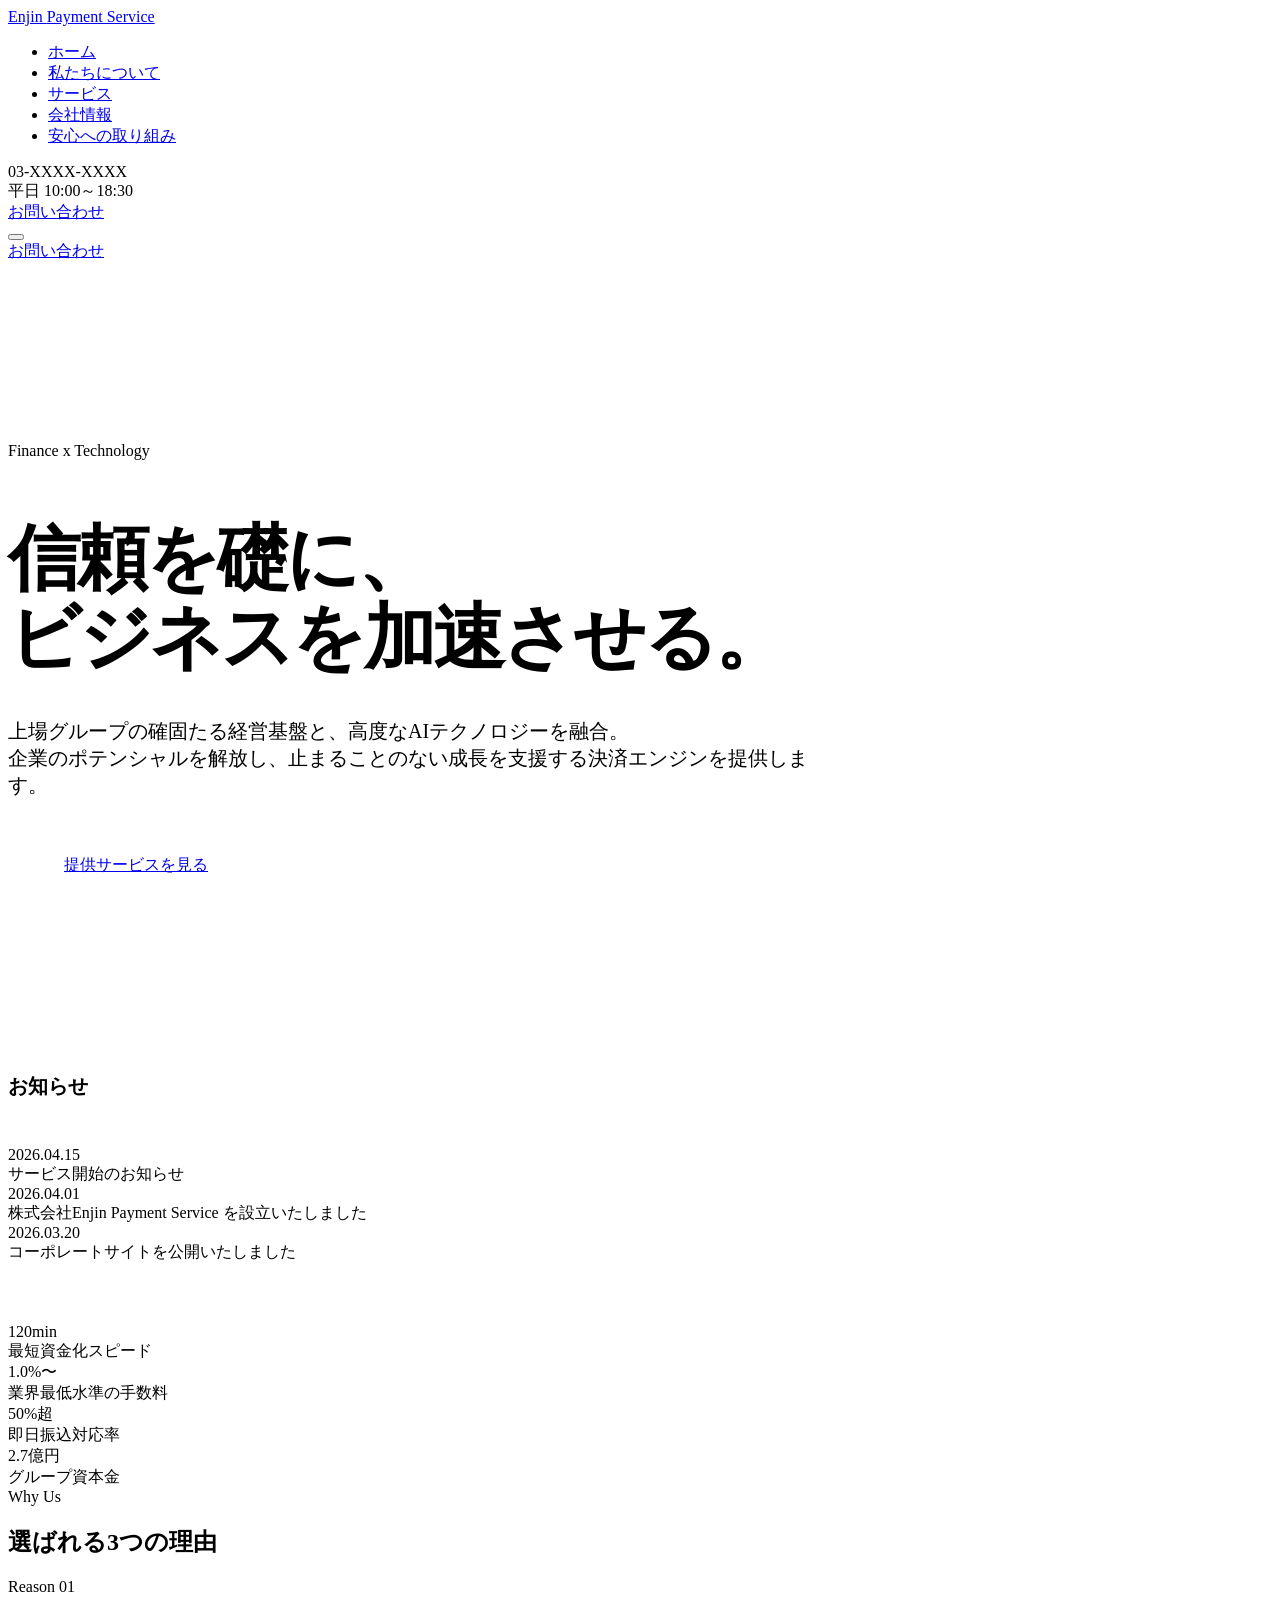
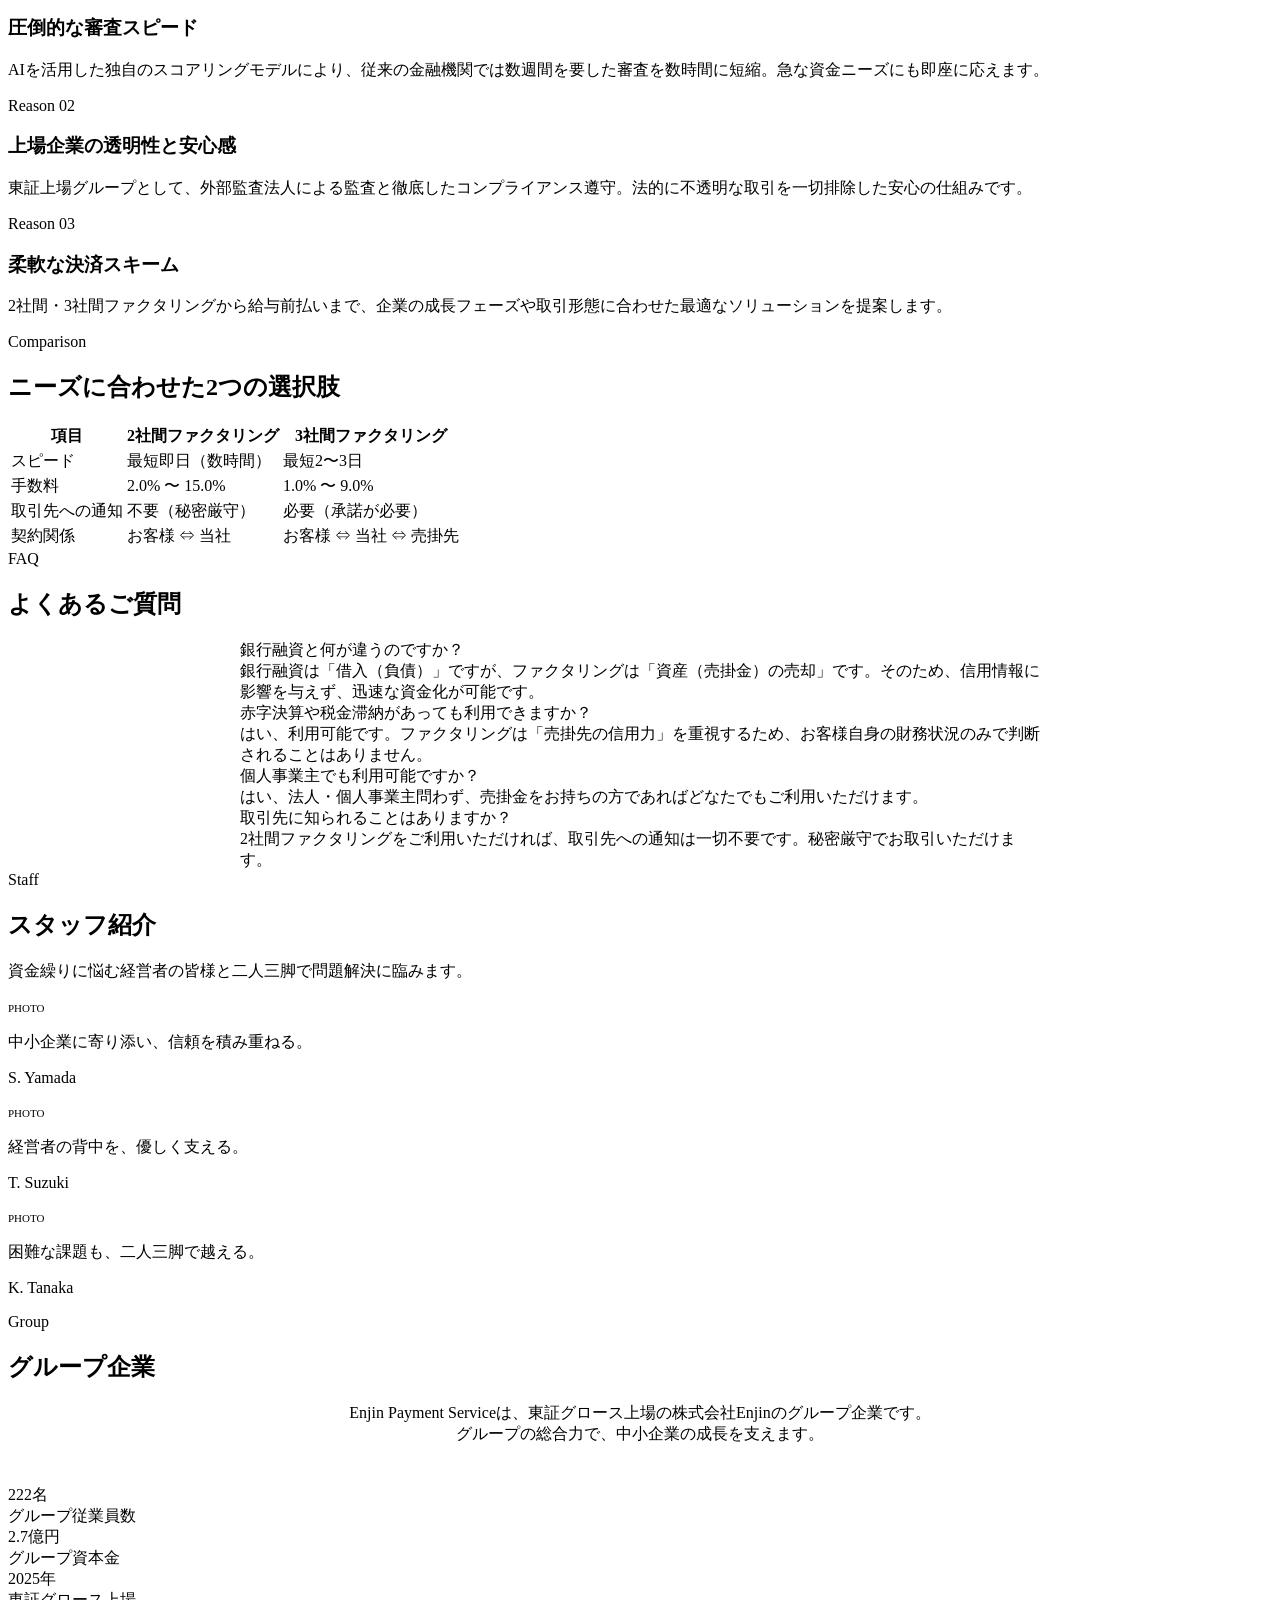
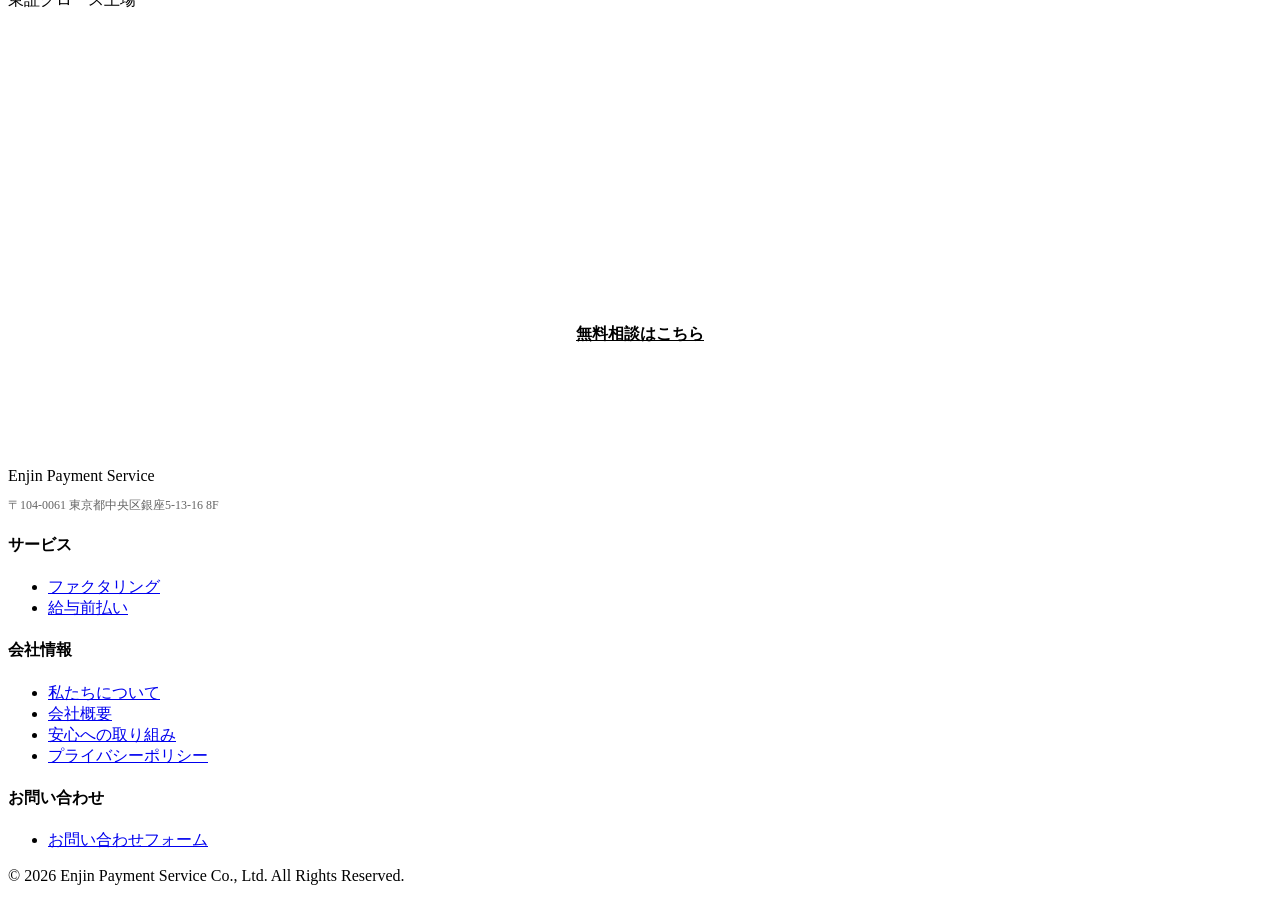
==== index.html @ 00fc1e5e "Initial commit: EPS corporate site (7 pages + CSS)" ====
<!DOCTYPE html>
<html lang="ja">
<head>
    <meta charset="UTF-8">
    <meta name="viewport" content="width=device-width, initial-scale=1.0">
    <title>株式会社Enjin Payment Service | 信頼を礎に、ビジネスを加速させる。</title>
    <meta name="description" content="上場グループの信頼と最先端テクノロジーで、企業の資金調達を支援。ファクタリング・給与前払いサービスを提供する株式会社Enjin Payment Service。">
    <link rel="stylesheet" href="style.css">
    <link rel="preconnect" href="https://fonts.googleapis.com">
    <link rel="preconnect" href="https://fonts.gstatic.com" crossorigin>
    <link href="https://fonts.googleapis.com/css2?family=Inter:wght@400;600;700;800&family=Noto+Sans+JP:wght@400;700&display=swap" rel="stylesheet">
</head>
<body>
    <header>
        <div class="container">
            <a href="index.html" class="logo">Enjin <span>Payment Service</span></a>
            <nav>
                <ul>
                    <li><a href="index.html">ホーム</a></li>
                    <li><a href="about.html">私たちについて</a></li>
                    <li><a href="services.html">サービス</a></li>
                    <li><a href="company.html">会社情報</a></li>
                    <li><a href="security.html">安心への取り組み</a></li>
                </ul>
            </nav>
            <div class="header-right">
                <div class="header-phone">
                    <div><div class="phone-num">03-XXXX-XXXX</div><div class="phone-hours">平日 10:00～18:30</div></div>
                </div>
                <a href="contact.html" class="cta-btn-nav">お問い合わせ</a>
            </div>
            <button class="hamburger" aria-label="メニュー"><span></span><span></span><span></span></button>
        </div>
    </header>
    <div class="nav-overlay"></div>

    <a href="contact.html" class="fab">
        <span>お問い合わせ</span>
    </a>

    <main>
        <!-- Hero -->
        <section class="hero-simple" style="padding: 180px 0 120px; background: #fff;">
            <div class="container reveal active">
                <span class="label">Finance x Technology</span>
                <h1 style="font-size: 72px; line-height: 1.1; margin-bottom: 40px; letter-spacing: -0.04em;">信頼を礎に、<br><span style="color:var(--primary);">ビジネスを加速させる。</span></h1>
                <p style="font-size: 20px; color: var(--text-muted); max-width: 800px; margin-bottom: 56px;">
                    上場グループの確固たる経営基盤と、高度なAIテクノロジーを融合。<br>
                    企業のポテンシャルを解放し、止まることのない成長を支援する決済エンジンを提供します。
                </p>
                <div class="hero-actions">
                    <a href="services.html" class="cta-btn-nav" style="padding: 22px 56px; font-size: 16px;">提供サービスを見る</a>
                </div>
            </div>
        </section>

        <!-- News -->
        <section style="padding: 60px 0; border-bottom: 1px solid var(--border);">
            <div class="container reveal">
                <div style="display: flex; justify-content: space-between; align-items: center; margin-bottom: 30px;">
                    <h2 style="font-size: 20px; font-weight: 700;">お知らせ</h2>
                </div>
                <div class="news-list">
                    <div class="news-item"><div class="news-date">2026.04.15</div><div class="news-title">サービス開始のお知らせ</div></div>
                    <div class="news-item"><div class="news-date">2026.04.01</div><div class="news-title">株式会社Enjin Payment Service を設立いたしました</div></div>
                    <div class="news-item"><div class="news-date">2026.03.20</div><div class="news-title">コーポレートサイトを公開いたしました</div></div>
                </div>
            </div>
        </section>

        <!-- Evidence Bar -->
        <section class="evidence-bar">
            <div class="container reveal">
                <div class="evidence-grid">
                    <div class="evidence-item">
                        <div class="num">120<span class="unit">min</span></div>
                        <div class="txt">最短資金化スピード</div>
                    </div>
                    <div class="evidence-item">
                        <div class="num">1.0<span class="unit">%〜</span></div>
                        <div class="txt">業界最低水準の手数料</div>
                    </div>
                    <div class="evidence-item">
                        <div class="num">50<span class="unit">%超</span></div>
                        <div class="txt">即日振込対応率</div>
                    </div>
                    <div class="evidence-item">
                        <div class="num">2.7<span class="unit">億円</span></div>
                        <div class="txt">グループ資本金</div>
                    </div>
                </div>
            </div>
        </section>

        <!-- 3 Reasons -->
        <section class="reasons">
            <div class="container reveal">
                <div class="section-header">
                    <span class="label">Why Us</span>
                    <h2 class="title-large">選ばれる3つの理由</h2>
                </div>
                <div class="grid-3">
                    <div class="card">
                        <span class="label">Reason 01</span>
                        <h3>圧倒的な審査スピード</h3>
                        <p>AIを活用した独自のスコアリングモデルにより、従来の金融機関では数週間を要した審査を数時間に短縮。急な資金ニーズにも即座に応えます。</p>
                    </div>
                    <div class="card">
                        <span class="label">Reason 02</span>
                        <h3>上場企業の透明性と安心感</h3>
                        <p>東証上場グループとして、外部監査法人による監査と徹底したコンプライアンス遵守。法的に不透明な取引を一切排除した安心の仕組みです。</p>
                    </div>
                    <div class="card">
                        <span class="label">Reason 03</span>
                        <h3>柔軟な決済スキーム</h3>
                        <p>2社間・3社間ファクタリングから給与前払いまで、企業の成長フェーズや取引形態に合わせた最適なソリューションを提案します。</p>
                    </div>
                </div>
            </div>
        </section>

        <!-- Comparison Table -->
        <section class="comparison" style="background: var(--bg-alt);">
            <div class="container reveal">
                <div class="section-header">
                    <span class="label">Comparison</span>
                    <h2 class="title-large">ニーズに合わせた2つの選択肢</h2>
                </div>
                <table class="comp-table">
                    <thead>
                        <tr>
                            <th>項目</th>
                            <th>2社間ファクタリング</th>
                            <th>3社間ファクタリング</th>
                        </tr>
                    </thead>
                    <tbody>
                        <tr>
                            <td>スピード</td>
                            <td class="highlight">最短即日（数時間）</td>
                            <td>最短2〜3日</td>
                        </tr>
                        <tr>
                            <td>手数料</td>
                            <td>2.0% 〜 15.0%</td>
                            <td class="highlight">1.0% 〜 9.0%</td>
                        </tr>
                        <tr>
                            <td>取引先への通知</td>
                            <td class="highlight">不要（秘密厳守）</td>
                            <td>必要（承諾が必要）</td>
                        </tr>
                        <tr>
                            <td>契約関係</td>
                            <td>お客様 ⇔ 当社</td>
                            <td>お客様 ⇔ 当社 ⇔ 売掛先</td>
                        </tr>
                    </tbody>
                </table>
            </div>
        </section>

        <!-- FAQ -->
        <section class="faq">
            <div class="container reveal">
                <div class="section-header">
                    <span class="label">FAQ</span>
                    <h2 class="title-large">よくあるご質問</h2>
                </div>
                <div class="faq-list" style="max-width: 800px; margin: 0 auto;">
                    <div class="faq-item">
                        <div class="faq-q">銀行融資と何が違うのですか？</div>
                        <div class="faq-a">銀行融資は「借入（負債）」ですが、ファクタリングは「資産（売掛金）の売却」です。そのため、信用情報に影響を与えず、迅速な資金化が可能です。</div>
                    </div>
                    <div class="faq-item">
                        <div class="faq-q">赤字決算や税金滞納があっても利用できますか？</div>
                        <div class="faq-a">はい、利用可能です。ファクタリングは「売掛先の信用力」を重視するため、お客様自身の財務状況のみで判断されることはありません。</div>
                    </div>
                    <div class="faq-item">
                        <div class="faq-q">個人事業主でも利用可能ですか？</div>
                        <div class="faq-a">はい、法人・個人事業主問わず、売掛金をお持ちの方であればどなたでもご利用いただけます。</div>
                    </div>
                    <div class="faq-item">
                        <div class="faq-q">取引先に知られることはありますか？</div>
                        <div class="faq-a">2社間ファクタリングをご利用いただければ、取引先への通知は一切不要です。秘密厳守でお取引いただけます。</div>
                    </div>
                </div>
            </div>
        </section>

        <!-- Staff -->
        <section>
            <div class="container reveal">
                <div class="section-header">
                    <span class="label">Staff</span>
                    <h2 class="title-large">スタッフ紹介</h2>
                    <p style="margin-top: 20px; color: var(--text-muted);">資金繰りに悩む経営者の皆様と二人三脚で問題解決に臨みます。</p>
                </div>
                <div class="staff-grid">
                    <div class="staff-card"><div class="staff-photo"><span style="color:var(--text-muted);font-size:11px;">PHOTO</span></div><p class="staff-quote">中小企業に寄り添い、信頼を積み重ねる。</p><p class="staff-name">S. Yamada</p></div>
                    <div class="staff-card"><div class="staff-photo"><span style="color:var(--text-muted);font-size:11px;">PHOTO</span></div><p class="staff-quote">経営者の背中を、優しく支える。</p><p class="staff-name">T. Suzuki</p></div>
                    <div class="staff-card"><div class="staff-photo"><span style="color:var(--text-muted);font-size:11px;">PHOTO</span></div><p class="staff-quote">困難な課題も、二人三脚で越える。</p><p class="staff-name">K. Tanaka</p></div>
                </div>
            </div>
        </section>

        <!-- Group Enterprise -->
        <section style="background: var(--bg-alt);">
            <div class="container reveal">
                <div class="section-header">
                    <span class="label">Group</span>
                    <h2 class="title-large">グループ企業</h2>
                </div>
                <p style="text-align: center; margin-bottom: 40px; color: var(--text-muted);">Enjin Payment Serviceは、東証グロース上場の株式会社Enjinのグループ企業です。<br>グループの総合力で、中小企業の成長を支えます。</p>
                <div class="group-bar">
                    <div class="group-stat"><div class="num">222<span style="font-size:16px;">名</span></div><div class="txt">グループ従業員数</div></div>
                    <div class="group-stat"><div class="num">2.7<span style="font-size:16px;">億円</span></div><div class="txt">グループ資本金</div></div>
                    <div class="group-stat"><div class="num">2025<span style="font-size:16px;">年</span></div><div class="txt">東証グロース上場</div></div>
                </div>
            </div>
        </section>

        <!-- CTA -->
        <section style="background: var(--primary); padding: 100px 0; text-align: center;">
            <div class="container reveal">
                <h2 style="font-size: 36px; font-weight: 700; color: #fff; margin-bottom: 20px; letter-spacing: -0.02em;">まずはお気軽にご相談ください</h2>
                <p style="color: rgba(255,255,255,0.7); font-size: 16px; margin-bottom: 50px;">お電話でのご相談、Webフォームからのお問い合わせ、<br>どちらも専任の担当者が丁寧に対応いたします。</p>
                <a href="contact.html" style="display: inline-block; background: #fff; color: var(--primary); padding: 22px 64px; border-radius: 4px; font-weight: 700; font-size: 16px; transition: 0.3s;">無料相談はこちら</a>
            </div>
        </section>
    </main>

    <footer>
        <div class="container">
            <div class="footer-grid">
                <div>
                    <div class="footer-logo">Enjin <span>Payment Service</span></div>
                    <p style="font-size: 12px; opacity: 0.6;">〒104-0061 東京都中央区銀座5-13-16 8F</p>
                </div>
                <div class="footer-links">
                    <h4>サービス</h4>
                    <ul>
                        <li><a href="services.html">ファクタリング</a></li>
                        <li><a href="services.html#salary">給与前払い</a></li>
                    </ul>
                </div>
                <div class="footer-links">
                    <h4>会社情報</h4>
                    <ul>
                        <li><a href="about.html">私たちについて</a></li>
                        <li><a href="company.html">会社概要</a></li>
                        <li><a href="security.html">安心への取り組み</a></li>
                        <li><a href="privacy.html">プライバシーポリシー</a></li>
                    </ul>
                </div>
                <div class="footer-links">
                    <h4>お問い合わせ</h4>
                    <ul>
                        <li><a href="contact.html">お問い合わせフォーム</a></li>
                    </ul>
                </div>
            </div>
            <div class="footer-bottom">
                <p>&copy; 2026 Enjin Payment Service Co., Ltd. All Rights Reserved.</p>
            </div>
        </div>
    </footer>

    <script>
        const observer = new IntersectionObserver((entries) => {
            entries.forEach(entry => {
                if (entry.isIntersecting) {
                    entry.target.classList.add('active');
                    observer.unobserve(entry.target);
                }
            });
        }, { threshold: 0.1 });
        document.querySelectorAll('.reveal').forEach(el => observer.observe(el));

        document.querySelectorAll('.faq-q').forEach(q => {
            q.addEventListener('click', () => {
                q.parentElement.classList.toggle('active');
            });
        });

        // Hamburger Menu
        const hamburger = document.querySelector('.hamburger');
        const nav = document.querySelector('nav');
        const overlay = document.querySelector('.nav-overlay');
        if (hamburger) {
            hamburger.addEventListener('click', () => {
                hamburger.classList.toggle('active');
                nav.classList.toggle('open');
                overlay.classList.toggle('active');
                document.body.style.overflow = nav.classList.contains('open') ? 'hidden' : '';
            });
            overlay.addEventListener('click', () => {
                hamburger.classList.remove('active');
                nav.classList.remove('open');
                overlay.classList.remove('active');
                document.body.style.overflow = '';
            });
        }
    </script>
</body>
</html>
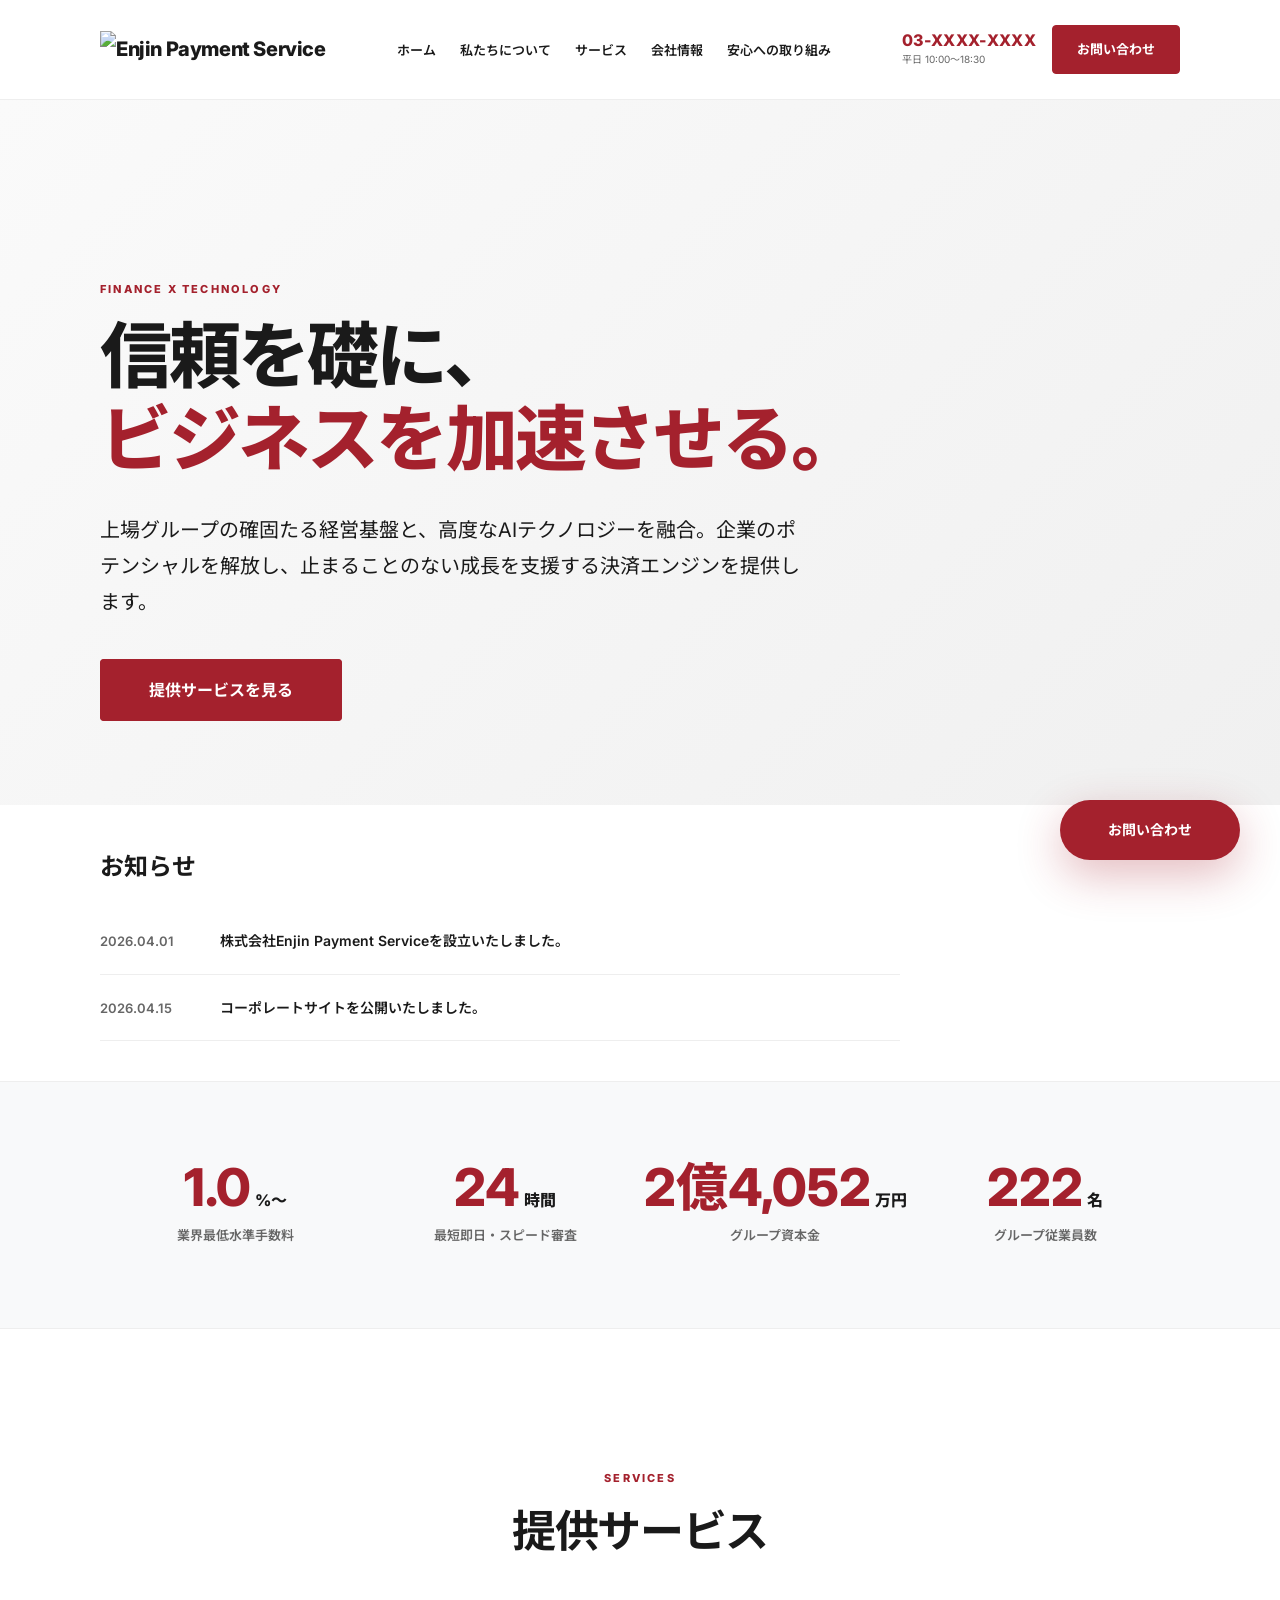
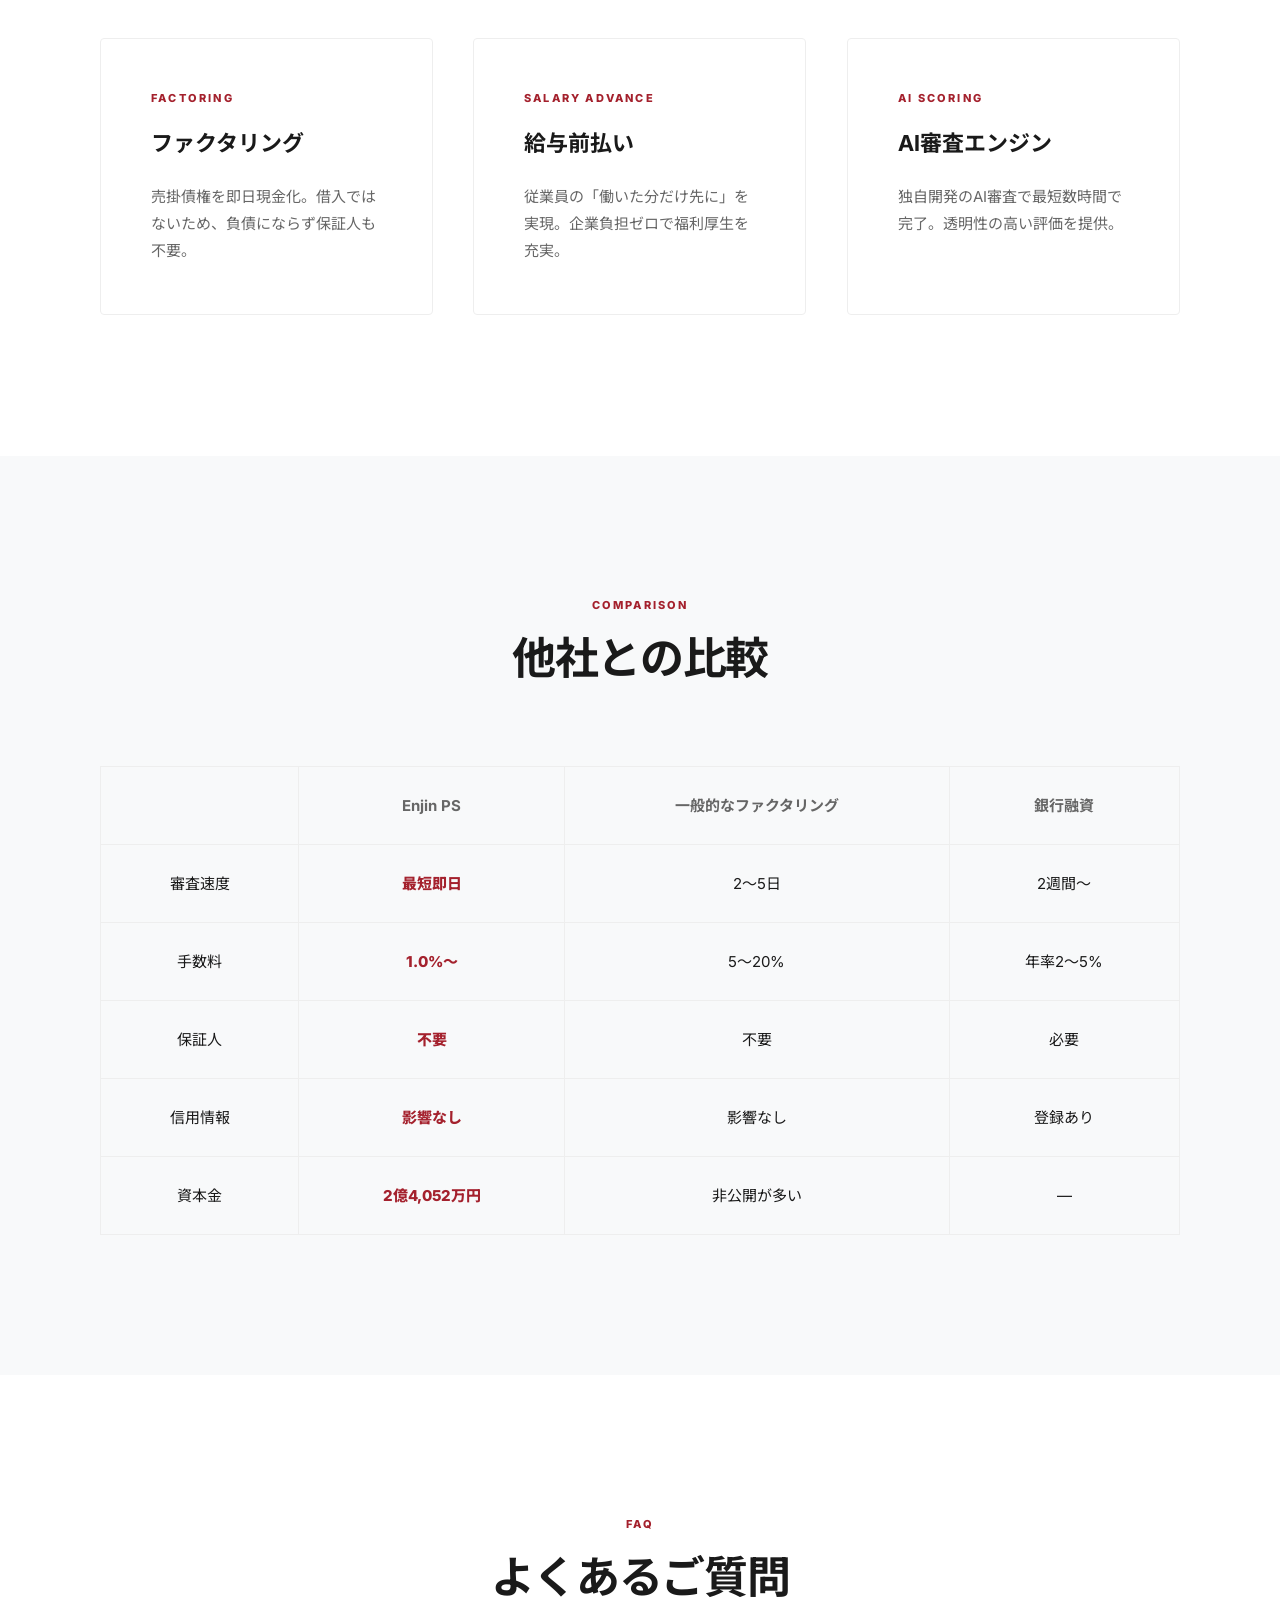
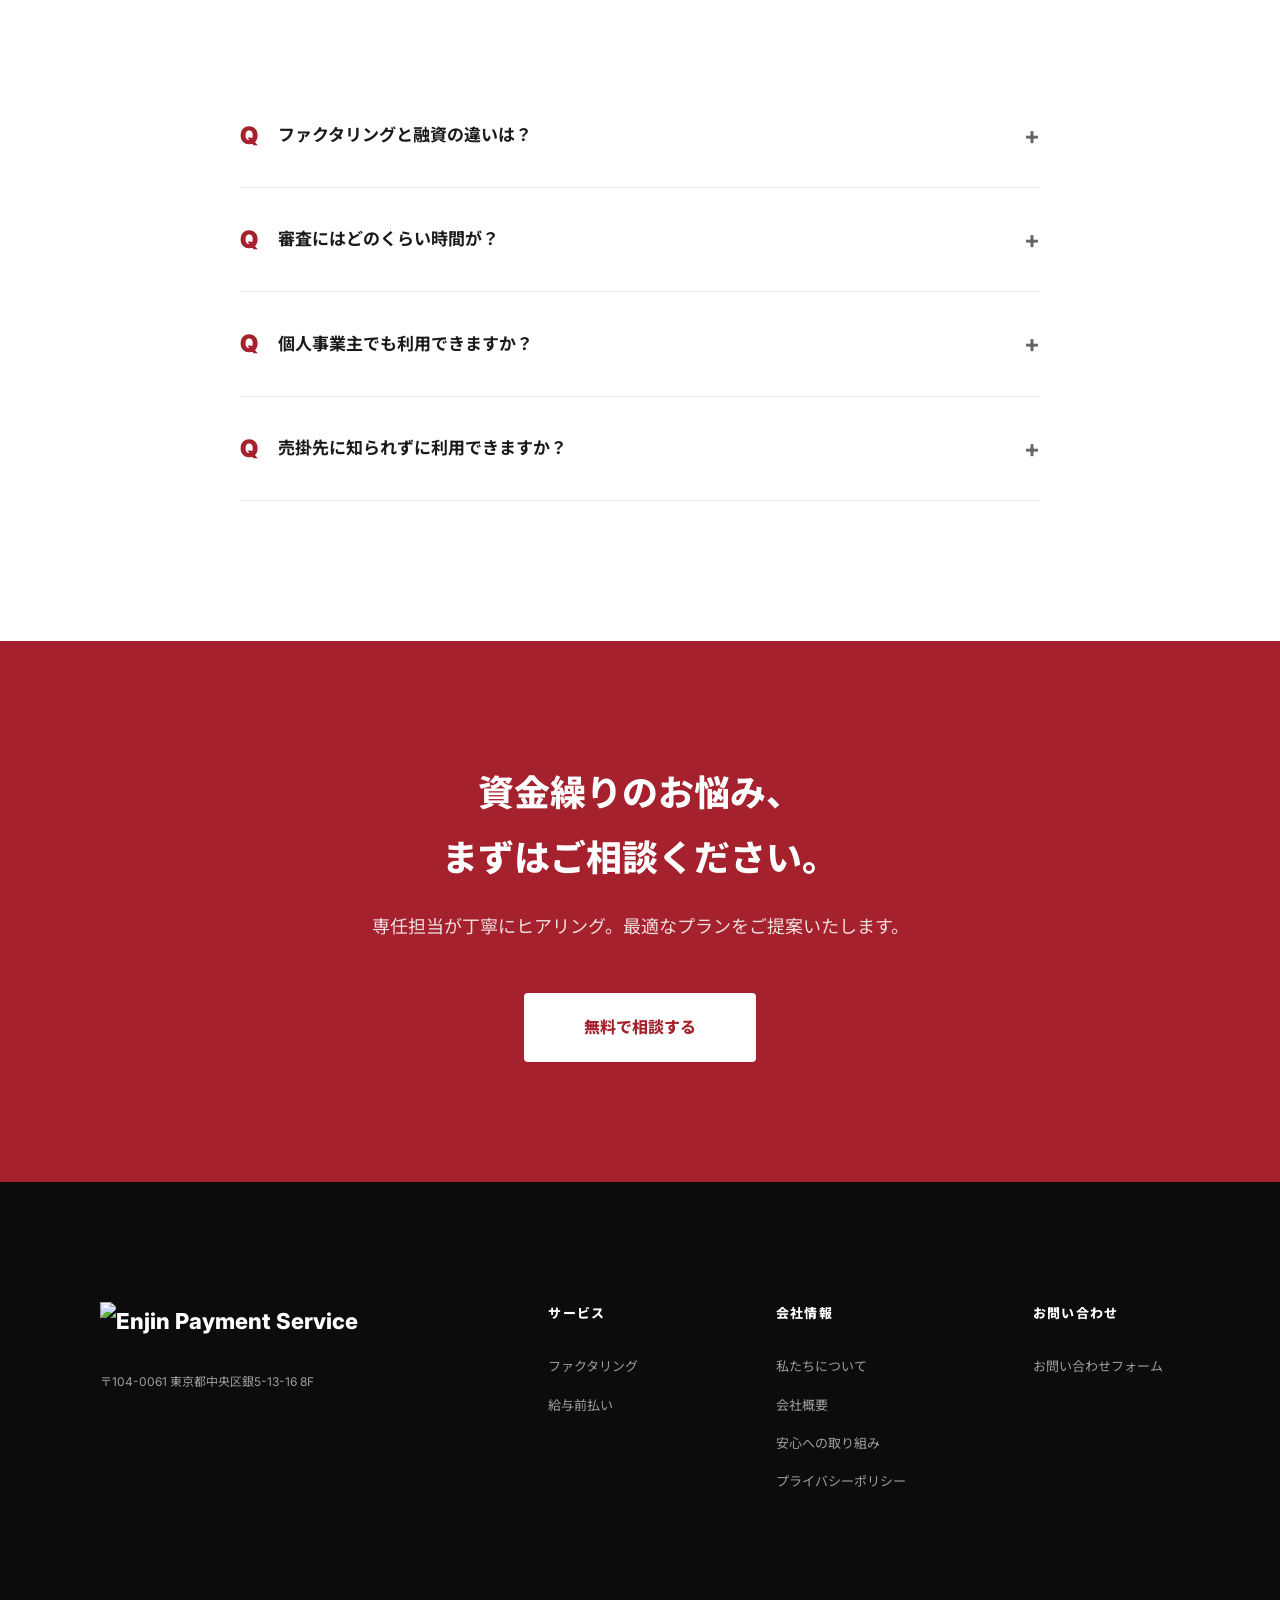
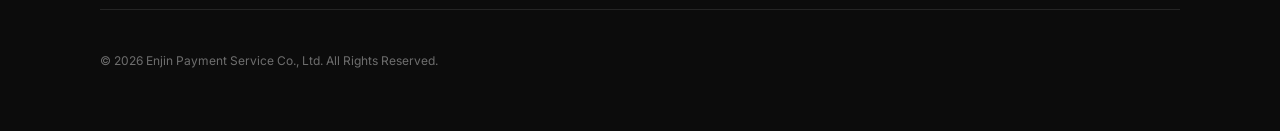
==== commit d99e68c7: "Push refactored index, contact, security HTML" ====
--- a/index.html
+++ b/index.html
@@ -1,306 +1 @@
-<!DOCTYPE html>
-<html lang="ja">
-<head>
-    <meta charset="UTF-8">
-    <meta name="viewport" content="width=device-width, initial-scale=1.0">
-    <title>株式会社Enjin Payment Service | 信頼を礎に、ビジネスを加速させる。</title>
-    <meta name="description" content="上場グループの信頼と最先端テクノロジーで、企業の資金調達を支援。ファクタリング・給与前払いサービスを提供する株式会社Enjin Payment Service。">
-    <link rel="stylesheet" href="style.css">
-    <link rel="preconnect" href="https://fonts.googleapis.com">
-    <link rel="preconnect" href="https://fonts.gstatic.com" crossorigin>
-    <link href="https://fonts.googleapis.com/css2?family=Inter:wght@400;600;700;800&family=Noto+Sans+JP:wght@400;700&display=swap" rel="stylesheet">
-</head>
-<body>
-    <header>
-        <div class="container">
-            <a href="index.html" class="logo">Enjin <span>Payment Service</span></a>
-            <nav>
-                <ul>
-                    <li><a href="index.html">ホーム</a></li>
-                    <li><a href="about.html">私たちについて</a></li>
-                    <li><a href="services.html">サービス</a></li>
-                    <li><a href="company.html">会社情報</a></li>
-                    <li><a href="security.html">安心への取り組み</a></li>
-                </ul>
-            </nav>
-            <div class="header-right">
-                <div class="header-phone">
-                    <div><div class="phone-num">03-XXXX-XXXX</div><div class="phone-hours">平日 10:00～18:30</div></div>
-                </div>
-                <a href="contact.html" class="cta-btn-nav">お問い合わせ</a>
-            </div>
-            <button class="hamburger" aria-label="メニュー"><span></span><span></span><span></span></button>
-        </div>
-    </header>
-    <div class="nav-overlay"></div>
-
-    <a href="contact.html" class="fab">
-        <span>お問い合わせ</span>
-    </a>
-
-    <main>
-        <!-- Hero -->
-        <section class="hero-simple" style="padding: 180px 0 120px; background: #fff;">
-            <div class="container reveal active">
-                <span class="label">Finance x Technology</span>
-                <h1 style="font-size: 72px; line-height: 1.1; margin-bottom: 40px; letter-spacing: -0.04em;">信頼を礎に、<br><span style="color:var(--primary);">ビジネスを加速させる。</span></h1>
-                <p style="font-size: 20px; color: var(--text-muted); max-width: 800px; margin-bottom: 56px;">
-                    上場グループの確固たる経営基盤と、高度なAIテクノロジーを融合。<br>
-                    企業のポテンシャルを解放し、止まることのない成長を支援する決済エンジンを提供します。
-                </p>
-                <div class="hero-actions">
-                    <a href="services.html" class="cta-btn-nav" style="padding: 22px 56px; font-size: 16px;">提供サービスを見る</a>
-                </div>
-            </div>
-        </section>
-
-        <!-- News -->
-        <section style="padding: 60px 0; border-bottom: 1px solid var(--border);">
-            <div class="container reveal">
-                <div style="display: flex; justify-content: space-between; align-items: center; margin-bottom: 30px;">
-                    <h2 style="font-size: 20px; font-weight: 700;">お知らせ</h2>
-                </div>
-                <div class="news-list">
-                    <div class="news-item"><div class="news-date">2026.04.15</div><div class="news-title">サービス開始のお知らせ</div></div>
-                    <div class="news-item"><div class="news-date">2026.04.01</div><div class="news-title">株式会社Enjin Payment Service を設立いたしました</div></div>
-                    <div class="news-item"><div class="news-date">2026.03.20</div><div class="news-title">コーポレートサイトを公開いたしました</div></div>
-                </div>
-            </div>
-        </section>
-
-        <!-- Evidence Bar -->
-        <section class="evidence-bar">
-            <div class="container reveal">
-                <div class="evidence-grid">
-                    <div class="evidence-item">
-                        <div class="num">120<span class="unit">min</span></div>
-                        <div class="txt">最短資金化スピード</div>
-                    </div>
-                    <div class="evidence-item">
-                        <div class="num">1.0<span class="unit">%〜</span></div>
-                        <div class="txt">業界最低水準の手数料</div>
-                    </div>
-                    <div class="evidence-item">
-                        <div class="num">50<span class="unit">%超</span></div>
-                        <div class="txt">即日振込対応率</div>
-                    </div>
-                    <div class="evidence-item">
-                        <div class="num">2.7<span class="unit">億円</span></div>
-                        <div class="txt">グループ資本金</div>
-                    </div>
-                </div>
-            </div>
-        </section>
-
-        <!-- 3 Reasons -->
-        <section class="reasons">
-            <div class="container reveal">
-                <div class="section-header">
-                    <span class="label">Why Us</span>
-                    <h2 class="title-large">選ばれる3つの理由</h2>
-                </div>
-                <div class="grid-3">
-                    <div class="card">
-                        <span class="label">Reason 01</span>
-                        <h3>圧倒的な審査スピード</h3>
-                        <p>AIを活用した独自のスコアリングモデルにより、従来の金融機関では数週間を要した審査を数時間に短縮。急な資金ニーズにも即座に応えます。</p>
-                    </div>
-                    <div class="card">
-                        <span class="label">Reason 02</span>
-                        <h3>上場企業の透明性と安心感</h3>
-                        <p>東証上場グループとして、外部監査法人による監査と徹底したコンプライアンス遵守。法的に不透明な取引を一切排除した安心の仕組みです。</p>
-                    </div>
-                    <div class="card">
-                        <span class="label">Reason 03</span>
-                        <h3>柔軟な決済スキーム</h3>
-                        <p>2社間・3社間ファクタリングから給与前払いまで、企業の成長フェーズや取引形態に合わせた最適なソリューションを提案します。</p>
-                    </div>
-                </div>
-            </div>
-        </section>
-
-        <!-- Comparison Table -->
-        <section class="comparison" style="background: var(--bg-alt);">
-            <div class="container reveal">
-                <div class="section-header">
-                    <span class="label">Comparison</span>
-                    <h2 class="title-large">ニーズに合わせた2つの選択肢</h2>
-                </div>
-                <table class="comp-table">
-                    <thead>
-                        <tr>
-                            <th>項目</th>
-                            <th>2社間ファクタリング</th>
-                            <th>3社間ファクタリング</th>
-                        </tr>
-                    </thead>
-                    <tbody>
-                        <tr>
-                            <td>スピード</td>
-                            <td class="highlight">最短即日（数時間）</td>
-                            <td>最短2〜3日</td>
-                        </tr>
-                        <tr>
-                            <td>手数料</td>
-                            <td>2.0% 〜 15.0%</td>
-                            <td class="highlight">1.0% 〜 9.0%</td>
-                        </tr>
-                        <tr>
-                            <td>取引先への通知</td>
-                            <td class="highlight">不要（秘密厳守）</td>
-                            <td>必要（承諾が必要）</td>
-                        </tr>
-                        <tr>
-                            <td>契約関係</td>
-                            <td>お客様 ⇔ 当社</td>
-                            <td>お客様 ⇔ 当社 ⇔ 売掛先</td>
-                        </tr>
-                    </tbody>
-                </table>
-            </div>
-        </section>
-
-        <!-- FAQ -->
-        <section class="faq">
-            <div class="container reveal">
-                <div class="section-header">
-                    <span class="label">FAQ</span>
-                    <h2 class="title-large">よくあるご質問</h2>
-                </div>
-                <div class="faq-list" style="max-width: 800px; margin: 0 auto;">
-                    <div class="faq-item">
-                        <div class="faq-q">銀行融資と何が違うのですか？</div>
-                        <div class="faq-a">銀行融資は「借入（負債）」ですが、ファクタリングは「資産（売掛金）の売却」です。そのため、信用情報に影響を与えず、迅速な資金化が可能です。</div>
-                    </div>
-                    <div class="faq-item">
-                        <div class="faq-q">赤字決算や税金滞納があっても利用できますか？</div>
-                        <div class="faq-a">はい、利用可能です。ファクタリングは「売掛先の信用力」を重視するため、お客様自身の財務状況のみで判断されることはありません。</div>
-                    </div>
-                    <div class="faq-item">
-                        <div class="faq-q">個人事業主でも利用可能ですか？</div>
-                        <div class="faq-a">はい、法人・個人事業主問わず、売掛金をお持ちの方であればどなたでもご利用いただけます。</div>
-                    </div>
-                    <div class="faq-item">
-                        <div class="faq-q">取引先に知られることはありますか？</div>
-                        <div class="faq-a">2社間ファクタリングをご利用いただければ、取引先への通知は一切不要です。秘密厳守でお取引いただけます。</div>
-                    </div>
-                </div>
-            </div>
-        </section>
-
-        <!-- Staff -->
-        <section>
-            <div class="container reveal">
-                <div class="section-header">
-                    <span class="label">Staff</span>
-                    <h2 class="title-large">スタッフ紹介</h2>
-                    <p style="margin-top: 20px; color: var(--text-muted);">資金繰りに悩む経営者の皆様と二人三脚で問題解決に臨みます。</p>
-                </div>
-                <div class="staff-grid">
-                    <div class="staff-card"><div class="staff-photo"><span style="color:var(--text-muted);font-size:11px;">PHOTO</span></div><p class="staff-quote">中小企業に寄り添い、信頼を積み重ねる。</p><p class="staff-name">S. Yamada</p></div>
-                    <div class="staff-card"><div class="staff-photo"><span style="color:var(--text-muted);font-size:11px;">PHOTO</span></div><p class="staff-quote">経営者の背中を、優しく支える。</p><p class="staff-name">T. Suzuki</p></div>
-                    <div class="staff-card"><div class="staff-photo"><span style="color:var(--text-muted);font-size:11px;">PHOTO</span></div><p class="staff-quote">困難な課題も、二人三脚で越える。</p><p class="staff-name">K. Tanaka</p></div>
-                </div>
-            </div>
-        </section>
-
-        <!-- Group Enterprise -->
-        <section style="background: var(--bg-alt);">
-            <div class="container reveal">
-                <div class="section-header">
-                    <span class="label">Group</span>
-                    <h2 class="title-large">グループ企業</h2>
-                </div>
-                <p style="text-align: center; margin-bottom: 40px; color: var(--text-muted);">Enjin Payment Serviceは、東証グロース上場の株式会社Enjinのグループ企業です。<br>グループの総合力で、中小企業の成長を支えます。</p>
-                <div class="group-bar">
-                    <div class="group-stat"><div class="num">222<span style="font-size:16px;">名</span></div><div class="txt">グループ従業員数</div></div>
-                    <div class="group-stat"><div class="num">2.7<span style="font-size:16px;">億円</span></div><div class="txt">グループ資本金</div></div>
-                    <div class="group-stat"><div class="num">2025<span style="font-size:16px;">年</span></div><div class="txt">東証グロース上場</div></div>
-                </div>
-            </div>
-        </section>
-
-        <!-- CTA -->
-        <section style="background: var(--primary); padding: 100px 0; text-align: center;">
-            <div class="container reveal">
-                <h2 style="font-size: 36px; font-weight: 700; color: #fff; margin-bottom: 20px; letter-spacing: -0.02em;">まずはお気軽にご相談ください</h2>
-                <p style="color: rgba(255,255,255,0.7); font-size: 16px; margin-bottom: 50px;">お電話でのご相談、Webフォームからのお問い合わせ、<br>どちらも専任の担当者が丁寧に対応いたします。</p>
-                <a href="contact.html" style="display: inline-block; background: #fff; color: var(--primary); padding: 22px 64px; border-radius: 4px; font-weight: 700; font-size: 16px; transition: 0.3s;">無料相談はこちら</a>
-            </div>
-        </section>
-    </main>
-
-    <footer>
-        <div class="container">
-            <div class="footer-grid">
-                <div>
-                    <div class="footer-logo">Enjin <span>Payment Service</span></div>
-                    <p style="font-size: 12px; opacity: 0.6;">〒104-0061 東京都中央区銀座5-13-16 8F</p>
-                </div>
-                <div class="footer-links">
-                    <h4>サービス</h4>
-                    <ul>
-                        <li><a href="services.html">ファクタリング</a></li>
-                        <li><a href="services.html#salary">給与前払い</a></li>
-                    </ul>
-                </div>
-                <div class="footer-links">
-                    <h4>会社情報</h4>
-                    <ul>
-                        <li><a href="about.html">私たちについて</a></li>
-                        <li><a href="company.html">会社概要</a></li>
-                        <li><a href="security.html">安心への取り組み</a></li>
-                        <li><a href="privacy.html">プライバシーポリシー</a></li>
-                    </ul>
-                </div>
-                <div class="footer-links">
-                    <h4>お問い合わせ</h4>
-                    <ul>
-                        <li><a href="contact.html">お問い合わせフォーム</a></li>
-                    </ul>
-                </div>
-            </div>
-            <div class="footer-bottom">
-                <p>&copy; 2026 Enjin Payment Service Co., Ltd. All Rights Reserved.</p>
-            </div>
-        </div>
-    </footer>
-
-    <script>
-        const observer = new IntersectionObserver((entries) => {
-            entries.forEach(entry => {
-                if (entry.isIntersecting) {
-                    entry.target.classList.add('active');
-                    observer.unobserve(entry.target);
-                }
-            });
-        }, { threshold: 0.1 });
-        document.querySelectorAll('.reveal').forEach(el => observer.observe(el));
-
-        document.querySelectorAll('.faq-q').forEach(q => {
-            q.addEventListener('click', () => {
-                q.parentElement.classList.toggle('active');
-            });
-        });
-
-        // Hamburger Menu
-        const hamburger = document.querySelector('.hamburger');
-        const nav = document.querySelector('nav');
-        const overlay = document.querySelector('.nav-overlay');
-        if (hamburger) {
-            hamburger.addEventListener('click', () => {
-                hamburger.classList.toggle('active');
-                nav.classList.toggle('open');
-                overlay.classList.toggle('active');
-                document.body.style.overflow = nav.classList.contains('open') ? 'hidden' : '';
-            });
-            overlay.addEventListener('click', () => {
-                hamburger.classList.remove('active');
-                nav.classList.remove('open');
-                overlay.classList.remove('active');
-                document.body.style.overflow = '';
-            });
-        }
-    </script>
-</body>
-</html>+<!DOCTYPE html><html lang="ja"><head><meta charset="UTF-8"><meta name="viewport" content="width=device-width,initial-scale=1.0"><title>株式会社Enjin Payment Service | 信頼を礎に、ビジネスを加速させる。</title><meta name="description" content="東証グロース上場グループのEnjin Payment Serviceが提供するファクタリング・給与前払いサービス。"><link rel="stylesheet" href="style.css"><link rel="preconnect" href="https://fonts.googleapis.com"><link rel="preconnect" href="https://fonts.gstatic.com" crossorigin><link href="https://fonts.googleapis.com/css2?family=Inter:wght@400;600;700;800&family=Noto+Sans+JP:wght@400;700&display=swap" rel="stylesheet"></head><body><div id="site-header"></div><div id="site-fab"></div><main><section class="hero-simple" style="padding:180px 0 100px;background:linear-gradient(135deg,#fafafa 0%,#f0f0f0 100%);"><div class="container reveal active"><span class="label">Finance x Technology</span><h1 style="font-size:72px;font-weight:800;letter-spacing:-0.04em;line-height:1.15;margin-bottom:32px;">信頼を礎に、<br><span style="color:var(--primary);">ビジネスを加速させる。</span></h1><p style="font-size:20px;margin-bottom:56px;max-width:700px;">上場グループの確固たる経営基盤と、高度なAIテクノロジーを融合。企業のポテンシャルを解放し、止まることのない成長を支援する決済エンジンを提供します。</p><div class="hero-actions"><a href="services.html" class="cta-btn-nav" style="padding:20px 48px;font-size:16px;">提供サービスを見る</a></div></div></section><section style="padding:40px 0;"><div class="container"><h2 style="font-size:24px;font-weight:700;margin-bottom:20px;">お知らせ</h2><div class="news-list"><div class="news-item"><span class="news-date">2026.04.01</span><div class="news-title"><a href="#">株式会社Enjin Payment Serviceを設立いたしました。</a></div></div><div class="news-item"><span class="news-date">2026.04.15</span><div class="news-title"><a href="#">コーポレートサイトを公開いたしました。</a></div></div></div></div></section><div class="evidence-bar"><div class="container"><div class="evidence-grid"><div class="evidence-item reveal"><div class="num">1.0<span class="unit">%～</span></div><div class="txt">業界最低水準手数料</div></div><div class="evidence-item reveal"><div class="num">24<span class="unit">時間</span></div><div class="txt">最短即日・スピード審査</div></div><div class="evidence-item reveal"><div class="num">2億4,052<span class="unit">万円</span></div><div class="txt">グループ資本金</div></div><div class="evidence-item reveal"><div class="num">222<span class="unit">名</span></div><div class="txt">グループ従業員数</div></div></div></div></div><section><div class="container"><div class="section-header reveal"><span class="label">Services</span><h2 class="title-large">提供サービス</h2></div><div class="grid-3"><div class="card reveal"><span class="label">Factoring</span><h3>ファクタリング</h3><p>売掛債権を即日現金化。借入ではないため、負債にならず保証人も不要。</p></div><div class="card reveal"><span class="label">Salary Advance</span><h3>給与前払い</h3><p>従業員の「働いた分だけ先に」を実現。企業負担ゼロで福利厚生を充実。</p></div><div class="card reveal"><span class="label">AI Scoring</span><h3>AI審査エンジン</h3><p>独自開発のAI審査で最短数時間で完了。透明性の高い評価を提供。</p></div></div></div></section><section style="background:var(--bg-alt);"><div class="container"><div class="section-header reveal"><span class="label">Comparison</span><h2 class="title-large">他社との比較</h2></div><table class="comp-table reveal"><tr><th></th><th class="highlight">Enjin PS</th><th>一般的なファクタリング</th><th>銀行融資</th></tr><tr><td>審査速度</td><td class="highlight">最短即日</td><td>2～5日</td><td>2週間～</td></tr><tr><td>手数料</td><td class="highlight">1.0%～</td><td>5～20%</td><td>年率2～5%</td></tr><tr><td>保証人</td><td class="highlight">不要</td><td>不要</td><td>必要</td></tr><tr><td>信用情報</td><td class="highlight">影響なし</td><td>影響なし</td><td>登録あり</td></tr><tr><td>資本金</td><td class="highlight">2億4,052万円</td><td>非公開が多い</td><td>—</td></tr></table></div></section><section><div class="container"><div class="section-header reveal"><span class="label">FAQ</span><h2 class="title-large">よくあるご質問</h2></div><div class="faq-list reveal" style="max-width:800px;margin:0 auto;"><div class="faq-item"><div class="faq-q">ファクタリングと融資の違いは？</div><div class="faq-a">売掛債権の「売却」であり借入ではありません。負債にならず保証人も不要です。</div></div><div class="faq-item"><div class="faq-q">審査にはどのくらい時間が？</div><div class="faq-a">AI審査で最短即日。通常数時間以内に結果をお伝えします。</div></div><div class="faq-item"><div class="faq-q">個人事業主でも利用できますか？</div><div class="faq-a">はい。売掛債権をお持ちであれば対応いたします。</div></div><div class="faq-item"><div class="faq-q">売掛先に知られずに利用できますか？</div><div class="faq-a">2社間ファクタリングなら売掛先への通知なくご利用いただけます。</div></div></div></div></section><section style="background:var(--primary);color:#fff;padding:120px 0;text-align:center;"><div class="container reveal"><h2 style="font-size:36px;font-weight:800;margin-bottom:20px;">資金繰りのお悩み、<br>まずはご相談ください。</h2><p style="font-size:18px;opacity:0.85;margin-bottom:50px;">専任担当が丁寧にヒアリング。最適なプランをご提案いたします。</p><a href="contact.html" style="display:inline-block;background:#fff;color:var(--primary);padding:20px 60px;font-weight:800;font-size:16px;border-radius:4px;">無料で相談する</a></div></section></main><div id="site-footer"></div><script src="components.js"></script></body></html>
--- a/style.css
+++ b/style.css
@@ -0,0 +1,370 @@
+:root {
+    --primary: #a4212d;
+    --primary-dark: #801a23;
+    --bg: #ffffff;
+    --bg-alt: #f8f9fa;
+    --text: #1a1a1a;
+    --text-muted: #666666;
+    --border: #eeeeee;
+    --container: 1140px;
+    --font-main: 'Inter', 'Noto Sans JP', sans-serif;
+    --shadow: 0 10px 40px rgba(0,0,0,0.06);
+}
+
+* { margin: 0; padding: 0; box-sizing: border-box; }
+html { scroll-behavior: smooth; }
+body { font-family: var(--font-main); color: var(--text); line-height: 1.8; background: var(--bg); -webkit-font-smoothing: antialiased; overflow-x: hidden; }
+a { color: inherit; text-decoration: none; transition: 0.3s; }
+ul { list-style: none; }
+
+.container { max-width: var(--container); margin: 0 auto; padding: 0 30px; }
+
+/* ================================================
+   Header & Nav (Consistent across ALL pages)
+   ================================================ */
+header { height: 100px; display: flex; align-items: center; border-bottom: 1px solid var(--border); position: sticky; top: 0; background: rgba(255,255,255,0.98); z-index: 2600; }
+header .container { display: flex; justify-content: space-between; align-items: center; width: 100%; }
+.logo { font-size: 20px; font-weight: 800; letter-spacing: -0.02em; display: flex; align-items: center; transition: opacity 0.3s; }
+.logo:hover { opacity: 0.7; }
+.logo span { color: var(--primary); margin-left: 4px; }
+
+
+nav ul { display: flex; gap: 24px; align-items: center; }
+nav a { font-size: 13px; font-weight: 600; color: var(--text); position: relative; white-space: nowrap; }
+nav a::after { content: ''; position: absolute; bottom: -5px; left: 0; width: 0; height: 2px; background: var(--primary); transition: 0.3s; }
+nav a:hover::after { width: 100%; }
+.header-right { display: flex; align-items: center; gap: 16px; flex-shrink: 0; }
+.cta-btn-nav { background: var(--primary); color: #fff !important; padding: 12px 24px; border-radius: 4px; font-size: 13px; font-weight: 700; border: 1px solid var(--primary); transition: 0.3s; white-space: nowrap; }
+.cta-btn-nav:hover { background: #fff; color: var(--primary) !important; }
+.cta-btn-nav::after { display: none; }
+
+
+/* ================================================
+   Floating Contact Button (FAB)
+   ================================================ */
+.fab { position: fixed; bottom: 40px; right: 40px; width: 180px; height: 60px; background: var(--primary); color: #fff; display: flex; align-items: center; justify-content: center; border-radius: 30px; font-weight: 700; font-size: 14px; box-shadow: 0 15px 45px rgba(164, 33, 45, 0.3); z-index: 3000; transition: 0.4s cubic-bezier(0.165, 0.84, 0.44, 1); will-change: transform; }
+.fab:hover { transform: translateY(-5px) scale(1.05); background: var(--primary-dark); }
+
+/* ================================================
+   Scroll Reveal Animation
+   ================================================ */
+.reveal { opacity: 0; transform: translateY(20px); transition: opacity 0.8s ease, transform 0.8s cubic-bezier(0.215, 0.61, 0.355, 1); will-change: opacity, transform; }
+.reveal.active { opacity: 1; transform: translateY(0); }
+
+/* ================================================
+   Common Section Styles
+   ================================================ */
+section { padding: 140px 0; }
+.section-header { margin-bottom: 80px; text-align: center; }
+.label { font-size: 11px; font-weight: 800; color: var(--primary); letter-spacing: 0.2em; text-transform: uppercase; margin-bottom: 15px; display: block; }
+.title-large { font-size: 44px; font-weight: 700; letter-spacing: -0.03em; line-height: 1.25; }
+
+/* ================================================
+   Evidence Bar
+   ================================================ */
+.evidence-bar { background: var(--bg-alt); padding: 80px 0; border-top: 1px solid var(--border); border-bottom: 1px solid var(--border); }
+.evidence-grid { display: grid; grid-template-columns: repeat(4, 1fr); text-align: center; }
+.evidence-item .num { font-size: 52px; font-weight: 800; color: var(--primary); line-height: 1; margin-bottom: 10px; }
+.evidence-item .unit { font-size: 16px; margin-left: 4px; color: var(--text); }
+.evidence-item .txt { font-size: 13px; color: var(--text-muted); font-weight: 600; }
+
+/* ================================================
+   Grid & Cards
+   ================================================ */
+.grid-2 { display: grid; grid-template-columns: 1fr 1fr; gap: 60px; }
+.grid-3 { display: grid; grid-template-columns: repeat(3, 1fr); gap: 40px; }
+.card { padding: 50px; border: 1px solid var(--border); background: #fff; transition: 0.4s; height: 100%; border-radius: 4px; will-change: transform, box-shadow; }
+.card:hover { border-color: #ddd; transform: translateY(-5px); box-shadow: var(--shadow); }
+.card h3 { font-size: 22px; margin-bottom: 20px; font-weight: 700; }
+.card p { font-size: 15px; color: var(--text-muted); line-height: 1.8; }
+
+/* ================================================
+   Comparison Table
+   ================================================ */
+.comp-table { width: 100%; border-collapse: collapse; margin-top: 60px; border: 1px solid var(--border); }
+.comp-table th, .comp-table td { padding: 25px; text-align: center; font-size: 15px; border: 1px solid var(--border); }
+.comp-table th { background: var(--bg-alt); font-weight: 700; color: var(--text-muted); }
+.highlight { color: var(--primary); font-weight: 800; }
+
+/* ================================================
+   FAQ Accordion
+   ================================================ */
+.faq-item { border-bottom: 1px solid var(--border); overflow: hidden; }
+.faq-q { padding: 30px 0; font-weight: 700; font-size: 17px; display: flex; gap: 20px; align-items: center; cursor: pointer; transition: color 0.3s; user-select: none; }
+.faq-q:hover { color: var(--primary); }
+.faq-q::before { content: 'Q'; color: var(--primary); font-size: 24px; font-weight: 900; flex-shrink: 0; }
+.faq-q::after { content: '+'; margin-left: auto; font-size: 24px; color: var(--text-muted); transition: transform 0.3s; flex-shrink: 0; }
+.faq-item.active .faq-q::after { transform: rotate(45deg); }
+.faq-a { max-height: 0; padding: 0 0 0 44px; transition: max-height 0.4s cubic-bezier(0.4, 0, 0.2, 1), opacity 0.4s, padding 0.4s; opacity: 0; font-size: 15px; color: var(--text-muted); line-height: 1.8; }
+.faq-item.active .faq-a { max-height: 500px; padding: 10px 0 40px 44px; opacity: 1; }
+
+/* ================================================
+   Contact Form
+   ================================================ */
+.form-group { margin-bottom: 30px; }
+.form-group label { display: block; font-size: 13px; font-weight: 700; margin-bottom: 10px; color: var(--text); }
+.form-control { width: 100%; padding: 16px; border: 1px solid #ddd; border-radius: 4px; font-size: 15px; font-family: inherit; transition: 0.3s; background: #fff; }
+.form-control:focus { outline: none; border-color: var(--primary); box-shadow: 0 0 0 4px rgba(164, 33, 45, 0.05); }
+textarea.form-control { resize: vertical; }
+
+/* ================================================
+   Step Flow (Services)
+   ================================================ */
+.step-flow { counter-reset: step; }
+.step-item { display: flex; gap: 30px; padding: 40px 0; border-bottom: 1px solid var(--border); align-items: flex-start; }
+.step-num { width: 48px; height: 48px; background: var(--primary); color: #fff; border-radius: 50%; display: flex; align-items: center; justify-content: center; font-weight: 800; font-size: 18px; flex-shrink: 0; }
+.step-content h4 { font-size: 18px; font-weight: 700; margin-bottom: 8px; }
+.step-content p { font-size: 14px; color: var(--text-muted); }
+
+/* ================================================
+   Company Info Table
+   ================================================ */
+.info-row { display: flex; padding: 40px 0; border-bottom: 1px solid var(--border); }
+.info-label { width: 280px; font-weight: 700; color: var(--text-muted); font-size: 14px; letter-spacing: 0.1em; flex-shrink: 0; }
+.info-value { flex: 1; font-weight: 700; font-size: 17px; }
+
+/* ================================================
+   Footer
+   ================================================ */
+footer { background: #0c0c0c; color: #fff; padding: 120px 0 60px; }
+.footer-grid { display: grid; grid-template-columns: 2.5fr 1fr 1.2fr 1fr; gap: 80px; margin-bottom: 100px; }
+.footer-logo { font-size: 22px; font-weight: 800; margin-bottom: 30px; }
+.footer-links h4 { font-size: 13px; margin-bottom: 30px; color: #fff; font-weight: 800; letter-spacing: 0.1em; }
+.footer-links li { margin-bottom: 15px; font-size: 13px; }
+.footer-links a { opacity: 0.6; }
+.footer-links a:hover { opacity: 1; color: var(--primary); }
+.footer-bottom { padding-top: 40px; border-top: 1px solid rgba(255,255,255,0.1); }
+.footer-bottom p { font-size: 12px; opacity: 0.4; }
+
+/* ================================================
+   Header Phone
+   ================================================ */
+.header-phone { display: flex; align-items: center; gap: 8px; flex-shrink: 0; }
+.header-phone .phone-num { font-size: 16px; font-weight: 800; color: var(--primary); letter-spacing: 0.02em; white-space: nowrap; line-height: 1.2; }
+.header-phone .phone-hours { font-size: 10px; color: var(--text-muted); white-space: nowrap; }
+
+/* ================================================
+   Breadcrumb
+   ================================================ */
+.breadcrumb { padding: 16px 0; font-size: 12px; color: var(--text-muted); border-bottom: 1px solid var(--border); }
+.breadcrumb a { color: var(--text-muted); }
+.breadcrumb a:hover { color: var(--primary); }
+.breadcrumb span { margin: 0 8px; }
+
+/* ================================================
+   News Section
+   ================================================ */
+.news-list { max-width: 800px; }
+.news-item { display: flex; gap: 20px; padding: 20px 0; border-bottom: 1px solid var(--border); align-items: baseline; }
+.news-date { font-size: 13px; color: var(--text-muted); flex-shrink: 0; width: 100px; font-weight: 600; }
+.news-title { font-size: 14px; font-weight: 600; }
+.news-title a:hover { color: var(--primary); }
+
+/* ================================================
+   Staff Cards
+   ================================================ */
+.staff-grid { display: grid; grid-template-columns: repeat(3, 1fr); gap: 30px; }
+.staff-card { text-align: center; padding: 40px 20px; border: 1px solid var(--border); border-radius: 4px; }
+.staff-photo { width: 100px; height: 100px; border-radius: 50%; background: var(--bg-alt); margin: 0 auto 20px; display: flex; align-items: center; justify-content: center; border: 2px dashed var(--border); }
+.staff-card .staff-quote { font-size: 14px; color: var(--text-muted); margin-bottom: 12px; font-style: italic; }
+.staff-card .staff-name { font-size: 16px; font-weight: 700; }
+
+/* ================================================
+   Group Enterprise
+   ================================================ */
+.group-bar { display: flex; gap: 60px; align-items: center; justify-content: center; padding: 30px 0; }
+.group-stat { text-align: center; }
+.group-stat .num { font-size: 36px; font-weight: 800; color: var(--primary); }
+.group-stat .txt { font-size: 13px; color: var(--text-muted); margin-top: 4px; }
+
+/* ================================================
+   Sub Navigation
+   ================================================ */
+.sub-nav { display: flex; gap: 20px; justify-content: center; padding: 20px 0; }
+.sub-nav a { font-size: 14px; font-weight: 600; color: var(--primary); padding: 12px 24px; border: 1px solid var(--primary); border-radius: 4px; transition: 0.3s; }
+.sub-nav a:hover { background: var(--primary); color: #fff; }
+
+/* ================================================
+   Hamburger Menu
+   ================================================ */
+.hamburger { display: none; background: none; border: none; cursor: pointer; padding: 8px; z-index: 3000; }
+.hamburger span { display: block; width: 24px; height: 2px; background: var(--text); margin: 6px 0; transition: 0.3s; }
+.hamburger.active span:nth-child(1) { transform: rotate(45deg) translate(5px, 6px); }
+.hamburger.active span:nth-child(2) { opacity: 0; }
+.hamburger.active span:nth-child(3) { transform: rotate(-45deg) translate(5px, -6px); }
+
+/* ================================================
+   Responsive — Tablet (max-width: 1024px)
+   ================================================ */
+@media (max-width: 1024px) {
+    nav ul { gap: 16px; }
+    nav a { font-size: 12px; }
+    .header-phone .phone-num { font-size: 14px; }
+    section { padding: 80px 0; }
+    .section-header { margin-bottom: 50px; }
+    .title-large { font-size: 36px; }
+    .grid-2 { gap: 40px; }
+    .card { padding: 35px; }
+    .card h3 { font-size: 20px; }
+    .evidence-item .num { font-size: 40px; }
+}
+
+/* ================================================
+   Responsive — Mobile (max-width: 768px)
+   ================================================ */
+@media (max-width: 768px) {
+    .container { padding: 0 16px; }
+
+    /* Header */
+    header { height: 60px; }
+    .logo { font-size: 15px; }
+    .logo span { font-size: 15px; }
+    .hamburger { display: block; }
+    nav { position: fixed; top: 0; right: -100%; width: 280px; height: 100vh; background: #fff; z-index: 2500; padding: 80px 24px 40px; transition: right 0.3s ease; box-shadow: -10px 0 30px rgba(0,0,0,0.1); overflow-y: auto; }
+    nav.open { right: 0; }
+    nav ul { flex-direction: column; gap: 0; align-items: stretch; }
+    nav ul li { border-bottom: 1px solid var(--border); }
+    nav a { display: block; padding: 16px 0; font-size: 15px; }
+    nav a::after { display: none; }
+    .header-right { display: none; }
+    .nav-overlay { display: none; position: fixed; inset: 0; background: rgba(0,0,0,0.4); z-index: 2400; }
+    .nav-overlay.active { display: block; }
+
+    /* ===== CRITICAL: Override inline styles ===== */
+
+    /* Hero — index.html uses inline font-size:72px, padding:180px etc */
+    .hero-simple { padding: 100px 0 50px !important; }
+    .hero-simple h1 { font-size: 28px !important; line-height: 1.3 !important; margin-bottom: 20px !important; letter-spacing: -0.02em !important; }
+    .hero-simple p { font-size: 14px !important; margin-bottom: 28px !important; line-height: 1.8 !important; }
+    .hero-simple .cta-btn-nav { padding: 16px 32px !important; font-size: 14px !important; display: inline-block !important; }
+    .hero-actions { text-align: center; }
+
+    /* Page Headers — all sub-pages use inline padding:100px */
+    .page-header { padding: 70px 0 36px !important; }
+    .page-header .title-large { font-size: 24px !important; }
+
+    /* Sections — override inline padding on many sections */
+    section { padding: 50px 0 !important; }
+    .section-header { margin-bottom: 32px; }
+    .section-header h2 { font-size: 22px !important; }
+    .title-large { font-size: 22px !important; }
+    .label { font-size: 10px; margin-bottom: 8px; }
+
+    /* Grids — force single column */
+    .grid-2, .grid-3, .footer-grid, .staff-grid { grid-template-columns: 1fr !important; }
+    .grid-2 { gap: 24px !important; }
+    .grid-3 { gap: 20px !important; }
+
+    /* Evidence Bar */
+    .evidence-bar { padding: 36px 0 !important; }
+    .evidence-grid { grid-template-columns: repeat(2, 1fr) !important; gap: 24px; }
+    .evidence-item .num { font-size: 32px; }
+    .evidence-item .txt { font-size: 12px; }
+
+    /* Cards */
+    .card { padding: 24px !important; }
+    .card h3 { font-size: 17px !important; margin-bottom: 12px; }
+    .card p { font-size: 13px; }
+    /* Dark cards (about.html group trust) */
+    .card div[style*="font-size: 36px"] { font-size: 24px !important; }
+
+    /* Comparison Table — prevent overflow */
+    .comp-table { font-size: 11px; }
+    .comp-table th, .comp-table td { padding: 10px 6px !important; font-size: 11px !important; word-break: break-all; }
+    .comp-table th:first-child, .comp-table td:first-child { min-width: 70px; background: var(--bg-alt); font-size: 11px !important; }
+    .comp-table { margin-top: 30px !important; }
+
+    /* FAQ */
+    .faq-q { font-size: 14px; padding: 18px 0; gap: 12px; }
+    .faq-q::before { font-size: 18px; }
+    .faq-q::after { font-size: 20px; }
+    .faq-a { font-size: 13px; }
+    .faq-item.active .faq-a { padding: 8px 0 24px 36px; }
+    .faq-list { margin: 0 !important; }
+
+    /* Company Info */
+    .info-row { flex-direction: column; gap: 4px; padding: 14px 0; }
+    .info-label { width: auto; font-size: 11px; letter-spacing: 0.05em; }
+    .info-value { font-size: 14px; }
+
+    /* Contact Form */
+    .form-control { padding: 14px; font-size: 14px; }
+    .contact-form div[style*="padding: 60px"] { padding: 24px !important; }
+    .contact-form .cta-btn-nav { width: 100% !important; }
+
+    /* Steps */
+    .step-item { flex-direction: column; gap: 12px; padding: 20px 0; }
+    .step-content h4 { font-size: 16px !important; }
+    .step-content p { font-size: 13px !important; }
+
+    /* News */
+    .news-item { flex-direction: column; gap: 4px; padding: 14px 0; }
+    .news-date { width: auto; font-size: 12px; }
+    .news-title { font-size: 13px; }
+
+    /* Staff */
+    .staff-grid { grid-template-columns: 1fr !important; gap: 16px; }
+    .staff-card { padding: 24px 16px !important; }
+    .staff-photo { width: 80px; height: 80px; }
+
+    /* Group Bar */
+    .group-bar { flex-direction: column; gap: 20px; padding: 20px 16px !important; }
+    .group-stat .num { font-size: 28px !important; }
+    .group-stat .txt { font-size: 12px; }
+
+    /* CTA Section — index.html uses inline styles */
+    section[style*="background: var(--primary)"] { padding: 60px 0 !important; }
+    section[style*="background: var(--primary)"] h2 { font-size: 22px !important; margin-bottom: 16px !important; }
+    section[style*="background: var(--primary)"] p { font-size: 13px !important; margin-bottom: 30px !important; }
+    section[style*="background: var(--primary)"] a[style] { padding: 16px 40px !important; font-size: 14px !important; }
+
+    /* Dark Sections (about group-trust, services salary) */
+    .group-trust, section[style*="background:#0c0c0c"], section[style*="background: #0c0c0c"] { padding: 60px 0 !important; }
+
+    /* About page mission image placeholder */
+    div[style*="height: 400px"] { height: 200px !important; }
+    /* CEO photo placeholder */
+    div[style*="height:350px"], div[style*="height: 350px"] { height: 200px !important; }
+
+    /* Sub Nav */
+    .sub-nav { flex-direction: column; align-items: stretch; gap: 10px; }
+    .sub-nav a { text-align: center; font-size: 13px; padding: 14px 20px; }
+
+    /* Footer */
+    footer { padding: 60px 0 30px !important; }
+    .footer-grid { gap: 24px !important; margin-bottom: 40px !important; }
+    .footer-logo { font-size: 18px; margin-bottom: 16px; }
+    .footer-links h4 { font-size: 13px; margin-bottom: 16px !important; }
+    .footer-links li { margin-bottom: 10px; }
+    .footer-links li a { font-size: 13px; }
+    .footer-bottom p { font-size: 11px; }
+
+    /* FAB — full-width bottom bar on mobile */
+    .fab { width: calc(100% - 32px); height: 52px; bottom: 16px; left: 16px; right: 16px; border-radius: 8px; font-size: 14px; font-weight: 700; z-index: 2300; }
+    .fab span { display: inline; }
+    /* Hide FAB when hamburger menu is open */
+    .nav-overlay.active ~ .fab { display: none; }
+    /* Hide FAB on contact page (redundant) */
+    .page-contact .fab { display: none !important; }
+
+    /* Phone (hidden on mobile) */
+    .header-phone { display: none; }
+
+    /* Breadcrumb */
+    .breadcrumb { font-size: 11px; padding: 10px 0; }
+
+    /* Privacy content */
+    .privacy-content h2 { font-size: 16px !important; margin: 28px 0 14px !important; }
+    .privacy-content p { font-size: 14px !important; }
+
+    /* Generic text size overrides for inline styles */
+    p[style*="font-size: 20px"], p[style*="font-size:20px"] { font-size: 14px !important; }
+    p[style*="font-size: 18px"], p[style*="font-size:18px"] { font-size: 14px !important; }
+    p[style*="font-size: 16px"], p[style*="font-size:16px"] { font-size: 14px !important; }
+    div[style*="font-size: 36px"], div[style*="font-size:36px"] { font-size: 24px !important; }
+    p[style*="font-size: 18px;"] { font-size: 14px !important; }
+    h2[style*="font-size: 36px"] { font-size: 22px !important; }
+    p[style*="margin-bottom: 50px"] { margin-bottom: 24px !important; }
+    p[style*="margin-bottom: 56px"] { margin-bottom: 24px !important; }
+    div[style*="margin-top:40px"] a.cta-btn-nav { padding: 16px 32px !important; font-size: 14px !important; }
+}
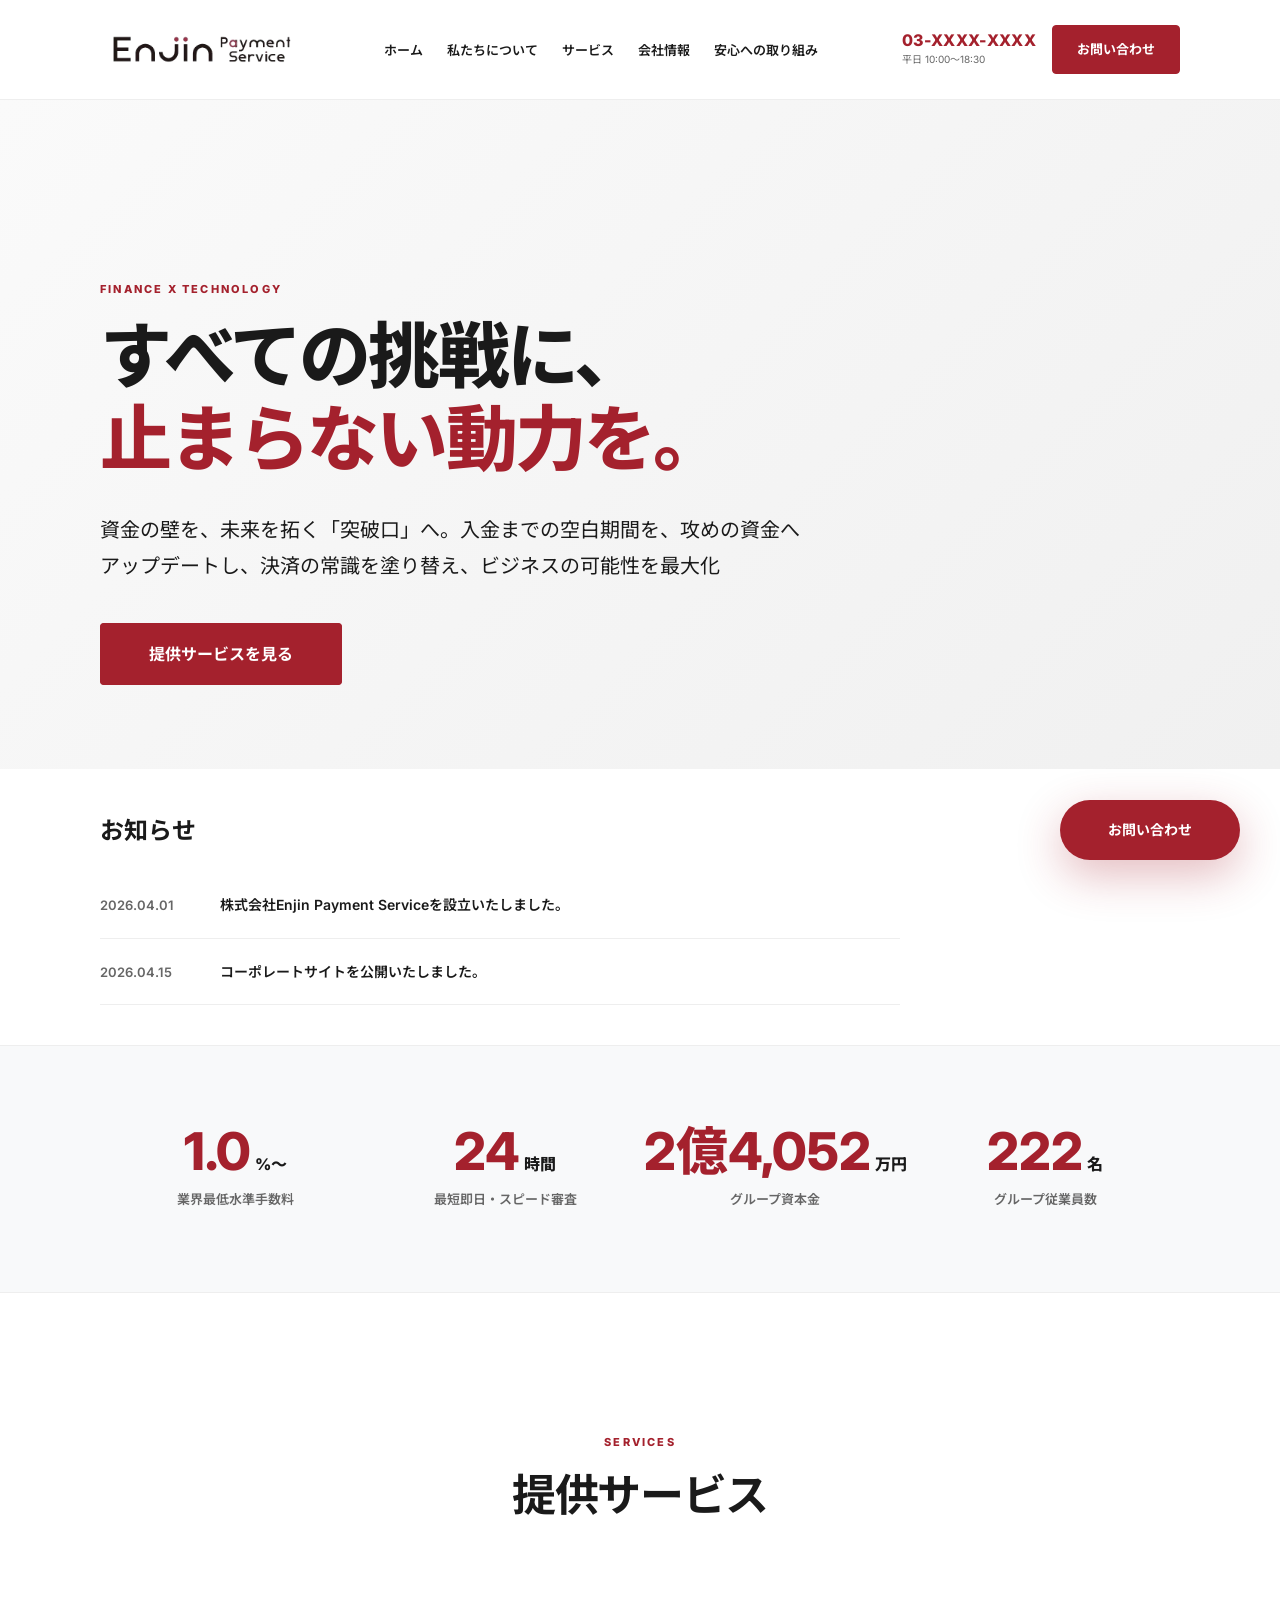
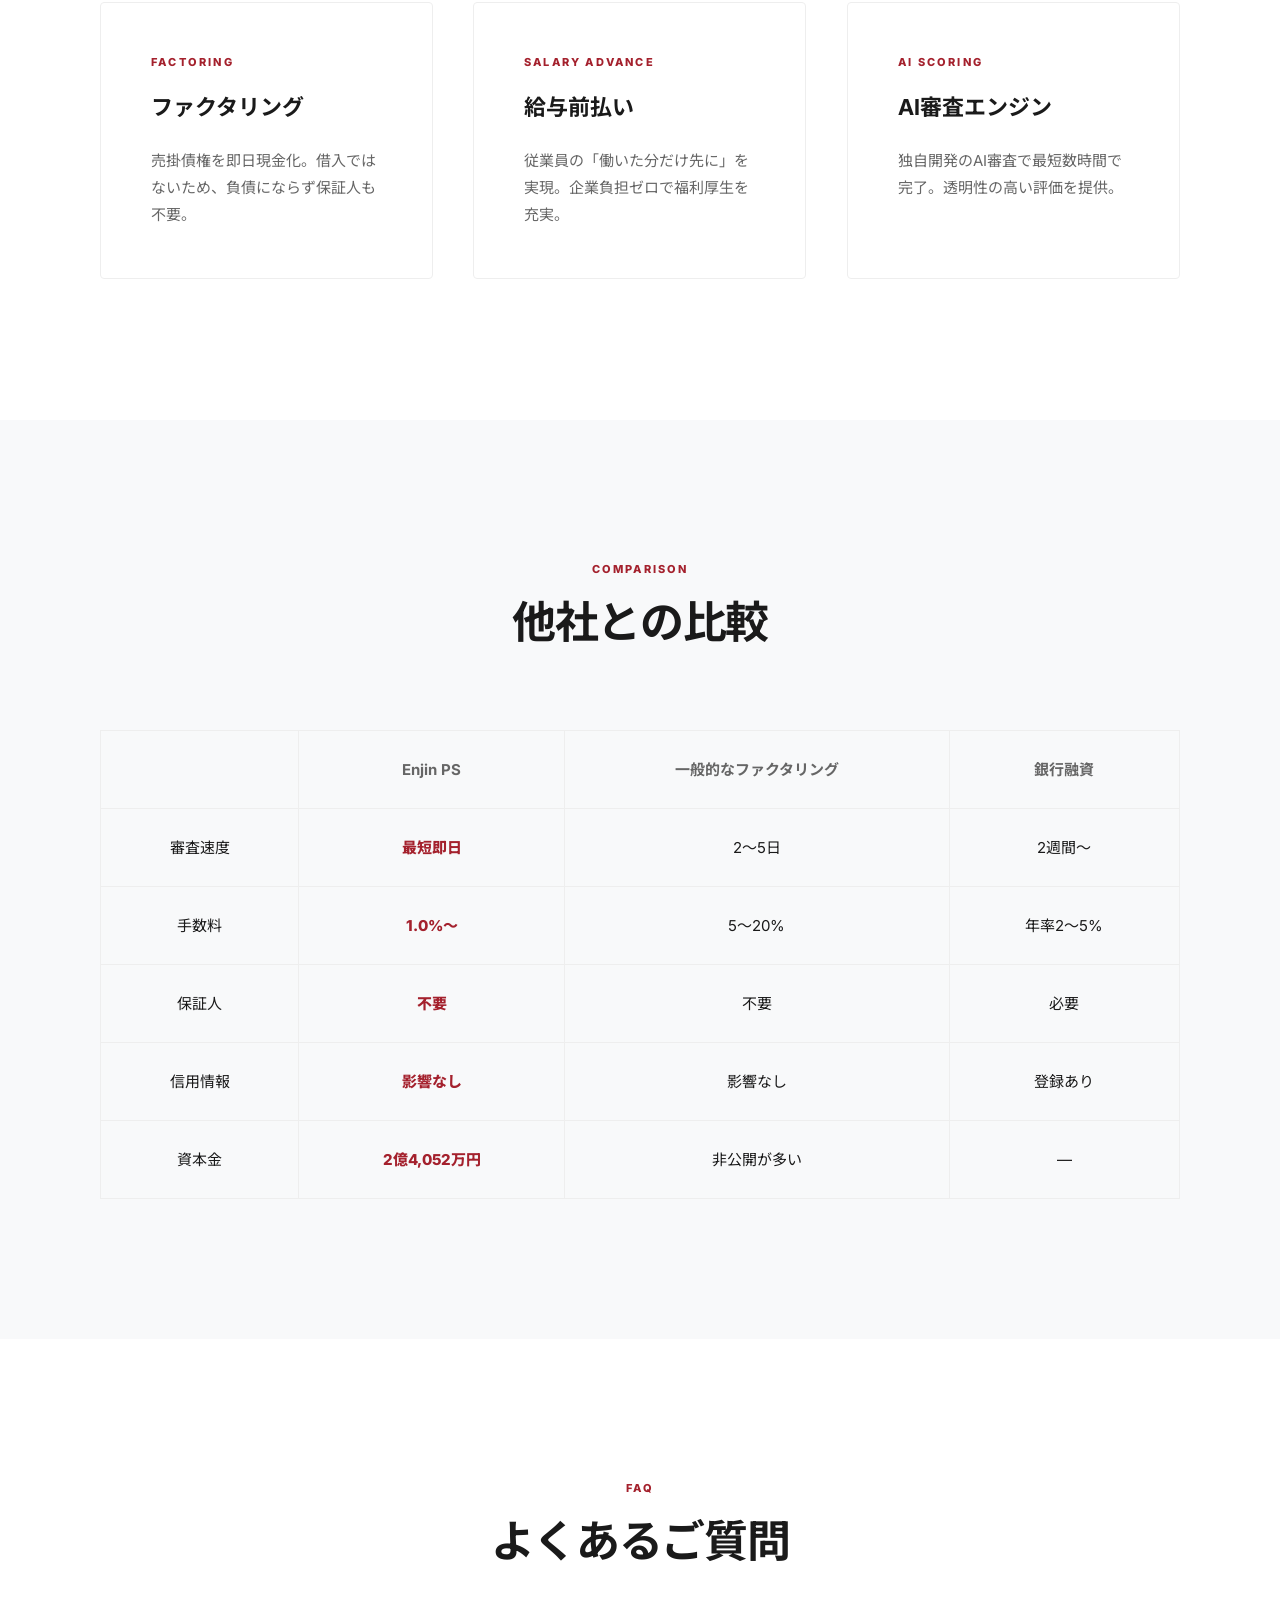
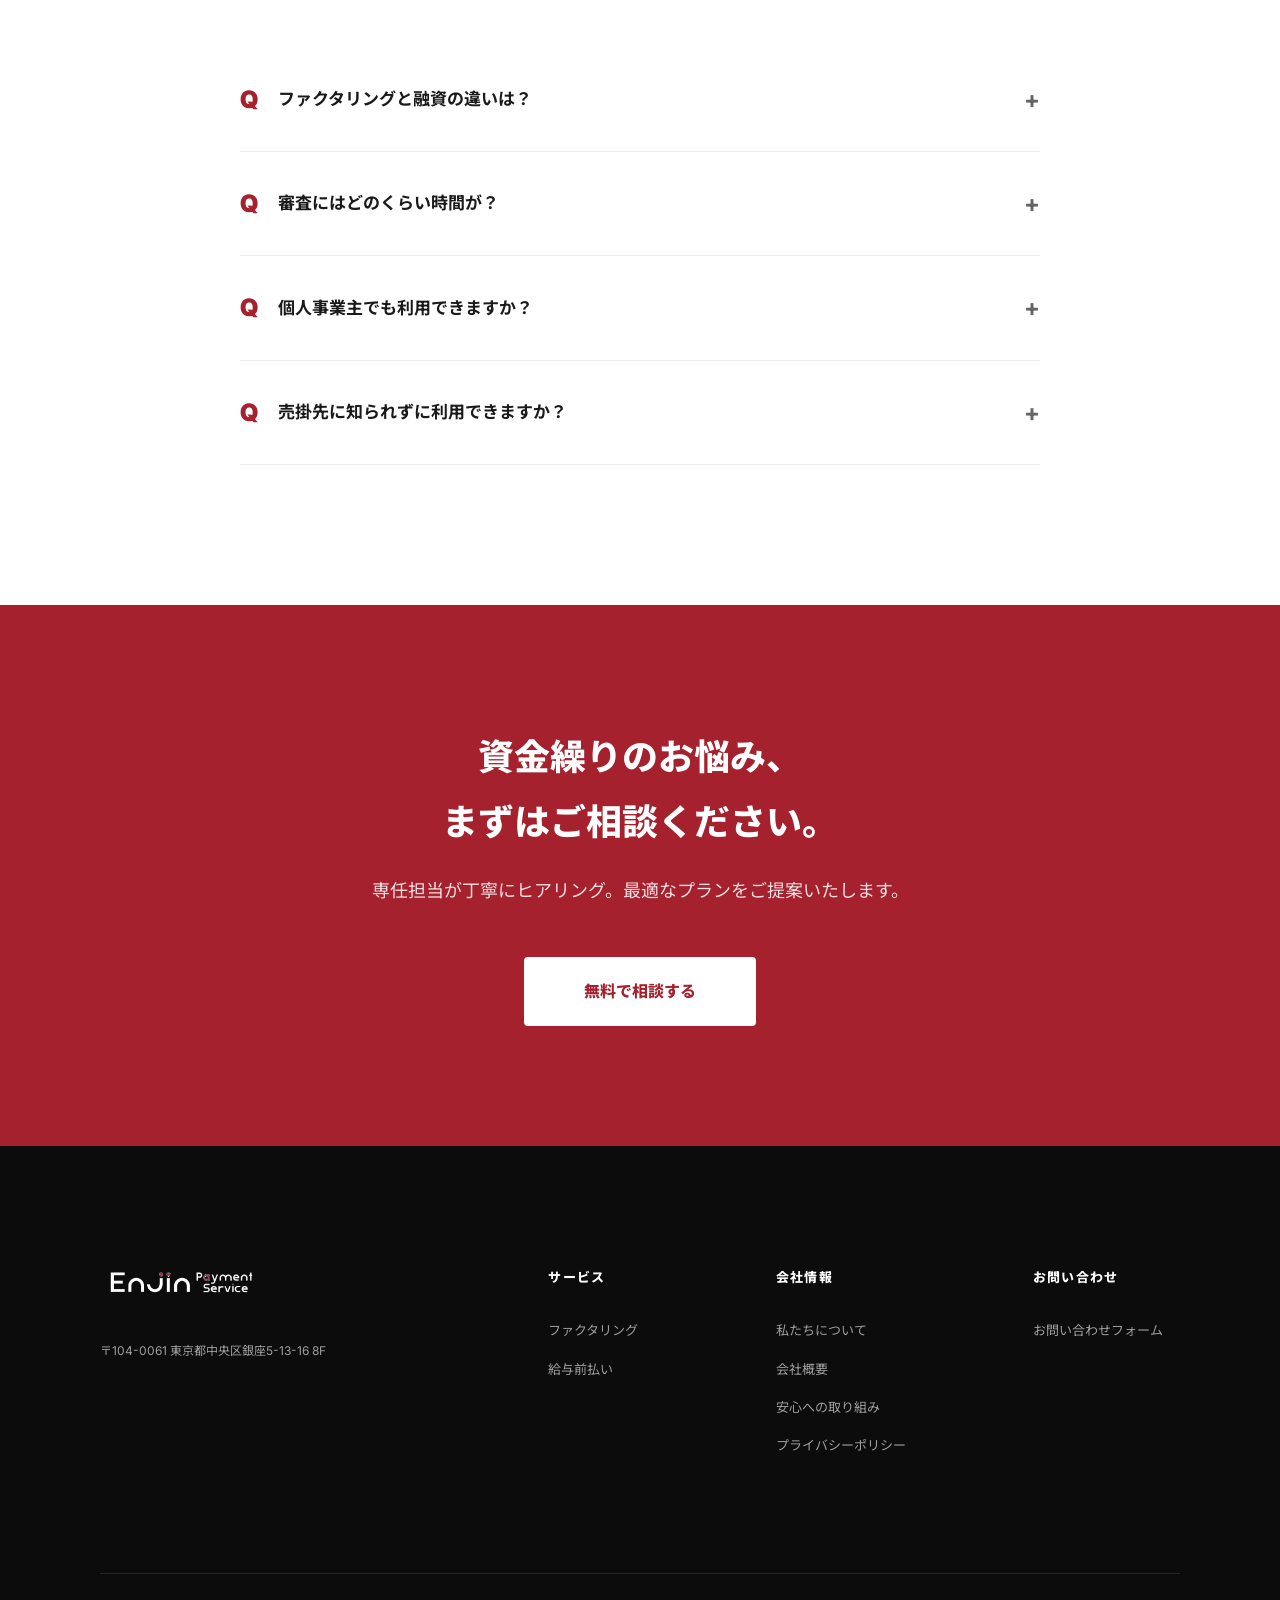
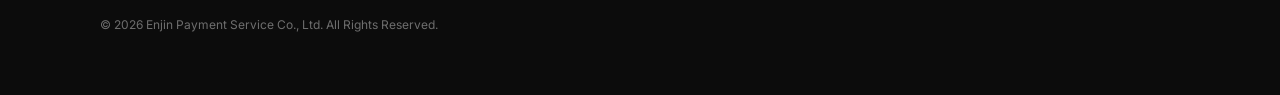
==== commit 6f502d51: "コピー変更: メイン・サブコピー・titleタグを五十嵐さん指定に更新" ====
--- a/index.html
+++ b/index.html
@@ -1 +1 @@
-<!DOCTYPE html><html lang="ja"><head><meta charset="UTF-8"><meta name="viewport" content="width=device-width,initial-scale=1.0"><title>株式会社Enjin Payment Service | 信頼を礎に、ビジネスを加速させる。</title><meta name="description" content="東証グロース上場グループのEnjin Payment Serviceが提供するファクタリング・給与前払いサービス。"><link rel="stylesheet" href="style.css"><link rel="preconnect" href="https://fonts.googleapis.com"><link rel="preconnect" href="https://fonts.gstatic.com" crossorigin><link href="https://fonts.googleapis.com/css2?family=Inter:wght@400;600;700;800&family=Noto+Sans+JP:wght@400;700&display=swap" rel="stylesheet"></head><body><div id="site-header"></div><div id="site-fab"></div><main><section class="hero-simple" style="padding:180px 0 100px;background:linear-gradient(135deg,#fafafa 0%,#f0f0f0 100%);"><div class="container reveal active"><span class="label">Finance x Technology</span><h1 style="font-size:72px;font-weight:800;letter-spacing:-0.04em;line-height:1.15;margin-bottom:32px;">信頼を礎に、<br><span style="color:var(--primary);">ビジネスを加速させる。</span></h1><p style="font-size:20px;margin-bottom:56px;max-width:700px;">上場グループの確固たる経営基盤と、高度なAIテクノロジーを融合。企業のポテンシャルを解放し、止まることのない成長を支援する決済エンジンを提供します。</p><div class="hero-actions"><a href="services.html" class="cta-btn-nav" style="padding:20px 48px;font-size:16px;">提供サービスを見る</a></div></div></section><section style="padding:40px 0;"><div class="container"><h2 style="font-size:24px;font-weight:700;margin-bottom:20px;">お知らせ</h2><div class="news-list"><div class="news-item"><span class="news-date">2026.04.01</span><div class="news-title"><a href="#">株式会社Enjin Payment Serviceを設立いたしました。</a></div></div><div class="news-item"><span class="news-date">2026.04.15</span><div class="news-title"><a href="#">コーポレートサイトを公開いたしました。</a></div></div></div></div></section><div class="evidence-bar"><div class="container"><div class="evidence-grid"><div class="evidence-item reveal"><div class="num">1.0<span class="unit">%～</span></div><div class="txt">業界最低水準手数料</div></div><div class="evidence-item reveal"><div class="num">24<span class="unit">時間</span></div><div class="txt">最短即日・スピード審査</div></div><div class="evidence-item reveal"><div class="num">2億4,052<span class="unit">万円</span></div><div class="txt">グループ資本金</div></div><div class="evidence-item reveal"><div class="num">222<span class="unit">名</span></div><div class="txt">グループ従業員数</div></div></div></div></div><section><div class="container"><div class="section-header reveal"><span class="label">Services</span><h2 class="title-large">提供サービス</h2></div><div class="grid-3"><div class="card reveal"><span class="label">Factoring</span><h3>ファクタリング</h3><p>売掛債権を即日現金化。借入ではないため、負債にならず保証人も不要。</p></div><div class="card reveal"><span class="label">Salary Advance</span><h3>給与前払い</h3><p>従業員の「働いた分だけ先に」を実現。企業負担ゼロで福利厚生を充実。</p></div><div class="card reveal"><span class="label">AI Scoring</span><h3>AI審査エンジン</h3><p>独自開発のAI審査で最短数時間で完了。透明性の高い評価を提供。</p></div></div></div></section><section style="background:var(--bg-alt);"><div class="container"><div class="section-header reveal"><span class="label">Comparison</span><h2 class="title-large">他社との比較</h2></div><table class="comp-table reveal"><tr><th></th><th class="highlight">Enjin PS</th><th>一般的なファクタリング</th><th>銀行融資</th></tr><tr><td>審査速度</td><td class="highlight">最短即日</td><td>2～5日</td><td>2週間～</td></tr><tr><td>手数料</td><td class="highlight">1.0%～</td><td>5～20%</td><td>年率2～5%</td></tr><tr><td>保証人</td><td class="highlight">不要</td><td>不要</td><td>必要</td></tr><tr><td>信用情報</td><td class="highlight">影響なし</td><td>影響なし</td><td>登録あり</td></tr><tr><td>資本金</td><td class="highlight">2億4,052万円</td><td>非公開が多い</td><td>—</td></tr></table></div></section><section><div class="container"><div class="section-header reveal"><span class="label">FAQ</span><h2 class="title-large">よくあるご質問</h2></div><div class="faq-list reveal" style="max-width:800px;margin:0 auto;"><div class="faq-item"><div class="faq-q">ファクタリングと融資の違いは？</div><div class="faq-a">売掛債権の「売却」であり借入ではありません。負債にならず保証人も不要です。</div></div><div class="faq-item"><div class="faq-q">審査にはどのくらい時間が？</div><div class="faq-a">AI審査で最短即日。通常数時間以内に結果をお伝えします。</div></div><div class="faq-item"><div class="faq-q">個人事業主でも利用できますか？</div><div class="faq-a">はい。売掛債権をお持ちであれば対応いたします。</div></div><div class="faq-item"><div class="faq-q">売掛先に知られずに利用できますか？</div><div class="faq-a">2社間ファクタリングなら売掛先への通知なくご利用いただけます。</div></div></div></div></section><section style="background:var(--primary);color:#fff;padding:120px 0;text-align:center;"><div class="container reveal"><h2 style="font-size:36px;font-weight:800;margin-bottom:20px;">資金繰りのお悩み、<br>まずはご相談ください。</h2><p style="font-size:18px;opacity:0.85;margin-bottom:50px;">専任担当が丁寧にヒアリング。最適なプランをご提案いたします。</p><a href="contact.html" style="display:inline-block;background:#fff;color:var(--primary);padding:20px 60px;font-weight:800;font-size:16px;border-radius:4px;">無料で相談する</a></div></section></main><div id="site-footer"></div><script src="components.js"></script></body></html>+<!DOCTYPE html><html lang="ja"><head><meta charset="UTF-8"><meta name="viewport" content="width=device-width,initial-scale=1.0"><title>株式会社Enjin Payment Service | すべての挑戦に、止まらない動力を。</title><meta name="description" content="東証グロース上場グループのEnjin Payment Serviceが提供するファクタリング・給与前払いサービス。"><link rel="stylesheet" href="style.css"><link rel="preconnect" href="https://fonts.googleapis.com"><link rel="preconnect" href="https://fonts.gstatic.com" crossorigin><link href="https://fonts.googleapis.com/css2?family=Inter:wght@400;600;700;800&family=Noto+Sans+JP:wght@400;700&display=swap" rel="stylesheet"></head><body><div id="site-header"></div><div id="site-fab"></div><main><section class="hero-simple" style="padding:180px 0 100px;background:linear-gradient(135deg,#fafafa 0%,#f0f0f0 100%);"><div class="container reveal active"><span class="label">Finance x Technology</span><h1 style="font-size:72px;font-weight:800;letter-spacing:-0.04em;line-height:1.15;margin-bottom:32px;">すべての挑戦に、<br><span style="color:var(--primary);">止まらない動力を。</span></h1><p style="font-size:20px;margin-bottom:56px;max-width:700px;">資金の壁を、未来を拓く「突破口」へ。入金までの空白期間を、攻めの資金へアップデートし、決済の常識を塗り替え、ビジネスの可能性を最大化</p><div class="hero-actions"><a href="services.html" class="cta-btn-nav" style="padding:20px 48px;font-size:16px;">提供サービスを見る</a></div></div></section><section style="padding:40px 0;"><div class="container"><h2 style="font-size:24px;font-weight:700;margin-bottom:20px;">お知らせ</h2><div class="news-list"><div class="news-item"><span class="news-date">2026.04.01</span><div class="news-title"><a href="#">株式会社Enjin Payment Serviceを設立いたしました。</a></div></div><div class="news-item"><span class="news-date">2026.04.15</span><div class="news-title"><a href="#">コーポレートサイトを公開いたしました。</a></div></div></div></div></section><div class="evidence-bar"><div class="container"><div class="evidence-grid"><div class="evidence-item reveal"><div class="num">1.0<span class="unit">%～</span></div><div class="txt">業界最低水準手数料</div></div><div class="evidence-item reveal"><div class="num">24<span class="unit">時間</span></div><div class="txt">最短即日・スピード審査</div></div><div class="evidence-item reveal"><div class="num">2億4,052<span class="unit">万円</span></div><div class="txt">グループ資本金</div></div><div class="evidence-item reveal"><div class="num">222<span class="unit">名</span></div><div class="txt">グループ従業員数</div></div></div></div></div><section><div class="container"><div class="section-header reveal"><span class="label">Services</span><h2 class="title-large">提供サービス</h2></div><div class="grid-3"><div class="card reveal"><span class="label">Factoring</span><h3>ファクタリング</h3><p>売掛債権を即日現金化。借入ではないため、負債にならず保証人も不要。</p></div><div class="card reveal"><span class="label">Salary Advance</span><h3>給与前払い</h3><p>従業員の「働いた分だけ先に」を実現。企業負担ゼロで福利厚生を充実。</p></div><div class="card reveal"><span class="label">AI Scoring</span><h3>AI審査エンジン</h3><p>独自開発のAI審査で最短数時間で完了。透明性の高い評価を提供。</p></div></div></div></section><section style="background:var(--bg-alt);"><div class="container"><div class="section-header reveal"><span class="label">Comparison</span><h2 class="title-large">他社との比較</h2></div><table class="comp-table reveal"><tr><th></th><th class="highlight">Enjin PS</th><th>一般的なファクタリング</th><th>銀行融資</th></tr><tr><td>審査速度</td><td class="highlight">最短即日</td><td>2～5日</td><td>2週間～</td></tr><tr><td>手数料</td><td class="highlight">1.0%～</td><td>5～20%</td><td>年率2～5%</td></tr><tr><td>保証人</td><td class="highlight">不要</td><td>不要</td><td>必要</td></tr><tr><td>信用情報</td><td class="highlight">影響なし</td><td>影響なし</td><td>登録あり</td></tr><tr><td>資本金</td><td class="highlight">2億4,052万円</td><td>非公開が多い</td><td>—</td></tr></table></div></section><section><div class="container"><div class="section-header reveal"><span class="label">FAQ</span><h2 class="title-large">よくあるご質問</h2></div><div class="faq-list reveal" style="max-width:800px;margin:0 auto;"><div class="faq-item"><div class="faq-q">ファクタリングと融資の違いは？</div><div class="faq-a">売掛債権の「売却」であり借入ではありません。負債にならず保証人も不要です。</div></div><div class="faq-item"><div class="faq-q">審査にはどのくらい時間が？</div><div class="faq-a">AI審査で最短即日。通常数時間以内に結果をお伝えします。</div></div><div class="faq-item"><div class="faq-q">個人事業主でも利用できますか？</div><div class="faq-a">はい。売掛債権をお持ちであれば対応いたします。</div></div><div class="faq-item"><div class="faq-q">売掛先に知られずに利用できますか？</div><div class="faq-a">2社間ファクタリングなら売掛先への通知なくご利用いただけます。</div></div></div></div></section><section style="background:var(--primary);color:#fff;padding:120px 0;text-align:center;"><div class="container reveal"><h2 style="font-size:36px;font-weight:800;margin-bottom:20px;">資金繰りのお悩み、<br>まずはご相談ください。</h2><p style="font-size:18px;opacity:0.85;margin-bottom:50px;">専任担当が丁寧にヒアリング。最適なプランをご提案いたします。</p><a href="contact.html" style="display:inline-block;background:#fff;color:var(--primary);padding:20px 60px;font-weight:800;font-size:16px;border-radius:4px;">無料で相談する</a></div></section></main><div id="site-footer"></div><script src="components.js"></script></body></html>
--- a/style.css
+++ b/style.css
@@ -1,34 +1,17 @@
-:root {
-    --primary: #a4212d;
-    --primary-dark: #801a23;
-    --bg: #ffffff;
-    --bg-alt: #f8f9fa;
-    --text: #1a1a1a;
-    --text-muted: #666666;
-    --border: #eeeeee;
-    --container: 1140px;
-    --font-main: 'Inter', 'Noto Sans JP', sans-serif;
-    --shadow: 0 10px 40px rgba(0,0,0,0.06);
-}
-
+:root { --primary: #a4212d; --primary-dark: #801a23; --bg: #ffffff; --bg-alt: #f8f9fa; --text: #1a1a1a; --text-muted: #666666; --border: #eeeeee; --container: 1140px; --font-main: 'Inter', 'Noto Sans JP', sans-serif; --shadow: 0 10px 40px rgba(0,0,0,0.06); }
 * { margin: 0; padding: 0; box-sizing: border-box; }
 html { scroll-behavior: smooth; }
 body { font-family: var(--font-main); color: var(--text); line-height: 1.8; background: var(--bg); -webkit-font-smoothing: antialiased; overflow-x: hidden; }
 a { color: inherit; text-decoration: none; transition: 0.3s; }
 ul { list-style: none; }
-
 .container { max-width: var(--container); margin: 0 auto; padding: 0 30px; }
 
-/* ================================================
-   Header & Nav (Consistent across ALL pages)
-   ================================================ */
+/* Header & Nav */
 header { height: 100px; display: flex; align-items: center; border-bottom: 1px solid var(--border); position: sticky; top: 0; background: rgba(255,255,255,0.98); z-index: 2600; }
 header .container { display: flex; justify-content: space-between; align-items: center; width: 100%; }
-.logo { font-size: 20px; font-weight: 800; letter-spacing: -0.02em; display: flex; align-items: center; transition: opacity 0.3s; }
+.logo { font-size: 20px; font-weight: 800; letter-spacing: -0.02em; display: flex; align-items: center; transition: opacity 0.3s; white-space: nowrap; }
 .logo:hover { opacity: 0.7; }
 .logo span { color: var(--primary); margin-left: 4px; }
-
-
 nav ul { display: flex; gap: 24px; align-items: center; }
 nav a { font-size: 13px; font-weight: 600; color: var(--text); position: relative; white-space: nowrap; }
 nav a::after { content: ''; position: absolute; bottom: -5px; left: 0; width: 0; height: 2px; background: var(--primary); transition: 0.3s; }
@@ -38,57 +21,47 @@
 .cta-btn-nav:hover { background: #fff; color: var(--primary) !important; }
 .cta-btn-nav::after { display: none; }
 
-
-/* ================================================
-   Floating Contact Button (FAB)
-   ================================================ */
+/* FAB */
 .fab { position: fixed; bottom: 40px; right: 40px; width: 180px; height: 60px; background: var(--primary); color: #fff; display: flex; align-items: center; justify-content: center; border-radius: 30px; font-weight: 700; font-size: 14px; box-shadow: 0 15px 45px rgba(164, 33, 45, 0.3); z-index: 3000; transition: 0.4s cubic-bezier(0.165, 0.84, 0.44, 1); will-change: transform; }
 .fab:hover { transform: translateY(-5px) scale(1.05); background: var(--primary-dark); }
 
-/* ================================================
-   Scroll Reveal Animation
-   ================================================ */
+/* Scroll Reveal */
 .reveal { opacity: 0; transform: translateY(20px); transition: opacity 0.8s ease, transform 0.8s cubic-bezier(0.215, 0.61, 0.355, 1); will-change: opacity, transform; }
 .reveal.active { opacity: 1; transform: translateY(0); }
 
-/* ================================================
-   Common Section Styles
-   ================================================ */
+/* Common Section */
 section { padding: 140px 0; }
 .section-header { margin-bottom: 80px; text-align: center; }
 .label { font-size: 11px; font-weight: 800; color: var(--primary); letter-spacing: 0.2em; text-transform: uppercase; margin-bottom: 15px; display: block; }
 .title-large { font-size: 44px; font-weight: 700; letter-spacing: -0.03em; line-height: 1.25; }
 
-/* ================================================
-   Evidence Bar
-   ================================================ */
+/* Evidence Bar */
 .evidence-bar { background: var(--bg-alt); padding: 80px 0; border-top: 1px solid var(--border); border-bottom: 1px solid var(--border); }
 .evidence-grid { display: grid; grid-template-columns: repeat(4, 1fr); text-align: center; }
-.evidence-item .num { font-size: 52px; font-weight: 800; color: var(--primary); line-height: 1; margin-bottom: 10px; }
+.evidence-item .num { font-size: 52px; font-weight: 800; color: var(--primary); line-height: 1; margin-bottom: 10px; white-space: nowrap; }
 .evidence-item .unit { font-size: 16px; margin-left: 4px; color: var(--text); }
 .evidence-item .txt { font-size: 13px; color: var(--text-muted); font-weight: 600; }
 
-/* ================================================
-   Grid & Cards
-   ================================================ */
+/* Grid & Cards */
 .grid-2 { display: grid; grid-template-columns: 1fr 1fr; gap: 60px; }
 .grid-3 { display: grid; grid-template-columns: repeat(3, 1fr); gap: 40px; }
 .card { padding: 50px; border: 1px solid var(--border); background: #fff; transition: 0.4s; height: 100%; border-radius: 4px; will-change: transform, box-shadow; }
 .card:hover { border-color: #ddd; transform: translateY(-5px); box-shadow: var(--shadow); }
-.card h3 { font-size: 22px; margin-bottom: 20px; font-weight: 700; }
+.card h3 { font-size: 22px; margin-bottom: 20px; font-weight: 700; white-space: nowrap; }
+.card div[style*="font-size: 36px"],
+.card div[style*="font-size:36px"],
+.card div[style*="font-size: 24px"],
+.card div[style*="font-size:24px"] { white-space: nowrap; }
 .card p { font-size: 15px; color: var(--text-muted); line-height: 1.8; }
 
-/* ================================================
-   Comparison Table
-   ================================================ */
+/* Comparison Table */
 .comp-table { width: 100%; border-collapse: collapse; margin-top: 60px; border: 1px solid var(--border); }
 .comp-table th, .comp-table td { padding: 25px; text-align: center; font-size: 15px; border: 1px solid var(--border); }
+.comp-table td.highlight { color: var(--primary); font-weight: 800; white-space: nowrap; }
 .comp-table th { background: var(--bg-alt); font-weight: 700; color: var(--text-muted); }
 .highlight { color: var(--primary); font-weight: 800; }
 
-/* ================================================
-   FAQ Accordion
-   ================================================ */
+/* FAQ */
 .faq-item { border-bottom: 1px solid var(--border); overflow: hidden; }
 .faq-q { padding: 30px 0; font-weight: 700; font-size: 17px; display: flex; gap: 20px; align-items: center; cursor: pointer; transition: color 0.3s; user-select: none; }
 .faq-q:hover { color: var(--primary); }
@@ -98,34 +71,26 @@
 .faq-a { max-height: 0; padding: 0 0 0 44px; transition: max-height 0.4s cubic-bezier(0.4, 0, 0.2, 1), opacity 0.4s, padding 0.4s; opacity: 0; font-size: 15px; color: var(--text-muted); line-height: 1.8; }
 .faq-item.active .faq-a { max-height: 500px; padding: 10px 0 40px 44px; opacity: 1; }
 
-/* ================================================
-   Contact Form
-   ================================================ */
+/* Contact Form */
 .form-group { margin-bottom: 30px; }
 .form-group label { display: block; font-size: 13px; font-weight: 700; margin-bottom: 10px; color: var(--text); }
 .form-control { width: 100%; padding: 16px; border: 1px solid #ddd; border-radius: 4px; font-size: 15px; font-family: inherit; transition: 0.3s; background: #fff; }
 .form-control:focus { outline: none; border-color: var(--primary); box-shadow: 0 0 0 4px rgba(164, 33, 45, 0.05); }
 textarea.form-control { resize: vertical; }
 
-/* ================================================
-   Step Flow (Services)
-   ================================================ */
+/* Step Flow */
 .step-flow { counter-reset: step; }
 .step-item { display: flex; gap: 30px; padding: 40px 0; border-bottom: 1px solid var(--border); align-items: flex-start; }
 .step-num { width: 48px; height: 48px; background: var(--primary); color: #fff; border-radius: 50%; display: flex; align-items: center; justify-content: center; font-weight: 800; font-size: 18px; flex-shrink: 0; }
 .step-content h4 { font-size: 18px; font-weight: 700; margin-bottom: 8px; }
 .step-content p { font-size: 14px; color: var(--text-muted); }
 
-/* ================================================
-   Company Info Table
-   ================================================ */
+/* Company Info */
 .info-row { display: flex; padding: 40px 0; border-bottom: 1px solid var(--border); }
 .info-label { width: 280px; font-weight: 700; color: var(--text-muted); font-size: 14px; letter-spacing: 0.1em; flex-shrink: 0; }
 .info-value { flex: 1; font-weight: 700; font-size: 17px; }
 
-/* ================================================
-   Footer
-   ================================================ */
+/* Footer */
 footer { background: #0c0c0c; color: #fff; padding: 120px 0 60px; }
 .footer-grid { display: grid; grid-template-columns: 2.5fr 1fr 1.2fr 1fr; gap: 80px; margin-bottom: 100px; }
 .footer-logo { font-size: 22px; font-weight: 800; margin-bottom: 30px; }
@@ -136,235 +101,160 @@
 .footer-bottom { padding-top: 40px; border-top: 1px solid rgba(255,255,255,0.1); }
 .footer-bottom p { font-size: 12px; opacity: 0.4; }
 
-/* ================================================
-   Header Phone
-   ================================================ */
+/* Header Phone */
 .header-phone { display: flex; align-items: center; gap: 8px; flex-shrink: 0; }
 .header-phone .phone-num { font-size: 16px; font-weight: 800; color: var(--primary); letter-spacing: 0.02em; white-space: nowrap; line-height: 1.2; }
 .header-phone .phone-hours { font-size: 10px; color: var(--text-muted); white-space: nowrap; }
 
-/* ================================================
-   Breadcrumb
-   ================================================ */
+/* Breadcrumb */
 .breadcrumb { padding: 16px 0; font-size: 12px; color: var(--text-muted); border-bottom: 1px solid var(--border); }
 .breadcrumb a { color: var(--text-muted); }
 .breadcrumb a:hover { color: var(--primary); }
 .breadcrumb span { margin: 0 8px; }
 
-/* ================================================
-   News Section
-   ================================================ */
+/* News */
 .news-list { max-width: 800px; }
 .news-item { display: flex; gap: 20px; padding: 20px 0; border-bottom: 1px solid var(--border); align-items: baseline; }
 .news-date { font-size: 13px; color: var(--text-muted); flex-shrink: 0; width: 100px; font-weight: 600; }
 .news-title { font-size: 14px; font-weight: 600; }
 .news-title a:hover { color: var(--primary); }
 
-/* ================================================
-   Staff Cards
-   ================================================ */
+/* Staff */
 .staff-grid { display: grid; grid-template-columns: repeat(3, 1fr); gap: 30px; }
 .staff-card { text-align: center; padding: 40px 20px; border: 1px solid var(--border); border-radius: 4px; }
 .staff-photo { width: 100px; height: 100px; border-radius: 50%; background: var(--bg-alt); margin: 0 auto 20px; display: flex; align-items: center; justify-content: center; border: 2px dashed var(--border); }
 .staff-card .staff-quote { font-size: 14px; color: var(--text-muted); margin-bottom: 12px; font-style: italic; }
 .staff-card .staff-name { font-size: 16px; font-weight: 700; }
 
-/* ================================================
-   Group Enterprise
-   ================================================ */
+/* Group Enterprise */
 .group-bar { display: flex; gap: 60px; align-items: center; justify-content: center; padding: 30px 0; }
 .group-stat { text-align: center; }
-.group-stat .num { font-size: 36px; font-weight: 800; color: var(--primary); }
+.group-stat .num { font-size: 36px; font-weight: 800; color: var(--primary); white-space: nowrap; }
 .group-stat .txt { font-size: 13px; color: var(--text-muted); margin-top: 4px; }
 
-/* ================================================
-   Sub Navigation
-   ================================================ */
+/* Sub Nav */
 .sub-nav { display: flex; gap: 20px; justify-content: center; padding: 20px 0; }
 .sub-nav a { font-size: 14px; font-weight: 600; color: var(--primary); padding: 12px 24px; border: 1px solid var(--primary); border-radius: 4px; transition: 0.3s; }
 .sub-nav a:hover { background: var(--primary); color: #fff; }
 
-/* ================================================
-   Hamburger Menu
-   ================================================ */
+/* Hamburger */
 .hamburger { display: none; background: none; border: none; cursor: pointer; padding: 8px; z-index: 3000; }
 .hamburger span { display: block; width: 24px; height: 2px; background: var(--text); margin: 6px 0; transition: 0.3s; }
 .hamburger.active span:nth-child(1) { transform: rotate(45deg) translate(5px, 6px); }
 .hamburger.active span:nth-child(2) { opacity: 0; }
 .hamburger.active span:nth-child(3) { transform: rotate(-45deg) translate(5px, -6px); }
 
-/* ================================================
-   Responsive — Tablet (max-width: 1024px)
-   ================================================ */
+/* Tablet */
 @media (max-width: 1024px) {
-    nav ul { gap: 16px; }
-    nav a { font-size: 12px; }
-    .header-phone .phone-num { font-size: 14px; }
-    section { padding: 80px 0; }
-    .section-header { margin-bottom: 50px; }
-    .title-large { font-size: 36px; }
-    .grid-2 { gap: 40px; }
-    .card { padding: 35px; }
-    .card h3 { font-size: 20px; }
-    .evidence-item .num { font-size: 40px; }
+  nav ul { gap: 16px; }
+  nav a { font-size: 12px; }
+  .header-phone .phone-num { font-size: 14px; }
+  section { padding: 80px 0; }
+  .section-header { margin-bottom: 50px; }
+  .title-large { font-size: 36px; }
+  .grid-2 { gap: 40px; }
+  .card { padding: 35px; }
+  .card h3 { font-size: 20px; }
+  .evidence-item .num { font-size: 40px; }
 }
 
-/* ================================================
-   Responsive — Mobile (max-width: 768px)
-   ================================================ */
+/* Mobile */
 @media (max-width: 768px) {
-    .container { padding: 0 16px; }
-
-    /* Header */
-    header { height: 60px; }
-    .logo { font-size: 15px; }
-    .logo span { font-size: 15px; }
-    .hamburger { display: block; }
-    nav { position: fixed; top: 0; right: -100%; width: 280px; height: 100vh; background: #fff; z-index: 2500; padding: 80px 24px 40px; transition: right 0.3s ease; box-shadow: -10px 0 30px rgba(0,0,0,0.1); overflow-y: auto; }
-    nav.open { right: 0; }
-    nav ul { flex-direction: column; gap: 0; align-items: stretch; }
-    nav ul li { border-bottom: 1px solid var(--border); }
-    nav a { display: block; padding: 16px 0; font-size: 15px; }
-    nav a::after { display: none; }
-    .header-right { display: none; }
-    .nav-overlay { display: none; position: fixed; inset: 0; background: rgba(0,0,0,0.4); z-index: 2400; }
-    .nav-overlay.active { display: block; }
-
-    /* ===== CRITICAL: Override inline styles ===== */
-
-    /* Hero — index.html uses inline font-size:72px, padding:180px etc */
-    .hero-simple { padding: 100px 0 50px !important; }
-    .hero-simple h1 { font-size: 28px !important; line-height: 1.3 !important; margin-bottom: 20px !important; letter-spacing: -0.02em !important; }
-    .hero-simple p { font-size: 14px !important; margin-bottom: 28px !important; line-height: 1.8 !important; }
-    .hero-simple .cta-btn-nav { padding: 16px 32px !important; font-size: 14px !important; display: inline-block !important; }
-    .hero-actions { text-align: center; }
-
-    /* Page Headers — all sub-pages use inline padding:100px */
-    .page-header { padding: 70px 0 36px !important; }
-    .page-header .title-large { font-size: 24px !important; }
-
-    /* Sections — override inline padding on many sections */
-    section { padding: 50px 0 !important; }
-    .section-header { margin-bottom: 32px; }
-    .section-header h2 { font-size: 22px !important; }
-    .title-large { font-size: 22px !important; }
-    .label { font-size: 10px; margin-bottom: 8px; }
-
-    /* Grids — force single column */
-    .grid-2, .grid-3, .footer-grid, .staff-grid { grid-template-columns: 1fr !important; }
-    .grid-2 { gap: 24px !important; }
-    .grid-3 { gap: 20px !important; }
-
-    /* Evidence Bar */
-    .evidence-bar { padding: 36px 0 !important; }
-    .evidence-grid { grid-template-columns: repeat(2, 1fr) !important; gap: 24px; }
-    .evidence-item .num { font-size: 32px; }
-    .evidence-item .txt { font-size: 12px; }
-
-    /* Cards */
-    .card { padding: 24px !important; }
-    .card h3 { font-size: 17px !important; margin-bottom: 12px; }
-    .card p { font-size: 13px; }
-    /* Dark cards (about.html group trust) */
-    .card div[style*="font-size: 36px"] { font-size: 24px !important; }
-
-    /* Comparison Table — prevent overflow */
-    .comp-table { font-size: 11px; }
-    .comp-table th, .comp-table td { padding: 10px 6px !important; font-size: 11px !important; word-break: break-all; }
-    .comp-table th:first-child, .comp-table td:first-child { min-width: 70px; background: var(--bg-alt); font-size: 11px !important; }
-    .comp-table { margin-top: 30px !important; }
-
-    /* FAQ */
-    .faq-q { font-size: 14px; padding: 18px 0; gap: 12px; }
-    .faq-q::before { font-size: 18px; }
-    .faq-q::after { font-size: 20px; }
-    .faq-a { font-size: 13px; }
-    .faq-item.active .faq-a { padding: 8px 0 24px 36px; }
-    .faq-list { margin: 0 !important; }
-
-    /* Company Info */
-    .info-row { flex-direction: column; gap: 4px; padding: 14px 0; }
-    .info-label { width: auto; font-size: 11px; letter-spacing: 0.05em; }
-    .info-value { font-size: 14px; }
-
-    /* Contact Form */
-    .form-control { padding: 14px; font-size: 14px; }
-    .contact-form div[style*="padding: 60px"] { padding: 24px !important; }
-    .contact-form .cta-btn-nav { width: 100% !important; }
-
-    /* Steps */
-    .step-item { flex-direction: column; gap: 12px; padding: 20px 0; }
-    .step-content h4 { font-size: 16px !important; }
-    .step-content p { font-size: 13px !important; }
-
-    /* News */
-    .news-item { flex-direction: column; gap: 4px; padding: 14px 0; }
-    .news-date { width: auto; font-size: 12px; }
-    .news-title { font-size: 13px; }
-
-    /* Staff */
-    .staff-grid { grid-template-columns: 1fr !important; gap: 16px; }
-    .staff-card { padding: 24px 16px !important; }
-    .staff-photo { width: 80px; height: 80px; }
-
-    /* Group Bar */
-    .group-bar { flex-direction: column; gap: 20px; padding: 20px 16px !important; }
-    .group-stat .num { font-size: 28px !important; }
-    .group-stat .txt { font-size: 12px; }
-
-    /* CTA Section — index.html uses inline styles */
-    section[style*="background: var(--primary)"] { padding: 60px 0 !important; }
-    section[style*="background: var(--primary)"] h2 { font-size: 22px !important; margin-bottom: 16px !important; }
-    section[style*="background: var(--primary)"] p { font-size: 13px !important; margin-bottom: 30px !important; }
-    section[style*="background: var(--primary)"] a[style] { padding: 16px 40px !important; font-size: 14px !important; }
-
-    /* Dark Sections (about group-trust, services salary) */
-    .group-trust, section[style*="background:#0c0c0c"], section[style*="background: #0c0c0c"] { padding: 60px 0 !important; }
-
-    /* About page mission image placeholder */
-    div[style*="height: 400px"] { height: 200px !important; }
-    /* CEO photo placeholder */
-    div[style*="height:350px"], div[style*="height: 350px"] { height: 200px !important; }
-
-    /* Sub Nav */
-    .sub-nav { flex-direction: column; align-items: stretch; gap: 10px; }
-    .sub-nav a { text-align: center; font-size: 13px; padding: 14px 20px; }
-
-    /* Footer */
-    footer { padding: 60px 0 30px !important; }
-    .footer-grid { gap: 24px !important; margin-bottom: 40px !important; }
-    .footer-logo { font-size: 18px; margin-bottom: 16px; }
-    .footer-links h4 { font-size: 13px; margin-bottom: 16px !important; }
-    .footer-links li { margin-bottom: 10px; }
-    .footer-links li a { font-size: 13px; }
-    .footer-bottom p { font-size: 11px; }
-
-    /* FAB — full-width bottom bar on mobile */
-    .fab { width: calc(100% - 32px); height: 52px; bottom: 16px; left: 16px; right: 16px; border-radius: 8px; font-size: 14px; font-weight: 700; z-index: 2300; }
-    .fab span { display: inline; }
-    /* Hide FAB when hamburger menu is open */
-    .nav-overlay.active ~ .fab { display: none; }
-    /* Hide FAB on contact page (redundant) */
-    .page-contact .fab { display: none !important; }
-
-    /* Phone (hidden on mobile) */
-    .header-phone { display: none; }
-
-    /* Breadcrumb */
-    .breadcrumb { font-size: 11px; padding: 10px 0; }
-
-    /* Privacy content */
-    .privacy-content h2 { font-size: 16px !important; margin: 28px 0 14px !important; }
-    .privacy-content p { font-size: 14px !important; }
-
-    /* Generic text size overrides for inline styles */
-    p[style*="font-size: 20px"], p[style*="font-size:20px"] { font-size: 14px !important; }
-    p[style*="font-size: 18px"], p[style*="font-size:18px"] { font-size: 14px !important; }
-    p[style*="font-size: 16px"], p[style*="font-size:16px"] { font-size: 14px !important; }
-    div[style*="font-size: 36px"], div[style*="font-size:36px"] { font-size: 24px !important; }
-    p[style*="font-size: 18px;"] { font-size: 14px !important; }
-    h2[style*="font-size: 36px"] { font-size: 22px !important; }
-    p[style*="margin-bottom: 50px"] { margin-bottom: 24px !important; }
-    p[style*="margin-bottom: 56px"] { margin-bottom: 24px !important; }
-    div[style*="margin-top:40px"] a.cta-btn-nav { padding: 16px 32px !important; font-size: 14px !important; }
+  .container { padding: 0 16px; }
+  header { height: 60px; }
+  .logo { font-size: 15px; }
+  .logo span { font-size: 15px; }
+  .hamburger { display: block; }
+  nav { position: fixed; top: 0; right: -100%; width: 280px; height: 100vh; background: #fff; z-index: 2500; padding: 80px 24px 40px; transition: right 0.3s ease; box-shadow: -10px 0 30px rgba(0,0,0,0.1); overflow-y: auto; }
+  nav.open { right: 0; }
+  nav ul { flex-direction: column; gap: 0; align-items: stretch; }
+  nav ul li { border-bottom: 1px solid var(--border); }
+  nav a { display: block; padding: 16px 0; font-size: 15px; }
+  nav a::after { display: none; }
+  .header-right { display: none; }
+  .nav-overlay { display: none; position: fixed; inset: 0; background: rgba(0,0,0,0.4); z-index: 2400; }
+  .nav-overlay.active { display: block; }
+  .hero-simple { padding: 100px 0 50px !important; }
+  .hero-simple h1 { font-size: 28px !important; line-height: 1.3 !important; margin-bottom: 20px !important; letter-spacing: -0.02em !important; }
+  .hero-simple p { font-size: 14px !important; margin-bottom: 28px !important; line-height: 1.8 !important; }
+  .hero-simple .cta-btn-nav { padding: 16px 32px !important; font-size: 14px !important; display: inline-block !important; }
+  .hero-actions { text-align: center; }
+  .page-header { padding: 70px 0 36px !important; }
+  .page-header .title-large { font-size: 24px !important; }
+  section { padding: 50px 0 !important; }
+  .section-header { margin-bottom: 32px; }
+  .section-header h2 { font-size: 22px !important; }
+  .title-large { font-size: 22px !important; }
+  .label { font-size: 10px; margin-bottom: 8px; }
+  .grid-2, .grid-3, .footer-grid, .staff-grid { grid-template-columns: 1fr !important; }
+  .grid-2 { gap: 24px !important; }
+  .grid-3 { gap: 20px !important; }
+  .evidence-bar { padding: 36px 0 !important; }
+  .evidence-grid { grid-template-columns: repeat(2, 1fr) !important; gap: 24px; }
+  .evidence-item .num { font-size: 32px; }
+  .evidence-item .txt { font-size: 12px; }
+  .card { padding: 24px !important; }
+  .card h3 { font-size: 17px !important; margin-bottom: 12px; }
+  .card p { font-size: 13px; }
+  .card div[style*="font-size: 36px"] { font-size: 24px !important; }
+  .comp-table { font-size: 11px; }
+  .comp-table th, .comp-table td { padding: 10px 6px !important; font-size: 11px !important; word-break: normal !important; overflow-wrap: break-word !important; }
+  .comp-table th:first-child, .comp-table td:first-child { min-width: 70px; background: var(--bg-alt); font-size: 11px !important; }
+  .comp-table { margin-top: 30px !important; }
+  .faq-q { font-size: 14px; padding: 18px 0; gap: 12px; }
+  .faq-q::before { font-size: 18px; }
+  .faq-q::after { font-size: 20px; }
+  .faq-a { font-size: 13px; }
+  .faq-item.active .faq-a { padding: 8px 0 24px 36px; }
+  .faq-list { margin: 0 !important; }
+  .info-row { flex-direction: column; gap: 4px; padding: 14px 0; }
+  .info-label { width: auto; font-size: 11px; letter-spacing: 0.05em; }
+  .info-value { font-size: 14px; }
+  .form-control { padding: 14px; font-size: 14px; }
+  .contact-form div[style*="padding: 60px"] { padding: 24px !important; }
+  .contact-form .cta-btn-nav { width: 100% !important; }
+  .step-item { flex-direction: column; gap: 12px; padding: 20px 0; }
+  .step-content h4 { font-size: 16px !important; }
+  .step-content p { font-size: 13px !important; }
+  .news-item { flex-direction: column; gap: 4px; padding: 14px 0; }
+  .news-date { width: auto; font-size: 12px; }
+  .news-title { font-size: 13px; }
+  .staff-grid { grid-template-columns: 1fr !important; gap: 16px; }
+  .staff-card { padding: 24px 16px !important; }
+  .staff-photo { width: 80px; height: 80px; }
+  .group-bar { flex-direction: column; gap: 20px; padding: 20px 16px !important; }
+  .group-stat .num { font-size: 28px !important; }
+  .group-stat .txt { font-size: 12px; }
+  section[style*="background: var(--primary)"] { padding: 60px 0 !important; }
+  section[style*="background: var(--primary)"] h2 { font-size: 22px !important; margin-bottom: 16px !important; }
+  section[style*="background: var(--primary)"] p { font-size: 13px !important; margin-bottom: 30px !important; }
+  section[style*="background: var(--primary)"] a[style] { padding: 16px 40px !important; font-size: 14px !important; }
+  .group-trust, section[style*="background:#0c0c0c"], section[style*="background: #0c0c0c"] { padding: 60px 0 !important; }
+  div[style*="height: 400px"] { height: 200px !important; }
+  div[style*="height:350px"], div[style*="height: 350px"] { height: 200px !important; }
+  .sub-nav { flex-direction: column; align-items: stretch; gap: 10px; }
+  .sub-nav a { text-align: center; font-size: 13px; padding: 14px 20px; }
+  footer { padding: 60px 0 30px !important; }
+  .footer-grid { gap: 24px !important; margin-bottom: 40px !important; }
+  .footer-logo { font-size: 18px; margin-bottom: 16px; }
+  .footer-links h4 { font-size: 13px; margin-bottom: 16px !important; }
+  .footer-links li { margin-bottom: 10px; }
+  .footer-links li a { font-size: 13px; }
+  .footer-bottom p { font-size: 11px; }
+  .fab { width: calc(100% - 32px); height: 52px; bottom: 16px; left: 16px; right: 16px; border-radius: 8px; font-size: 14px; font-weight: 700; z-index: 2300; }
+  .fab span { display: inline; }
+  .nav-overlay.active ~ .fab { display: none; }
+  .page-contact .fab { display: none !important; }
+  .header-phone { display: none; }
+  .breadcrumb { font-size: 11px; padding: 10px 0; }
+  .privacy-content h2 { font-size: 16px !important; margin: 28px 0 14px !important; }
+  .privacy-content p { font-size: 14px !important; }
+  p[style*="font-size: 20px"], p[style*="font-size:20px"] { font-size: 14px !important; }
+  p[style*="font-size: 18px"], p[style*="font-size:18px"] { font-size: 14px !important; }
+  p[style*="font-size: 16px"], p[style*="font-size:16px"] { font-size: 14px !important; }
+  div[style*="font-size: 36px"], div[style*="font-size:36px"] { font-size: 24px !important; }
+  h2[style*="font-size: 36px"] { font-size: 22px !important; }
+  p[style*="margin-bottom: 50px"] { margin-bottom: 24px !important; }
+  p[style*="margin-bottom: 56px"] { margin-bottom: 24px !important; }
+  div[style*="margin-top:40px"] a.cta-btn-nav { padding: 16px 32px !important; font-size: 14px !important; }
 }
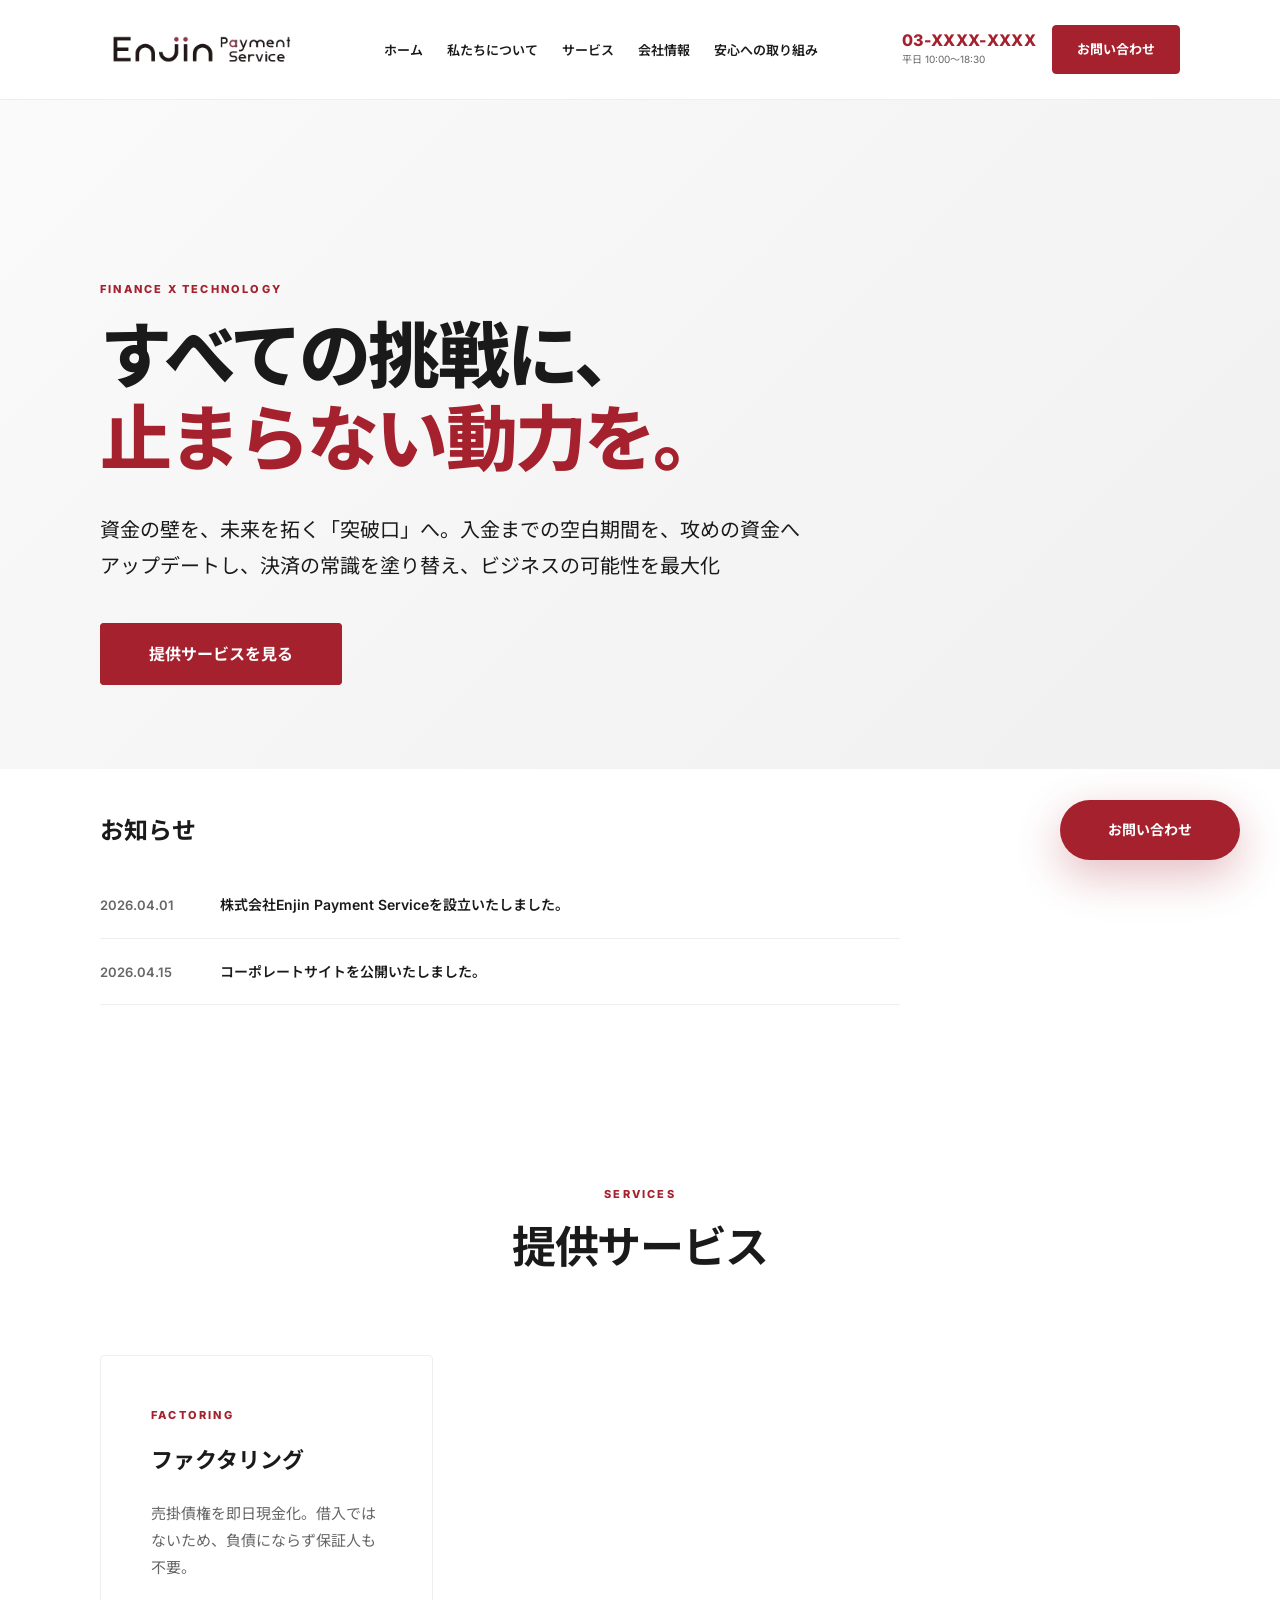
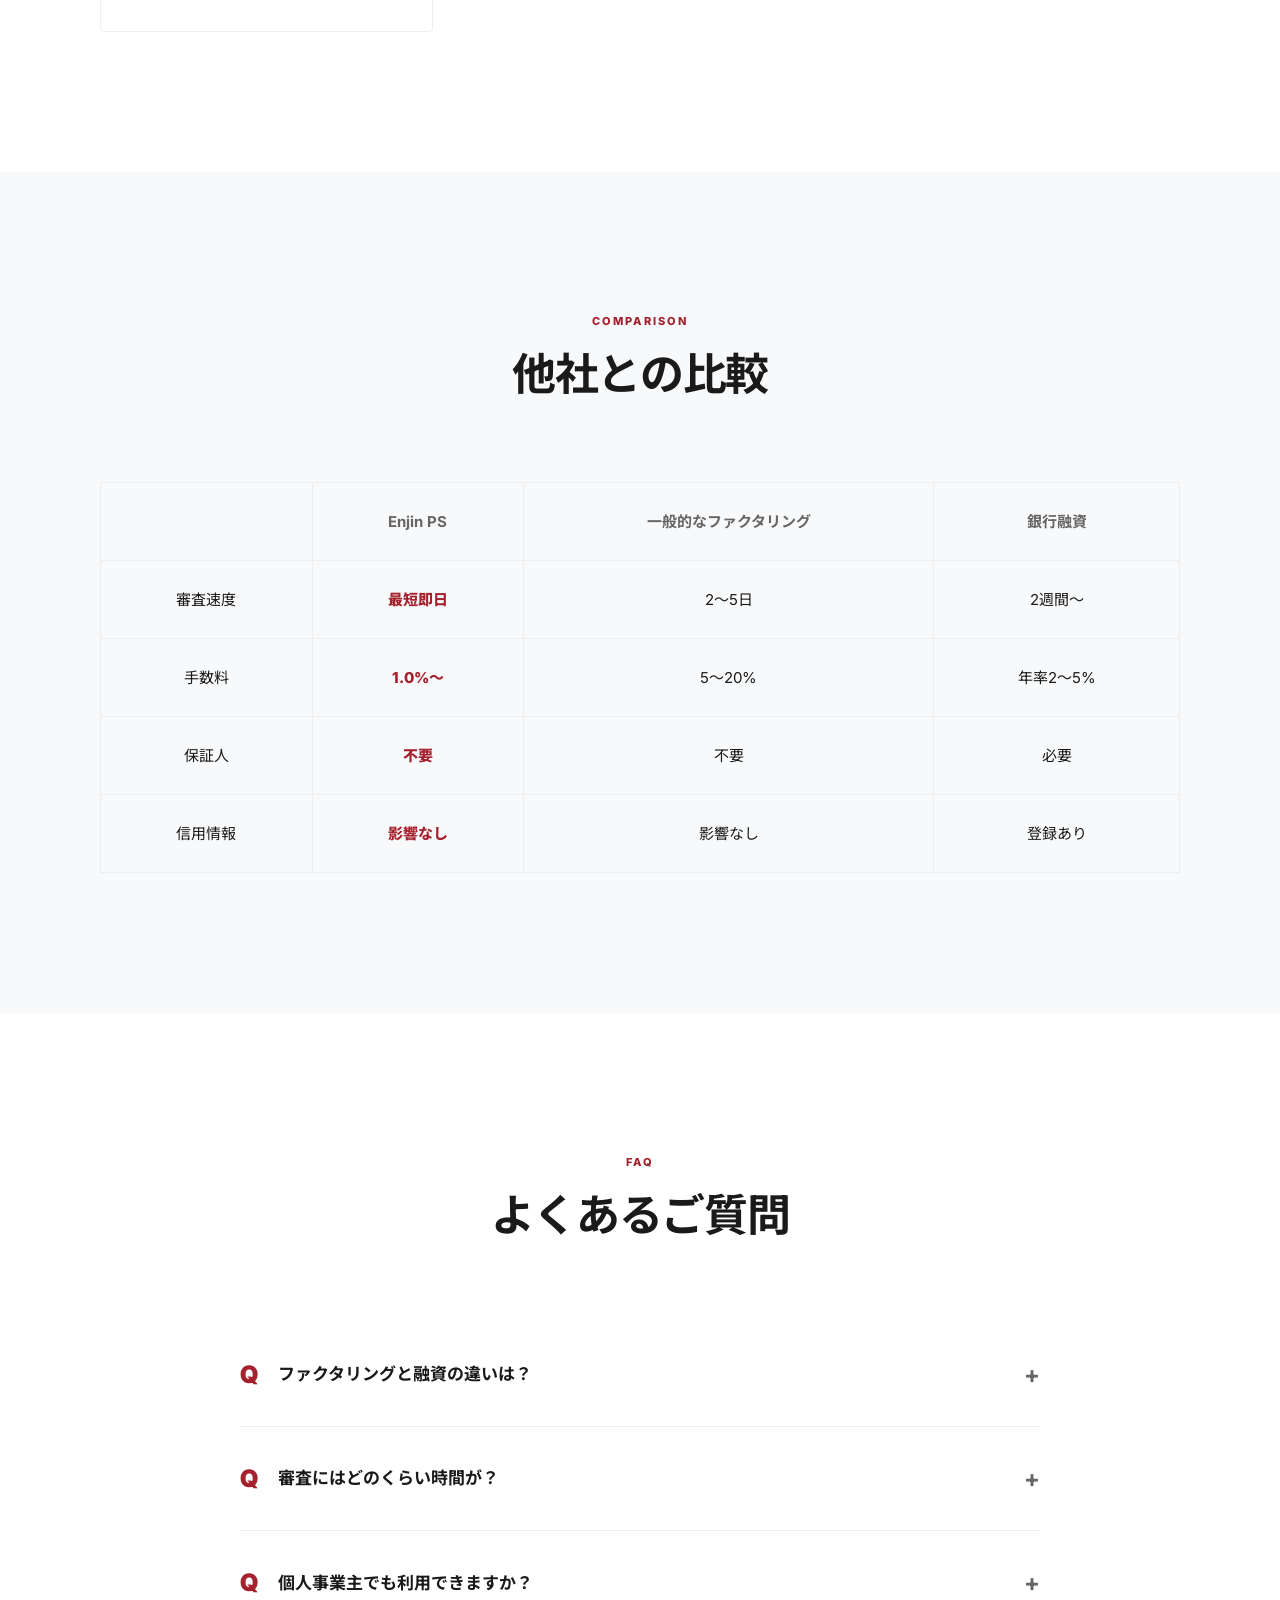
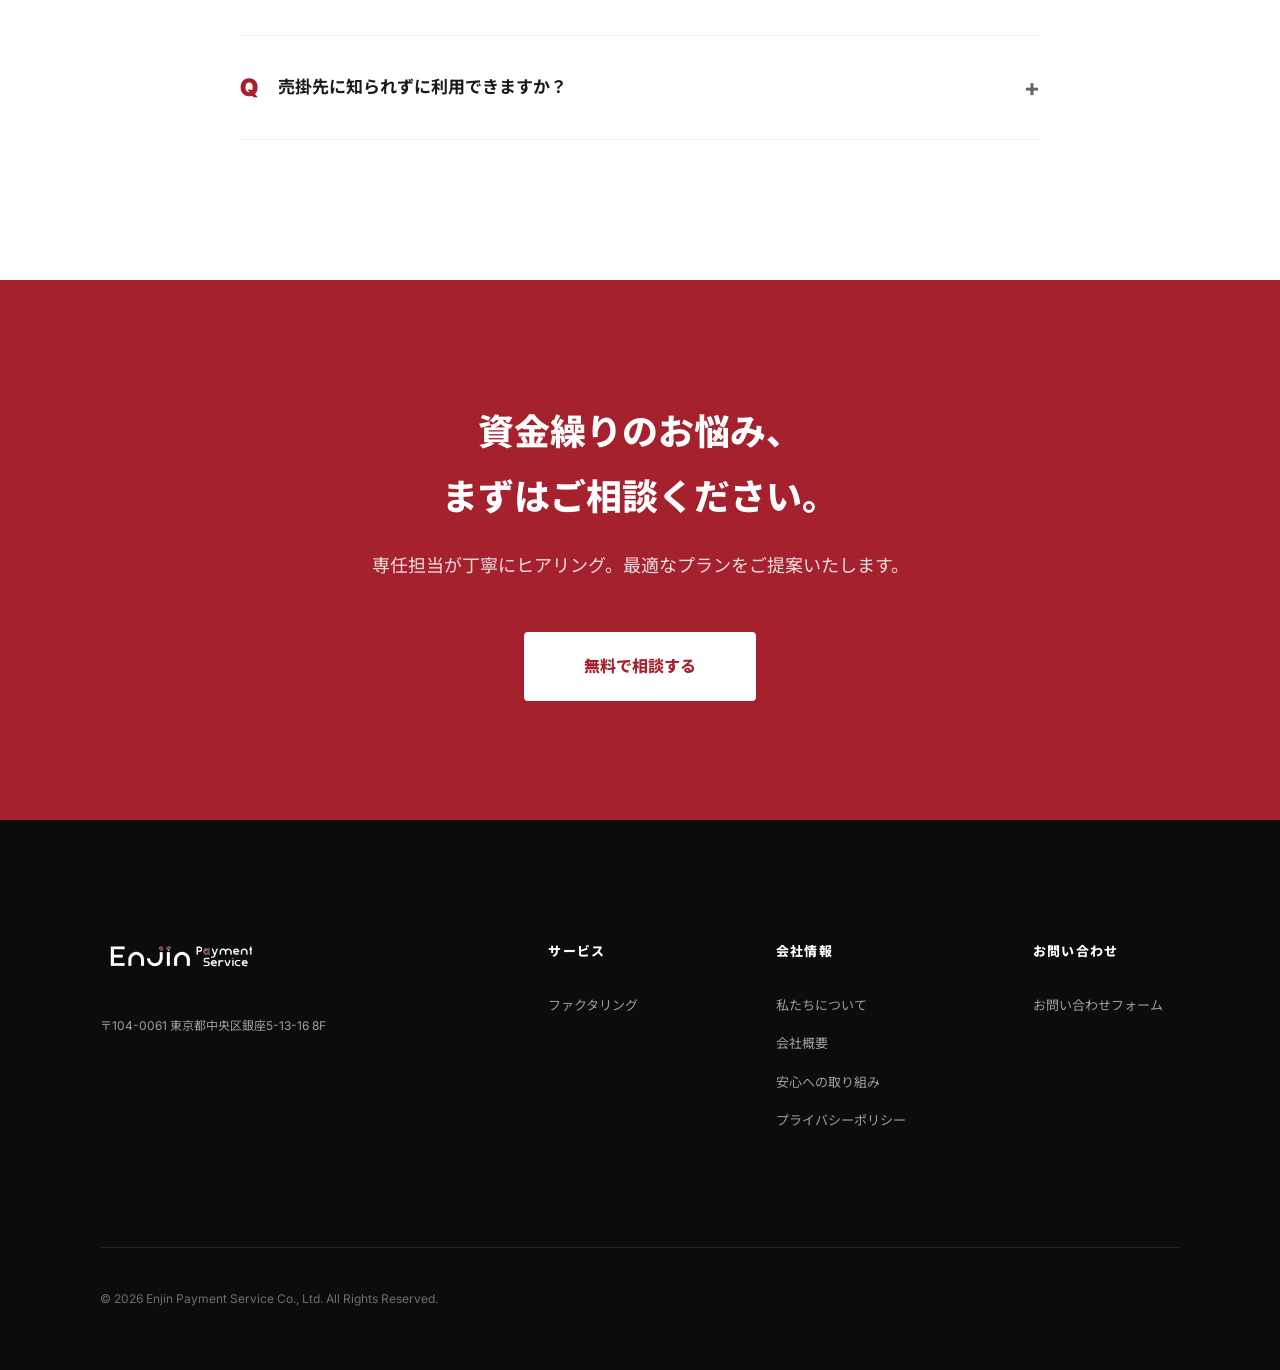
==== commit 2c0ebced: "feat: ファクタリングのみにサービスを絞り込み、数値セクション削除" ====
--- a/index.html
+++ b/index.html
@@ -1 +1 @@
-<!DOCTYPE html><html lang="ja"><head><meta charset="UTF-8"><meta name="viewport" content="width=device-width,initial-scale=1.0"><title>株式会社Enjin Payment Service | すべての挑戦に、止まらない動力を。</title><meta name="description" content="東証グロース上場グループのEnjin Payment Serviceが提供するファクタリング・給与前払いサービス。"><link rel="stylesheet" href="style.css"><link rel="preconnect" href="https://fonts.googleapis.com"><link rel="preconnect" href="https://fonts.gstatic.com" crossorigin><link href="https://fonts.googleapis.com/css2?family=Inter:wght@400;600;700;800&family=Noto+Sans+JP:wght@400;700&display=swap" rel="stylesheet"></head><body><div id="site-header"></div><div id="site-fab"></div><main><section class="hero-simple" style="padding:180px 0 100px;background:linear-gradient(135deg,#fafafa 0%,#f0f0f0 100%);"><div class="container reveal active"><span class="label">Finance x Technology</span><h1 style="font-size:72px;font-weight:800;letter-spacing:-0.04em;line-height:1.15;margin-bottom:32px;">すべての挑戦に、<br><span style="color:var(--primary);">止まらない動力を。</span></h1><p style="font-size:20px;margin-bottom:56px;max-width:700px;">資金の壁を、未来を拓く「突破口」へ。入金までの空白期間を、攻めの資金へアップデートし、決済の常識を塗り替え、ビジネスの可能性を最大化</p><div class="hero-actions"><a href="services.html" class="cta-btn-nav" style="padding:20px 48px;font-size:16px;">提供サービスを見る</a></div></div></section><section style="padding:40px 0;"><div class="container"><h2 style="font-size:24px;font-weight:700;margin-bottom:20px;">お知らせ</h2><div class="news-list"><div class="news-item"><span class="news-date">2026.04.01</span><div class="news-title"><a href="#">株式会社Enjin Payment Serviceを設立いたしました。</a></div></div><div class="news-item"><span class="news-date">2026.04.15</span><div class="news-title"><a href="#">コーポレートサイトを公開いたしました。</a></div></div></div></div></section><div class="evidence-bar"><div class="container"><div class="evidence-grid"><div class="evidence-item reveal"><div class="num">1.0<span class="unit">%～</span></div><div class="txt">業界最低水準手数料</div></div><div class="evidence-item reveal"><div class="num">24<span class="unit">時間</span></div><div class="txt">最短即日・スピード審査</div></div><div class="evidence-item reveal"><div class="num">2億4,052<span class="unit">万円</span></div><div class="txt">グループ資本金</div></div><div class="evidence-item reveal"><div class="num">222<span class="unit">名</span></div><div class="txt">グループ従業員数</div></div></div></div></div><section><div class="container"><div class="section-header reveal"><span class="label">Services</span><h2 class="title-large">提供サービス</h2></div><div class="grid-3"><div class="card reveal"><span class="label">Factoring</span><h3>ファクタリング</h3><p>売掛債権を即日現金化。借入ではないため、負債にならず保証人も不要。</p></div><div class="card reveal"><span class="label">Salary Advance</span><h3>給与前払い</h3><p>従業員の「働いた分だけ先に」を実現。企業負担ゼロで福利厚生を充実。</p></div><div class="card reveal"><span class="label">AI Scoring</span><h3>AI審査エンジン</h3><p>独自開発のAI審査で最短数時間で完了。透明性の高い評価を提供。</p></div></div></div></section><section style="background:var(--bg-alt);"><div class="container"><div class="section-header reveal"><span class="label">Comparison</span><h2 class="title-large">他社との比較</h2></div><table class="comp-table reveal"><tr><th></th><th class="highlight">Enjin PS</th><th>一般的なファクタリング</th><th>銀行融資</th></tr><tr><td>審査速度</td><td class="highlight">最短即日</td><td>2～5日</td><td>2週間～</td></tr><tr><td>手数料</td><td class="highlight">1.0%～</td><td>5～20%</td><td>年率2～5%</td></tr><tr><td>保証人</td><td class="highlight">不要</td><td>不要</td><td>必要</td></tr><tr><td>信用情報</td><td class="highlight">影響なし</td><td>影響なし</td><td>登録あり</td></tr><tr><td>資本金</td><td class="highlight">2億4,052万円</td><td>非公開が多い</td><td>—</td></tr></table></div></section><section><div class="container"><div class="section-header reveal"><span class="label">FAQ</span><h2 class="title-large">よくあるご質問</h2></div><div class="faq-list reveal" style="max-width:800px;margin:0 auto;"><div class="faq-item"><div class="faq-q">ファクタリングと融資の違いは？</div><div class="faq-a">売掛債権の「売却」であり借入ではありません。負債にならず保証人も不要です。</div></div><div class="faq-item"><div class="faq-q">審査にはどのくらい時間が？</div><div class="faq-a">AI審査で最短即日。通常数時間以内に結果をお伝えします。</div></div><div class="faq-item"><div class="faq-q">個人事業主でも利用できますか？</div><div class="faq-a">はい。売掛債権をお持ちであれば対応いたします。</div></div><div class="faq-item"><div class="faq-q">売掛先に知られずに利用できますか？</div><div class="faq-a">2社間ファクタリングなら売掛先への通知なくご利用いただけます。</div></div></div></div></section><section style="background:var(--primary);color:#fff;padding:120px 0;text-align:center;"><div class="container reveal"><h2 style="font-size:36px;font-weight:800;margin-bottom:20px;">資金繰りのお悩み、<br>まずはご相談ください。</h2><p style="font-size:18px;opacity:0.85;margin-bottom:50px;">専任担当が丁寧にヒアリング。最適なプランをご提案いたします。</p><a href="contact.html" style="display:inline-block;background:#fff;color:var(--primary);padding:20px 60px;font-weight:800;font-size:16px;border-radius:4px;">無料で相談する</a></div></section></main><div id="site-footer"></div><script src="components.js"></script></body></html>+<!DOCTYPE html><html lang="ja"><head><meta charset="UTF-8"><meta name="viewport" content="width=device-width,initial-scale=1.0"><title>株式会社Enjin Payment Service | すべての挑戦に、止まらない動力を。</title><meta name="description" content="東証グロース上場グループのEnjin Payment Serviceが提供するファクタリングサービス。"><link rel="stylesheet" href="style.css"><link rel="preconnect" href="https://fonts.googleapis.com"><link rel="preconnect" href="https://fonts.gstatic.com" crossorigin><link href="https://fonts.googleapis.com/css2?family=Inter:wght@400;600;700;800&family=Noto+Sans+JP:wght@400;700&display=swap" rel="stylesheet"></head><body><div id="site-header"></div><div id="site-fab"></div><main><section class="hero-simple" style="padding:180px 0 100px;background:linear-gradient(135deg,#fafafa 0%,#f0f0f0 100%);"><div class="container reveal active"><span class="label">Finance x Technology</span><h1 style="font-size:72px;font-weight:800;letter-spacing:-0.04em;line-height:1.15;margin-bottom:32px;">すべての挑戦に、<br><span style="color:var(--primary);">止まらない動力を。</span></h1><p style="font-size:20px;margin-bottom:56px;max-width:700px;">資金の壁を、未来を拓く「突破口」へ。入金までの空白期間を、攻めの資金へアップデートし、決済の常識を塗り替え、ビジネスの可能性を最大化</p><div class="hero-actions"><a href="services.html" class="cta-btn-nav" style="padding:20px 48px;font-size:16px;">提供サービスを見る</a></div></div></section><section style="padding:40px 0;"><div class="container"><h2 style="font-size:24px;font-weight:700;margin-bottom:20px;">お知らせ</h2><div class="news-list"><div class="news-item"><span class="news-date">2026.04.01</span><div class="news-title"><a href="#">株式会社Enjin Payment Serviceを設立いたしました。</a></div></div><div class="news-item"><span class="news-date">2026.04.15</span><div class="news-title"><a href="#">コーポレートサイトを公開いたしました。</a></div></div></div></div></section><section><div class="container"><div class="section-header reveal"><span class="label">Services</span><h2 class="title-large">提供サービス</h2></div><div class="grid-3"><div class="card reveal"><span class="label">Factoring</span><h3>ファクタリング</h3><p>売掛債権を即日現金化。借入ではないため、負債にならず保証人も不要。</p></div></div></div></section><section style="background:var(--bg-alt);"><div class="container"><div class="section-header reveal"><span class="label">Comparison</span><h2 class="title-large">他社との比較</h2></div><table class="comp-table reveal"><tr><th></th><th class="highlight">Enjin PS</th><th>一般的なファクタリング</th><th>銀行融資</th></tr><tr><td>審査速度</td><td class="highlight">最短即日</td><td>2～5日</td><td>2週間～</td></tr><tr><td>手数料</td><td class="highlight">1.0%～</td><td>5～20%</td><td>年率2～5%</td></tr><tr><td>保証人</td><td class="highlight">不要</td><td>不要</td><td>必要</td></tr><tr><td>信用情報</td><td class="highlight">影響なし</td><td>影響なし</td><td>登録あり</td></tr></table></div></section><section><div class="container"><div class="section-header reveal"><span class="label">FAQ</span><h2 class="title-large">よくあるご質問</h2></div><div class="faq-list reveal" style="max-width:800px;margin:0 auto;"><div class="faq-item"><div class="faq-q">ファクタリングと融資の違いは？</div><div class="faq-a">売掛債権の「売却」であり借入ではありません。負債にならず保証人も不要です。</div></div><div class="faq-item"><div class="faq-q">審査にはどのくらい時間が？</div><div class="faq-a">AI審査で最短即日。通常数時間以内に結果をお伝えします。</div></div><div class="faq-item"><div class="faq-q">個人事業主でも利用できますか？</div><div class="faq-a">はい。売掛債権をお持ちであれば対応いたします。</div></div><div class="faq-item"><div class="faq-q">売掛先に知られずに利用できますか？</div><div class="faq-a">2社間ファクタリングなら売掛先への通知なくご利用いただけます。</div></div></div></div></section><section style="background:var(--primary);color:#fff;padding:120px 0;text-align:center;"><div class="container reveal"><h2 style="font-size:36px;font-weight:800;margin-bottom:20px;">資金繰りのお悩み、<br>まずはご相談ください。</h2><p style="font-size:18px;opacity:0.85;margin-bottom:50px;">専任担当が丁寧にヒアリング。最適なプランをご提案いたします。</p><a href="contact.html" style="display:inline-block;background:#fff;color:var(--primary);padding:20px 60px;font-weight:800;font-size:16px;border-radius:4px;">無料で相談する</a></div></section></main><div id="site-footer"></div><script src="components.js"></script></body></html>
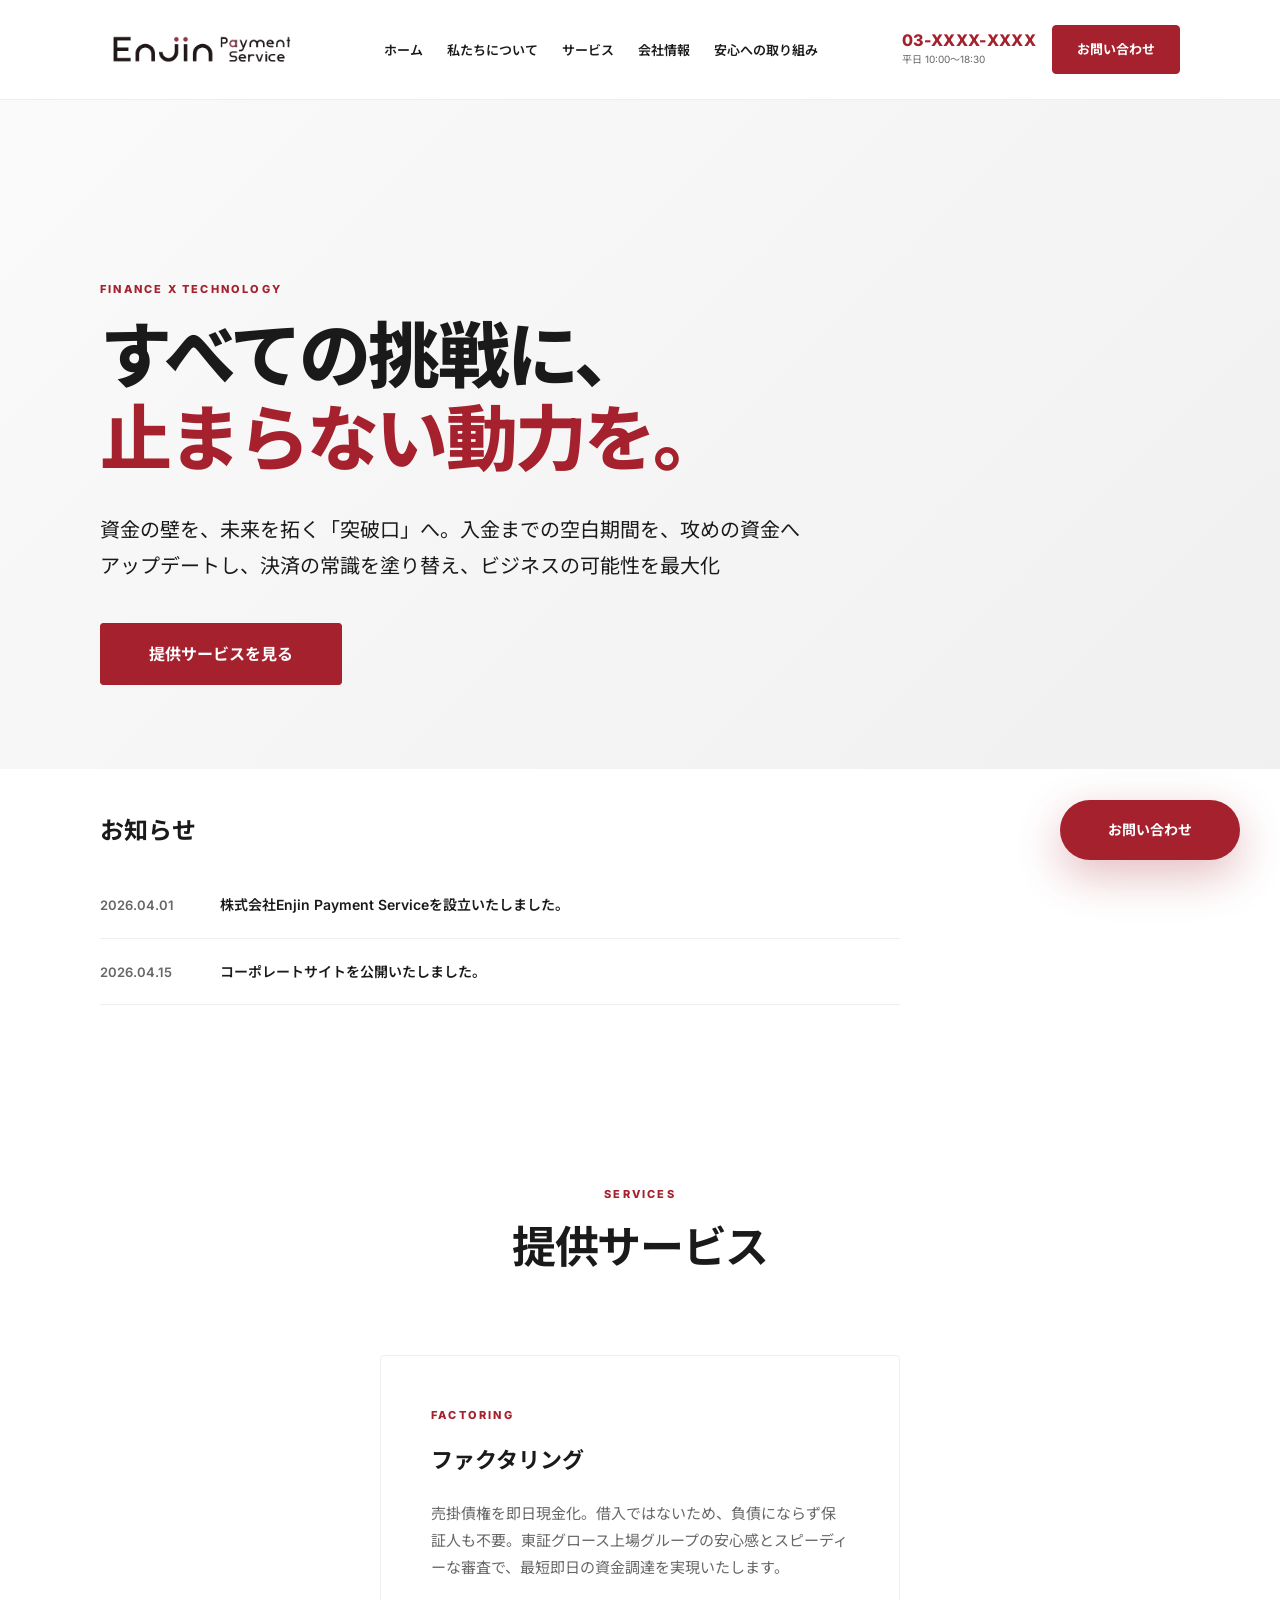
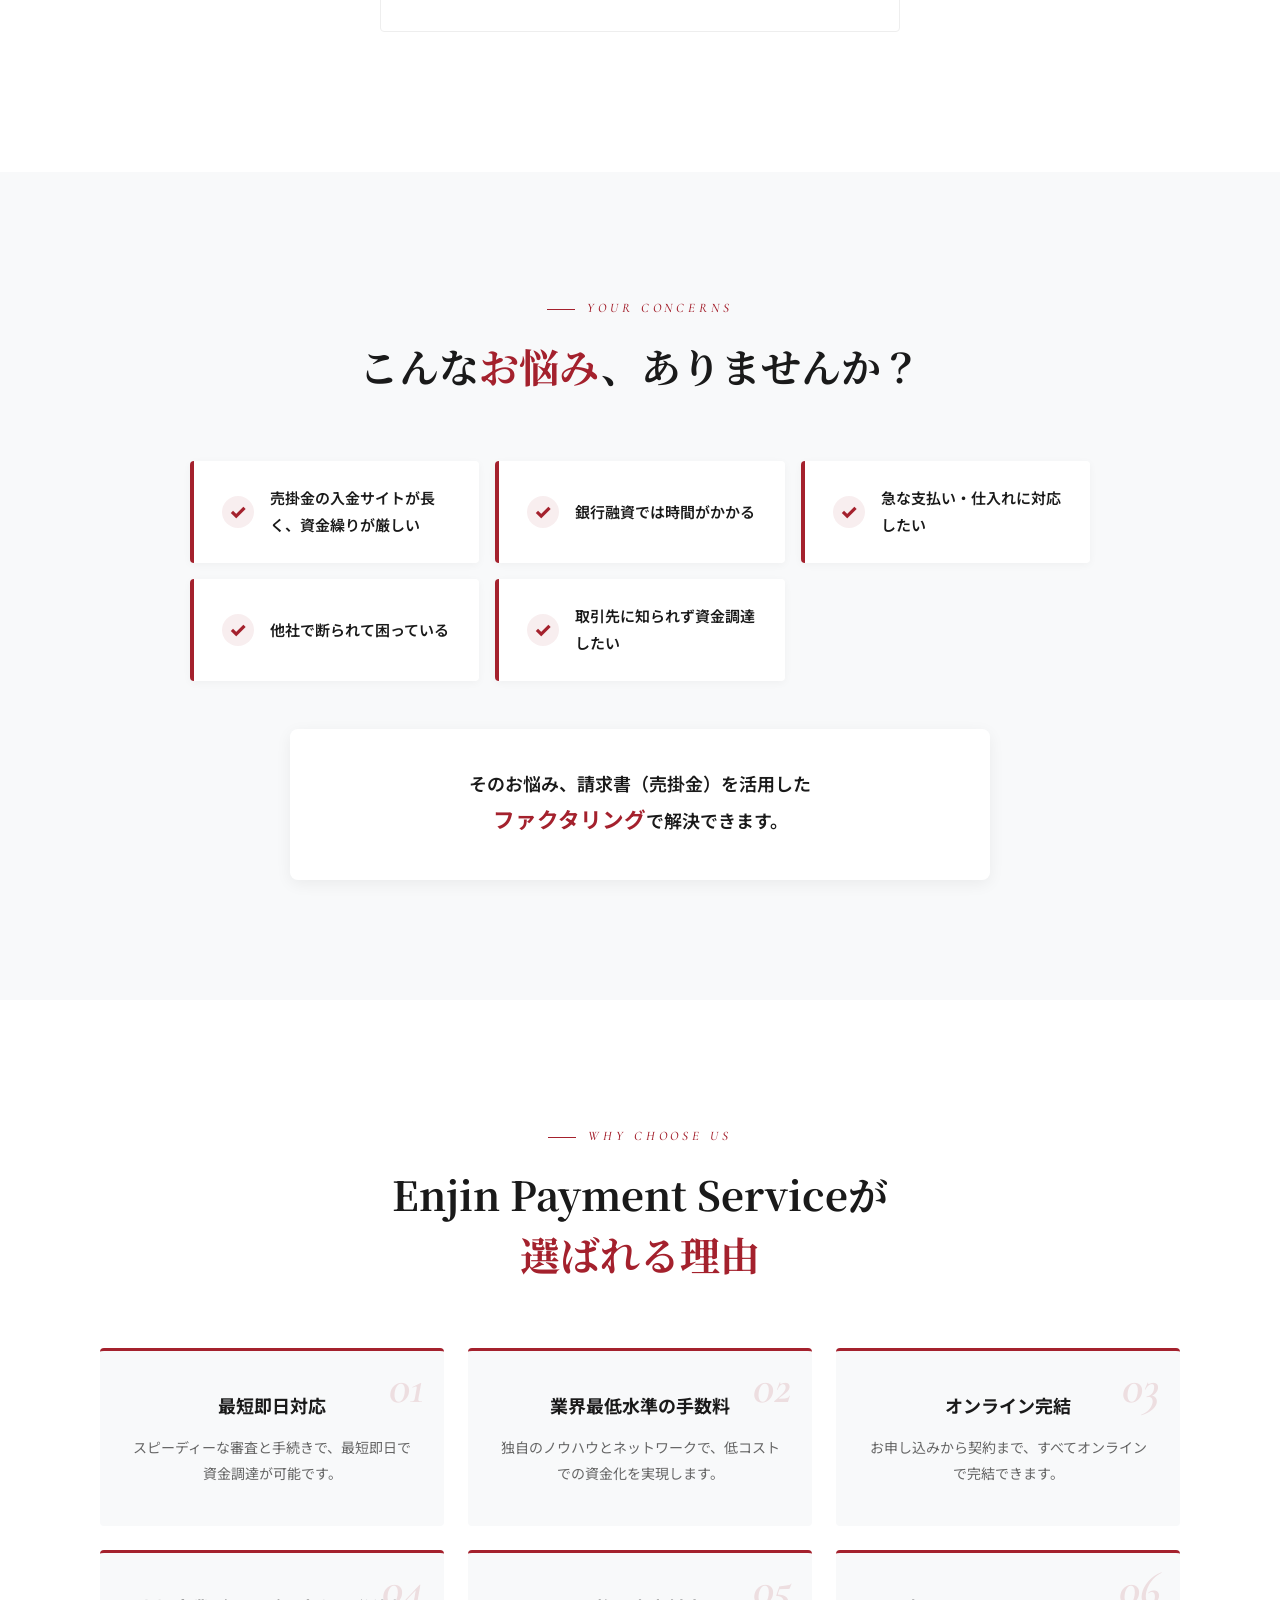
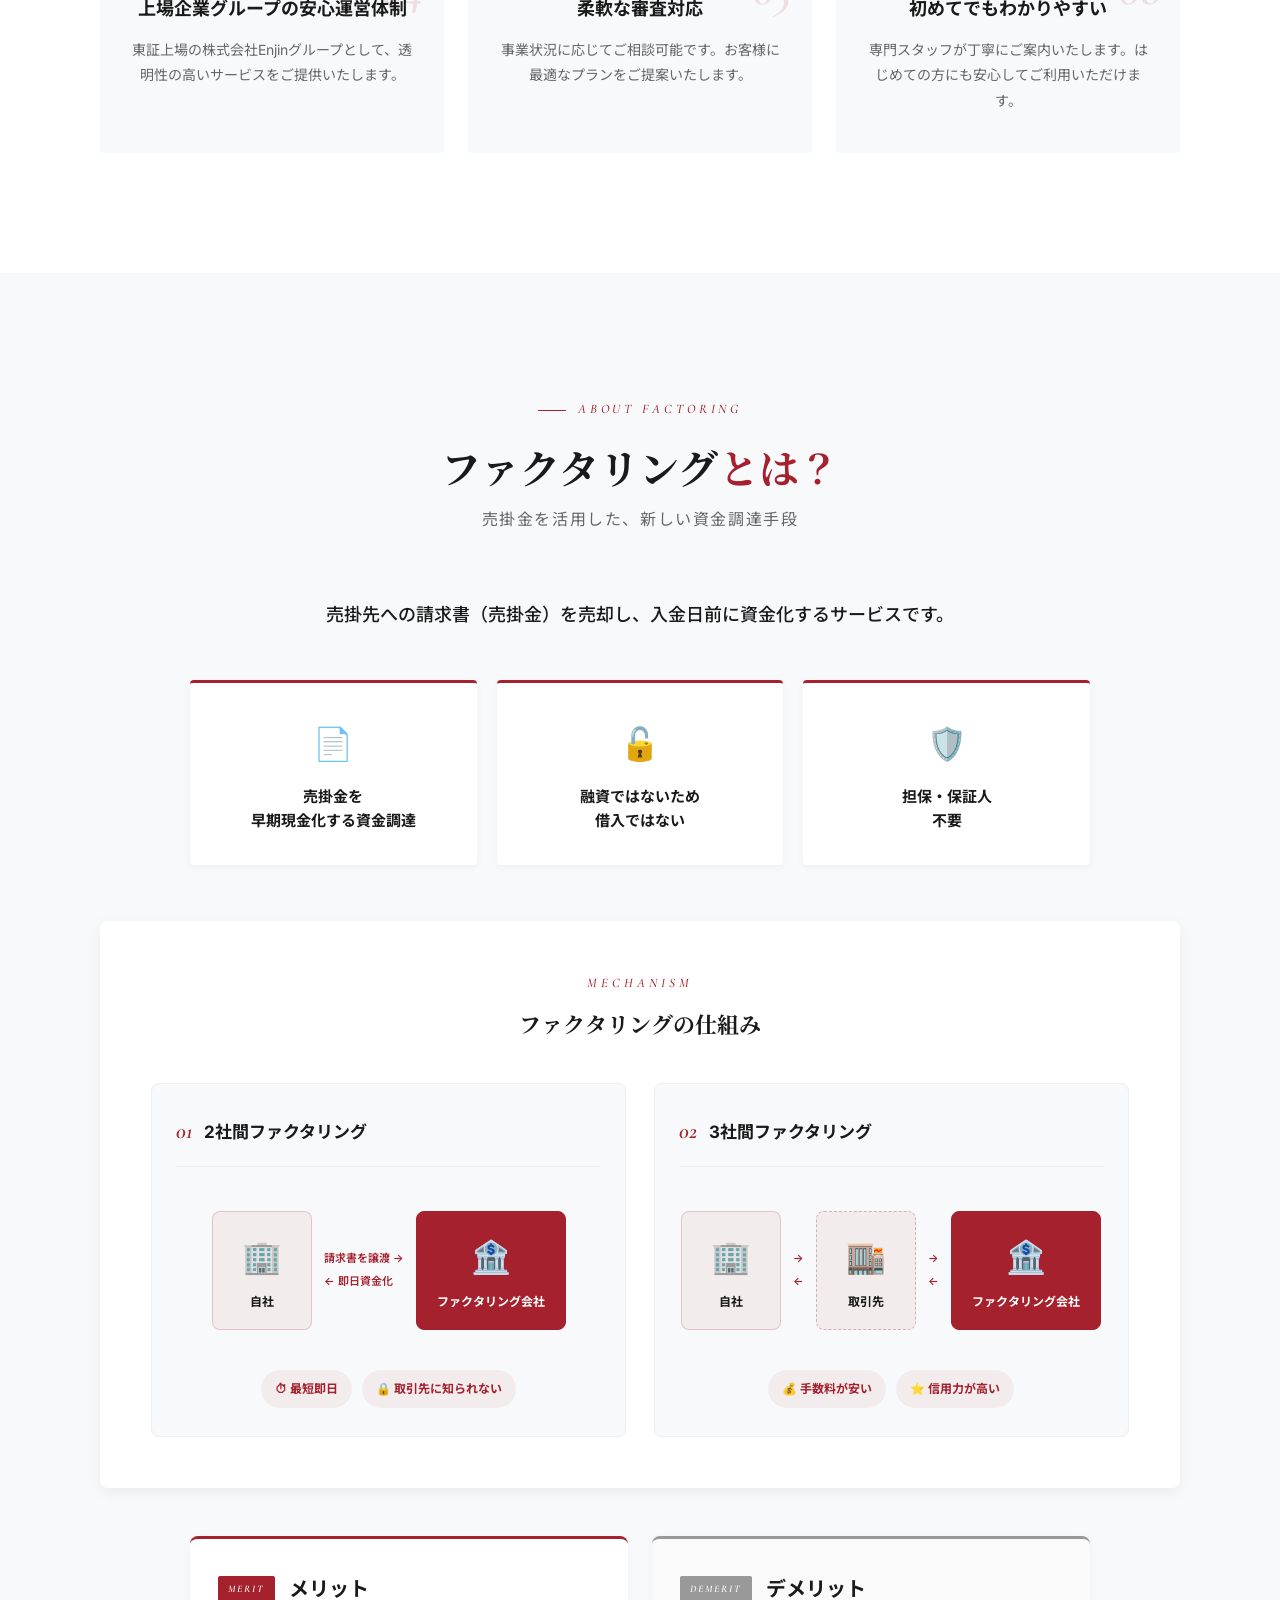
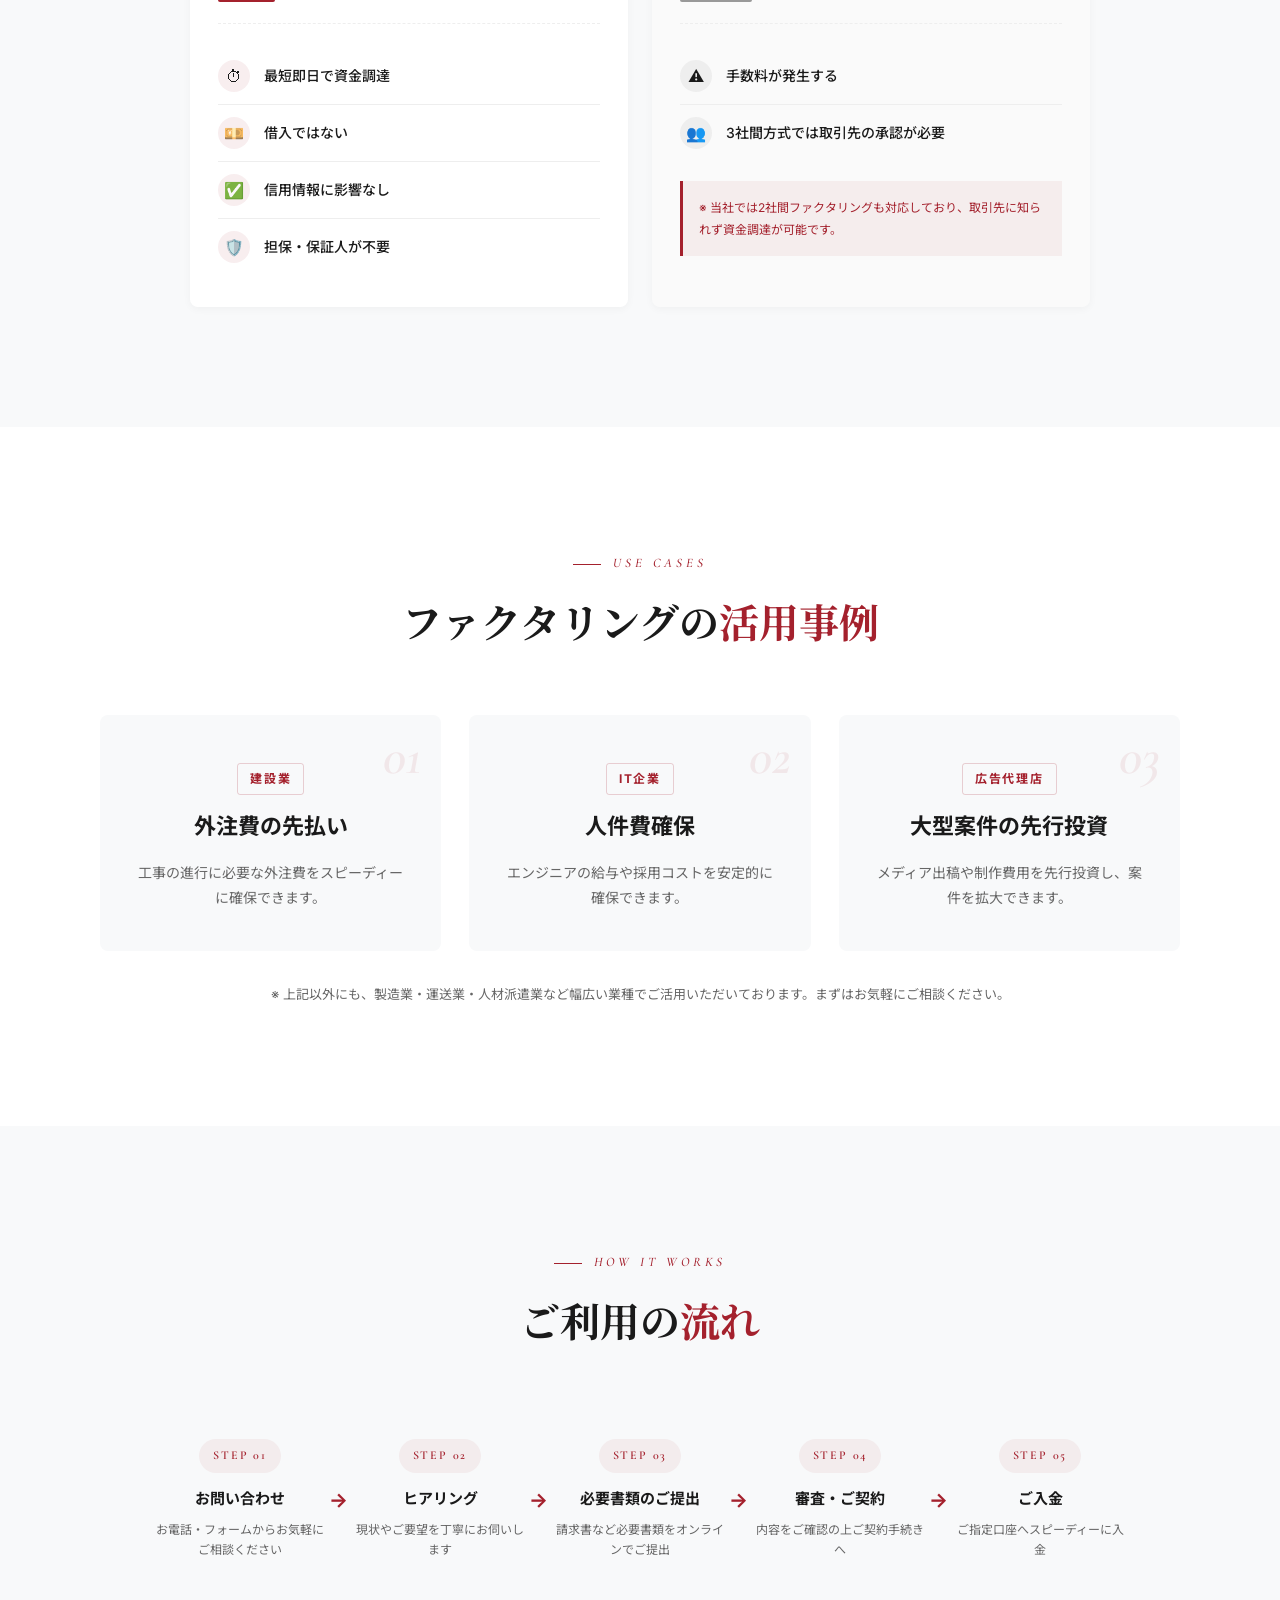
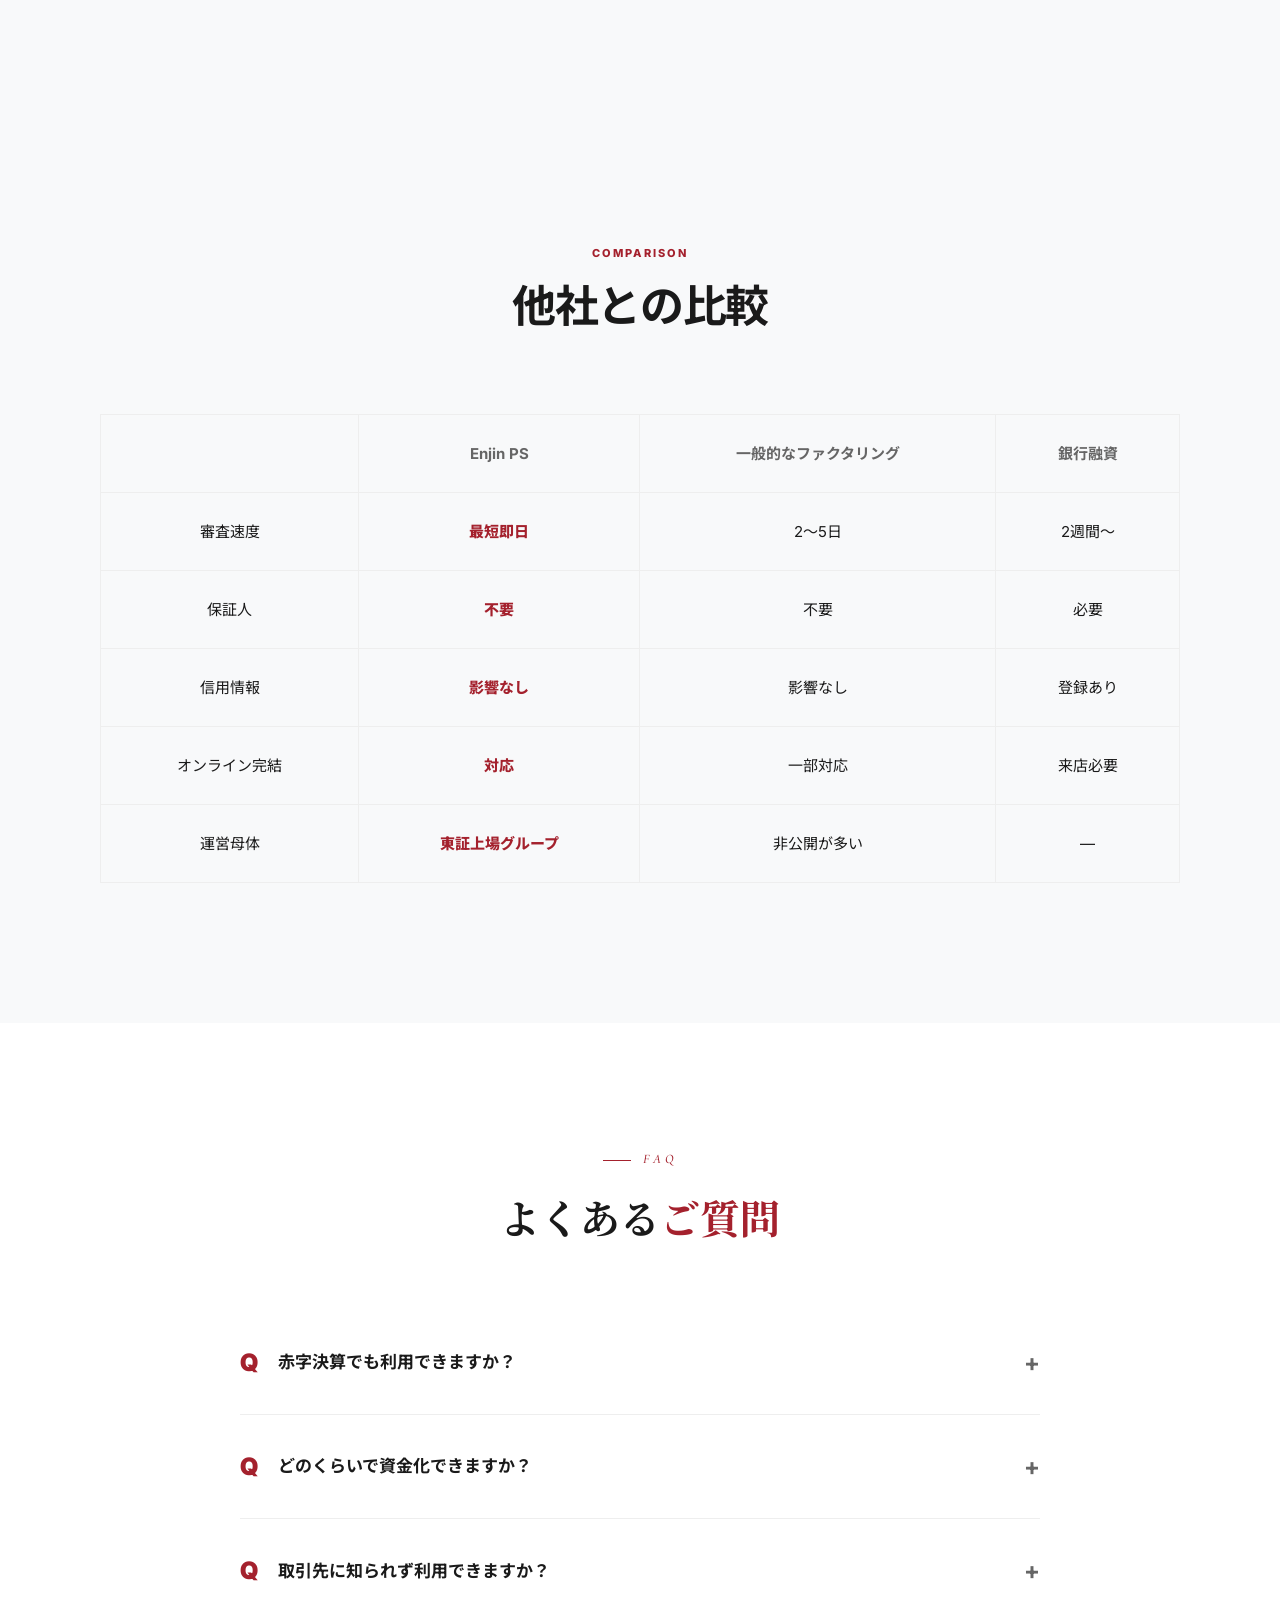
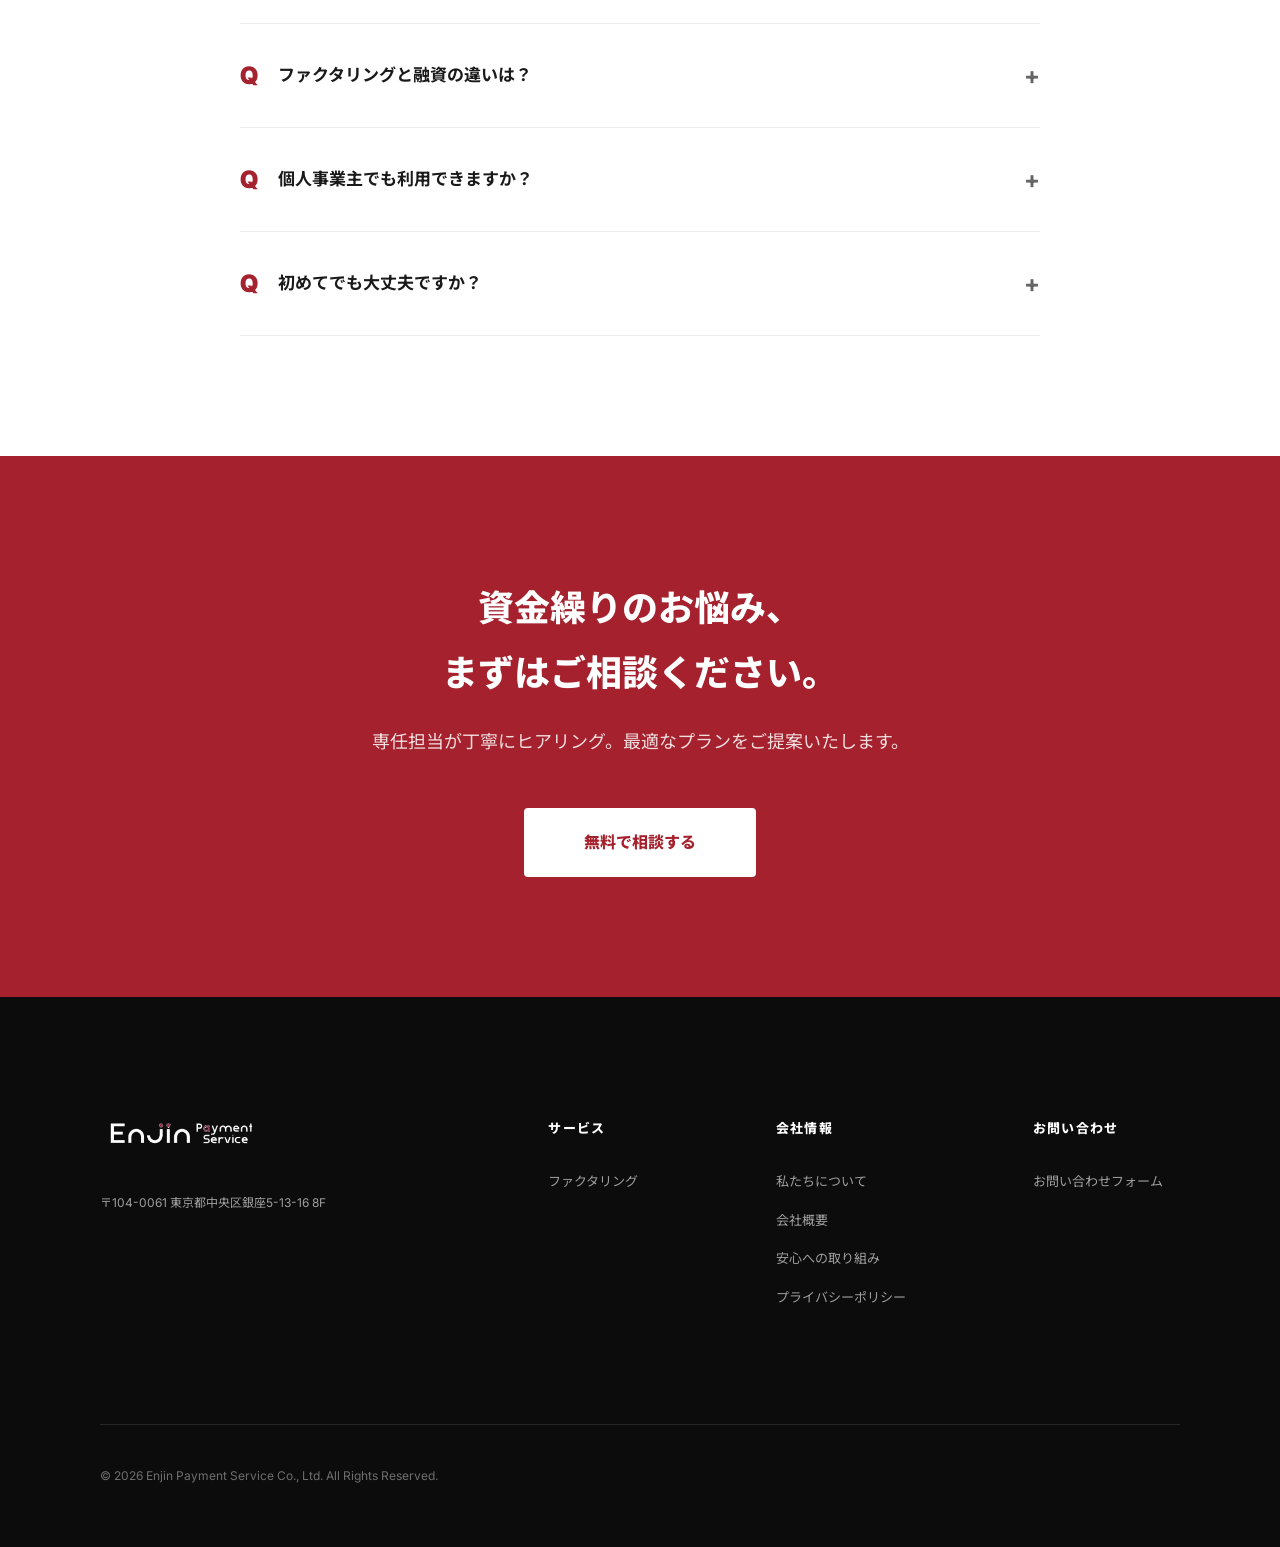
==== commit e72b307d: "feat: ファクタリング解説コンテンツ大幅拡充 - 五十嵐HTML元にお悩み・選ばれる理由・仕組み・メリデメ・活用事例・利用の流れ・FAQ充実化" ====
--- a/index.html
+++ b/index.html
@@ -1 +1,214 @@
-<!DOCTYPE html><html lang="ja"><head><meta charset="UTF-8"><meta name="viewport" content="width=device-width,initial-scale=1.0"><title>株式会社Enjin Payment Service | すべての挑戦に、止まらない動力を。</title><meta name="description" content="東証グロース上場グループのEnjin Payment Serviceが提供するファクタリングサービス。"><link rel="stylesheet" href="style.css"><link rel="preconnect" href="https://fonts.googleapis.com"><link rel="preconnect" href="https://fonts.gstatic.com" crossorigin><link href="https://fonts.googleapis.com/css2?family=Inter:wght@400;600;700;800&family=Noto+Sans+JP:wght@400;700&display=swap" rel="stylesheet"></head><body><div id="site-header"></div><div id="site-fab"></div><main><section class="hero-simple" style="padding:180px 0 100px;background:linear-gradient(135deg,#fafafa 0%,#f0f0f0 100%);"><div class="container reveal active"><span class="label">Finance x Technology</span><h1 style="font-size:72px;font-weight:800;letter-spacing:-0.04em;line-height:1.15;margin-bottom:32px;">すべての挑戦に、<br><span style="color:var(--primary);">止まらない動力を。</span></h1><p style="font-size:20px;margin-bottom:56px;max-width:700px;">資金の壁を、未来を拓く「突破口」へ。入金までの空白期間を、攻めの資金へアップデートし、決済の常識を塗り替え、ビジネスの可能性を最大化</p><div class="hero-actions"><a href="services.html" class="cta-btn-nav" style="padding:20px 48px;font-size:16px;">提供サービスを見る</a></div></div></section><section style="padding:40px 0;"><div class="container"><h2 style="font-size:24px;font-weight:700;margin-bottom:20px;">お知らせ</h2><div class="news-list"><div class="news-item"><span class="news-date">2026.04.01</span><div class="news-title"><a href="#">株式会社Enjin Payment Serviceを設立いたしました。</a></div></div><div class="news-item"><span class="news-date">2026.04.15</span><div class="news-title"><a href="#">コーポレートサイトを公開いたしました。</a></div></div></div></div></section><section><div class="container"><div class="section-header reveal"><span class="label">Services</span><h2 class="title-large">提供サービス</h2></div><div class="grid-3"><div class="card reveal"><span class="label">Factoring</span><h3>ファクタリング</h3><p>売掛債権を即日現金化。借入ではないため、負債にならず保証人も不要。</p></div></div></div></section><section style="background:var(--bg-alt);"><div class="container"><div class="section-header reveal"><span class="label">Comparison</span><h2 class="title-large">他社との比較</h2></div><table class="comp-table reveal"><tr><th></th><th class="highlight">Enjin PS</th><th>一般的なファクタリング</th><th>銀行融資</th></tr><tr><td>審査速度</td><td class="highlight">最短即日</td><td>2～5日</td><td>2週間～</td></tr><tr><td>手数料</td><td class="highlight">1.0%～</td><td>5～20%</td><td>年率2～5%</td></tr><tr><td>保証人</td><td class="highlight">不要</td><td>不要</td><td>必要</td></tr><tr><td>信用情報</td><td class="highlight">影響なし</td><td>影響なし</td><td>登録あり</td></tr></table></div></section><section><div class="container"><div class="section-header reveal"><span class="label">FAQ</span><h2 class="title-large">よくあるご質問</h2></div><div class="faq-list reveal" style="max-width:800px;margin:0 auto;"><div class="faq-item"><div class="faq-q">ファクタリングと融資の違いは？</div><div class="faq-a">売掛債権の「売却」であり借入ではありません。負債にならず保証人も不要です。</div></div><div class="faq-item"><div class="faq-q">審査にはどのくらい時間が？</div><div class="faq-a">AI審査で最短即日。通常数時間以内に結果をお伝えします。</div></div><div class="faq-item"><div class="faq-q">個人事業主でも利用できますか？</div><div class="faq-a">はい。売掛債権をお持ちであれば対応いたします。</div></div><div class="faq-item"><div class="faq-q">売掛先に知られずに利用できますか？</div><div class="faq-a">2社間ファクタリングなら売掛先への通知なくご利用いただけます。</div></div></div></div></section><section style="background:var(--primary);color:#fff;padding:120px 0;text-align:center;"><div class="container reveal"><h2 style="font-size:36px;font-weight:800;margin-bottom:20px;">資金繰りのお悩み、<br>まずはご相談ください。</h2><p style="font-size:18px;opacity:0.85;margin-bottom:50px;">専任担当が丁寧にヒアリング。最適なプランをご提案いたします。</p><a href="contact.html" style="display:inline-block;background:#fff;color:var(--primary);padding:20px 60px;font-weight:800;font-size:16px;border-radius:4px;">無料で相談する</a></div></section></main><div id="site-footer"></div><script src="components.js"></script></body></html>+<!DOCTYPE html><html lang="ja"><head><meta charset="UTF-8"><meta name="viewport" content="width=device-width,initial-scale=1.0"><title>株式会社Enjin Payment Service | ファクタリングによる即日資金調達</title><meta name="description" content="Enjin Payment Service｜請求書を、すぐに現金化。東証グロース上場グループが提供するファクタリングで、最短即日の資金調達を実現。オンライン完結・全国対応。"><link rel="stylesheet" href="style.css"><link rel="preconnect" href="https://fonts.googleapis.com"><link rel="preconnect" href="https://fonts.gstatic.com" crossorigin><link href="https://fonts.googleapis.com/css2?family=Inter:wght@400;600;700;800&family=Noto+Sans+JP:wght@400;500;700&family=Noto+Serif+JP:wght@400;500;700&family=Cormorant+Garamond:ital,wght@0,400;0,500;0,600;0,700;1,400&display=swap" rel="stylesheet"></head><body><div id="site-header"></div><div id="site-fab"></div><main>
+
+<!-- ===== HERO ===== -->
+<section class="hero-simple" style="padding:180px 0 100px;background:linear-gradient(135deg,#fafafa 0%,#f0f0f0 100%);">
+<div class="container reveal active">
+<span class="label">Finance x Technology</span>
+<h1 style="font-size:clamp(36px,6vw,72px);font-weight:800;letter-spacing:-0.04em;line-height:1.15;margin-bottom:32px;">すべての挑戦に、<br><span style="color:var(--primary);">止まらない動力を。</span></h1>
+<p style="font-size:clamp(16px,2vw,20px);margin-bottom:56px;max-width:700px;">資金の壁を、未来を拓く「突破口」へ。入金までの空白期間を、攻めの資金へアップデートし、決済の常識を塗り替え、ビジネスの可能性を最大化</p>
+<div class="hero-actions"><a href="#factoring" class="cta-btn-nav" style="padding:20px 48px;font-size:16px;">提供サービスを見る</a></div>
+</div>
+</section>
+
+<!-- ===== NEWS ===== -->
+<section style="padding:40px 0;">
+<div class="container">
+<h2 style="font-size:24px;font-weight:700;margin-bottom:20px;">お知らせ</h2>
+<div class="news-list">
+<div class="news-item"><span class="news-date">2026.04.01</span><div class="news-title"><a href="#">株式会社Enjin Payment Serviceを設立いたしました。</a></div></div>
+<div class="news-item"><span class="news-date">2026.04.15</span><div class="news-title"><a href="#">コーポレートサイトを公開いたしました。</a></div></div>
+</div>
+</div>
+</section>
+
+<!-- ===== SERVICES (Factoring Only) ===== -->
+<section>
+<div class="container">
+<div class="section-header reveal"><span class="label">Services</span><h2 class="title-large">提供サービス</h2></div>
+<div style="max-width:520px;margin:0 auto;">
+<div class="card reveal"><span class="label">Factoring</span><h3>ファクタリング</h3><p>売掛債権を即日現金化。借入ではないため、負債にならず保証人も不要。東証グロース上場グループの安心感とスピーディーな審査で、最短即日の資金調達を実現いたします。</p></div>
+</div>
+</div>
+</section>
+
+<!-- ===== WORRIES ===== -->
+<section class="eps-section eps-worries" id="worries">
+<div class="container">
+<div class="eps-section-head reveal">
+<span class="eps-label">YOUR CONCERNS</span>
+<h2 class="eps-title">こんな<span class="eps-accent">お悩み</span>、ありませんか？</h2>
+</div>
+<ul class="worries-list reveal">
+<li class="worry-card"><span class="worry-icon">✓</span><p>売掛金の入金サイトが長く、資金繰りが厳しい</p></li>
+<li class="worry-card"><span class="worry-icon">✓</span><p>銀行融資では時間がかかる</p></li>
+<li class="worry-card"><span class="worry-icon">✓</span><p>急な支払い・仕入れに対応したい</p></li>
+<li class="worry-card"><span class="worry-icon">✓</span><p>他社で断られて困っている</p></li>
+<li class="worry-card"><span class="worry-icon">✓</span><p>取引先に知られず資金調達したい</p></li>
+</ul>
+<div class="worries-resolve reveal">
+<p class="worries-resolve-text">そのお悩み、請求書（売掛金）を活用した<br><span class="eps-highlight">ファクタリング</span>で解決できます。</p>
+</div>
+</div>
+</section>
+
+<!-- ===== WHY CHOOSE US ===== -->
+<section class="eps-section eps-reasons" id="reasons">
+<div class="container">
+<div class="eps-section-head reveal">
+<span class="eps-label">WHY CHOOSE US</span>
+<h2 class="eps-title">Enjin Payment Serviceが<br><span class="eps-accent">選ばれる理由</span></h2>
+</div>
+<div class="reasons-grid reveal">
+<article class="reason-card"><div class="reason-num">01</div><h3 class="reason-title">最短即日対応</h3><p class="reason-desc">スピーディーな審査と手続きで、最短即日で資金調達が可能です。</p></article>
+<article class="reason-card"><div class="reason-num">02</div><h3 class="reason-title">業界最低水準の手数料</h3><p class="reason-desc">独自のノウハウとネットワークで、低コストでの資金化を実現します。</p></article>
+<article class="reason-card"><div class="reason-num">03</div><h3 class="reason-title">オンライン完結</h3><p class="reason-desc">お申し込みから契約まで、すべてオンラインで完結できます。</p></article>
+<article class="reason-card"><div class="reason-num">04</div><h3 class="reason-title">上場企業グループの安心運営体制</h3><p class="reason-desc">東証上場の株式会社Enjinグループとして、透明性の高いサービスをご提供いたします。</p></article>
+<article class="reason-card"><div class="reason-num">05</div><h3 class="reason-title">柔軟な審査対応</h3><p class="reason-desc">事業状況に応じてご相談可能です。お客様に最適なプランをご提案いたします。</p></article>
+<article class="reason-card"><div class="reason-num">06</div><h3 class="reason-title">初めてでもわかりやすい</h3><p class="reason-desc">専門スタッフが丁寧にご案内いたします。はじめての方にも安心してご利用いただけます。</p></article>
+</div>
+</div>
+</section>
+
+<!-- ===== ABOUT FACTORING ===== -->
+<section class="eps-section eps-factoring" id="factoring">
+<div class="container">
+<div class="eps-section-head reveal">
+<span class="eps-label">ABOUT FACTORING</span>
+<h2 class="eps-title">ファクタリング<span class="eps-accent">とは？</span></h2>
+<p class="eps-subtitle">売掛金を活用した、新しい資金調達手段</p>
+</div>
+
+<p class="factoring-intro reveal">売掛先への請求書（売掛金）を売却し、入金日前に資金化するサービスです。</p>
+
+<!-- 3 key points -->
+<div class="fct-points reveal">
+<div class="fct-point"><div class="fct-point-icon">📄</div><h4>売掛金を<br>早期現金化する資金調達</h4></div>
+<div class="fct-point"><div class="fct-point-icon">🔓</div><h4>融資ではないため<br>借入ではない</h4></div>
+<div class="fct-point"><div class="fct-point-icon">🛡️</div><h4>担保・保証人<br>不要</h4></div>
+</div>
+
+<!-- MECHANISM -->
+<div class="factoring-mech reveal">
+<h3 class="mech-title"><span class="mech-title-en">MECHANISM</span><span class="mech-title-jp">ファクタリングの仕組み</span></h3>
+<div class="mech-grid">
+<!-- 2社間 -->
+<div class="mech-card">
+<div class="mech-card-head"><span class="mech-num">01</span><h4>2社間ファクタリング</h4></div>
+<div class="mech-diagram">
+<div class="mech-party mech-party-client"><div class="mech-party-icon">🏢</div><span>自社</span></div>
+<div class="mech-arrows"><span class="mech-arrow-right">請求書を譲渡 →</span><span class="mech-arrow-left">← 即日資金化</span></div>
+<div class="mech-party mech-party-us"><div class="mech-party-icon">🏦</div><span>ファクタリング会社</span></div>
+</div>
+<div class="mech-features"><span class="mech-tag">⏱ 最短即日</span><span class="mech-tag">🔒 取引先に知られない</span></div>
+</div>
+<!-- 3社間 -->
+<div class="mech-card">
+<div class="mech-card-head"><span class="mech-num">02</span><h4>3社間ファクタリング</h4></div>
+<div class="mech-diagram mech-diagram-3">
+<div class="mech-party mech-party-client"><div class="mech-party-icon">🏢</div><span>自社</span></div>
+<div class="mech-arrows"><span class="mech-arrow-right">→</span><span class="mech-arrow-left">←</span></div>
+<div class="mech-party mech-party-partner"><div class="mech-party-icon">🏬</div><span>取引先</span></div>
+<div class="mech-arrows"><span class="mech-arrow-right">→</span><span class="mech-arrow-left">←</span></div>
+<div class="mech-party mech-party-us"><div class="mech-party-icon">🏦</div><span>ファクタリング会社</span></div>
+</div>
+<div class="mech-features"><span class="mech-tag">💰 手数料が安い</span><span class="mech-tag">⭐ 信用力が高い</span></div>
+</div>
+</div>
+</div>
+
+<!-- MERITS / DEMERITS -->
+<div class="pros-cons reveal">
+<div class="pc-block pc-pros">
+<div class="pc-head"><span class="pc-badge pc-badge-pros">MERIT</span><h3>メリット</h3></div>
+<ul class="pc-list">
+<li><span class="pc-icon-pros">⏱</span><span>最短即日で資金調達</span></li>
+<li><span class="pc-icon-pros">💴</span><span>借入ではない</span></li>
+<li><span class="pc-icon-pros">✅</span><span>信用情報に影響なし</span></li>
+<li><span class="pc-icon-pros">🛡️</span><span>担保・保証人が不要</span></li>
+</ul>
+</div>
+<div class="pc-block pc-cons">
+<div class="pc-head"><span class="pc-badge pc-badge-cons">DEMERIT</span><h3>デメリット</h3></div>
+<ul class="pc-list">
+<li><span class="pc-icon-cons">⚠️</span><span>手数料が発生する</span></li>
+<li><span class="pc-icon-cons">👥</span><span>3社間方式では取引先の承認が必要</span></li>
+</ul>
+<p class="pc-note">※ 当社では2社間ファクタリングも対応しており、取引先に知られず資金調達が可能です。</p>
+</div>
+</div>
+</div>
+</section>
+
+<!-- ===== USE CASES ===== -->
+<section class="eps-section eps-usecases" id="usecases">
+<div class="container">
+<div class="eps-section-head reveal">
+<span class="eps-label">USE CASES</span>
+<h2 class="eps-title">ファクタリングの<span class="eps-accent">活用事例</span></h2>
+</div>
+<div class="usecases-grid reveal">
+<article class="usecase-card"><div class="usecase-num-bg">01</div><div class="usecase-badge">建設業</div><h3>外注費の先払い</h3><p>工事の進行に必要な外注費をスピーディーに確保できます。</p></article>
+<article class="usecase-card"><div class="usecase-num-bg">02</div><div class="usecase-badge">IT企業</div><h3>人件費確保</h3><p>エンジニアの給与や採用コストを安定的に確保できます。</p></article>
+<article class="usecase-card"><div class="usecase-num-bg">03</div><div class="usecase-badge">広告代理店</div><h3>大型案件の先行投資</h3><p>メディア出稿や制作費用を先行投資し、案件を拡大できます。</p></article>
+</div>
+<p class="usecases-note reveal">※ 上記以外にも、製造業・運送業・人材派遣業など幅広い業種でご活用いただいております。まずはお気軽にご相談ください。</p>
+</div>
+</section>
+
+<!-- ===== FLOW ===== -->
+<section class="eps-section eps-flow" id="flow">
+<div class="container">
+<div class="eps-section-head reveal">
+<span class="eps-label">HOW IT WORKS</span>
+<h2 class="eps-title">ご利用の<span class="eps-accent">流れ</span></h2>
+</div>
+<div class="flow-steps reveal">
+<div class="flow-step"><div class="flow-step-num">STEP 01</div><h4>お問い合わせ</h4><p>お電話・フォームからお気軽にご相談ください</p></div>
+<div class="flow-step"><div class="flow-step-num">STEP 02</div><h4>ヒアリング</h4><p>現状やご要望を丁寧にお伺いします</p></div>
+<div class="flow-step"><div class="flow-step-num">STEP 03</div><h4>必要書類のご提出</h4><p>請求書など必要書類をオンラインでご提出</p></div>
+<div class="flow-step"><div class="flow-step-num">STEP 04</div><h4>審査・ご契約</h4><p>内容をご確認の上ご契約手続きへ</p></div>
+<div class="flow-step"><div class="flow-step-num">STEP 05</div><h4>ご入金</h4><p>ご指定口座へスピーディーに入金</p></div>
+</div>
+</div>
+</section>
+
+<!-- ===== COMPARISON ===== -->
+<section style="background:var(--bg-alt);">
+<div class="container">
+<div class="section-header reveal"><span class="label">Comparison</span><h2 class="title-large">他社との比較</h2></div>
+<table class="comp-table reveal">
+<tr><th></th><th class="highlight">Enjin PS</th><th>一般的なファクタリング</th><th>銀行融資</th></tr>
+<tr><td>審査速度</td><td class="highlight">最短即日</td><td>2～5日</td><td>2週間～</td></tr>
+<tr><td>保証人</td><td class="highlight">不要</td><td>不要</td><td>必要</td></tr>
+<tr><td>信用情報</td><td class="highlight">影響なし</td><td>影響なし</td><td>登録あり</td></tr>
+<tr><td>オンライン完結</td><td class="highlight">対応</td><td>一部対応</td><td>来店必要</td></tr>
+<tr><td>運営母体</td><td class="highlight">東証上場グループ</td><td>非公開が多い</td><td>—</td></tr>
+</table>
+</div>
+</section>
+
+<!-- ===== FAQ ===== -->
+<section class="eps-section" id="eps-faq">
+<div class="container">
+<div class="eps-section-head reveal"><span class="eps-label">FAQ</span><h2 class="eps-title">よくある<span class="eps-accent">ご質問</span></h2></div>
+<div class="faq-list reveal" style="max-width:800px;margin:0 auto;">
+<div class="faq-item"><div class="faq-q">赤字決算でも利用できますか？</div><div class="faq-a">ご利用いただける可能性がございます。当サービスでは、貴社の決算状況よりも売掛先の信用力を重視してご審査いたします。状況に応じてご相談可能ですので、まずはお気軽にお問い合わせください。</div></div>
+<div class="faq-item"><div class="faq-q">どのくらいで資金化できますか？</div><div class="faq-a">お客様の状況やご提出書類により異なりますが、最短即日での資金化が可能です。内容確認後、迅速にご案内いたします。お急ぎの場合はその旨をお伝えください。</div></div>
+<div class="faq-item"><div class="faq-q">取引先に知られず利用できますか？</div><div class="faq-a">契約形態により対応可能です。2社間ファクタリングであれば、取引先への通知なしでご利用いただけます。詳細は担当者までご相談ください。</div></div>
+<div class="faq-item"><div class="faq-q">ファクタリングと融資の違いは？</div><div class="faq-a">売掛債権の「売却」であり借入ではありません。負債にならず保証人も不要です。信用情報にも影響しません。</div></div>
+<div class="faq-item"><div class="faq-q">個人事業主でも利用できますか？</div><div class="faq-a">はい。売掛債権をお持ちであれば対応いたします。法人・個人事業主ともにご利用可能です。</div></div>
+<div class="faq-item"><div class="faq-q">初めてでも大丈夫ですか？</div><div class="faq-a">もちろん大丈夫です。専任担当が仕組みから手続きまで丁寧にご説明いたします。初めての方にも安心してご利用いただけるよう、わかりやすいご案内を心がけています。</div></div>
+</div>
+</div>
+</section>
+
+<!-- ===== CTA ===== -->
+<section style="background:var(--primary);color:#fff;padding:120px 0;text-align:center;">
+<div class="container reveal">
+<h2 style="font-size:clamp(24px,4vw,36px);font-weight:800;margin-bottom:20px;">資金繰りのお悩み、<br>まずはご相談ください。</h2>
+<p style="font-size:18px;opacity:0.85;margin-bottom:50px;">専任担当が丁寧にヒアリング。最適なプランをご提案いたします。</p>
+<a href="contact.html" style="display:inline-block;background:#fff;color:var(--primary);padding:20px 60px;font-weight:800;font-size:16px;border-radius:4px;">無料で相談する</a>
+</div>
+</section>
+
+</main><div id="site-footer"></div><script src="components.js"></script></body></html>
--- a/style.css
+++ b/style.css
@@ -258,3 +258,133 @@
   p[style*="margin-bottom: 56px"] { margin-bottom: 24px !important; }
   div[style*="margin-top:40px"] a.cta-btn-nav { padding: 16px 32px !important; font-size: 14px !important; }
 }
+
+/* ===========================================
+   EPS Factoring Content Sections
+   =========================================== */
+.eps-section { padding: clamp(60px,10vw,120px) 0; position: relative; }
+.eps-section-head { text-align: center; margin-bottom: clamp(40px,6vw,64px); }
+.eps-label { font-family: 'Cormorant Garamond', serif; font-size: 13px; font-weight: 500; font-style: italic; letter-spacing: 0.3em; color: var(--primary); text-transform: uppercase; display: inline-block; margin-bottom: 16px; position: relative; padding-left: 40px; }
+.eps-label::before { content: ""; position: absolute; left: 0; top: 50%; width: 28px; height: 1px; background: var(--primary); }
+.eps-title { font-family: 'Noto Serif JP', serif; font-weight: 700; font-size: clamp(24px,3.6vw,40px); color: var(--text); line-height: 1.5; margin-bottom: 8px; }
+.eps-title .eps-accent { color: var(--primary); }
+.eps-subtitle { font-size: clamp(14px,1.4vw,16px); color: var(--text-muted); margin-top: 8px; letter-spacing: 0.1em; }
+.eps-highlight { color: var(--primary); font-weight: 700; font-size: 1.2em; }
+
+/* Worries */
+.eps-worries { background: var(--bg-alt); }
+.worries-list { display: grid; grid-template-columns: repeat(auto-fit, minmax(260px,1fr)); gap: 16px; max-width: 900px; margin: 0 auto 48px; }
+.worry-card { display: flex; align-items: center; gap: 16px; background: #fff; padding: 24px 28px; border-radius: 4px; border-left: 4px solid var(--primary); box-shadow: 0 2px 8px rgba(0,0,0,0.04); transition: transform 0.3s, box-shadow 0.3s; }
+.worry-card:hover { transform: translateY(-3px); box-shadow: 0 8px 24px rgba(0,0,0,0.08); }
+.worry-icon { color: var(--primary); font-size: 20px; font-weight: 800; flex-shrink: 0; width: 32px; height: 32px; background: rgba(164,33,45,0.08); border-radius: 50%; display: flex; align-items: center; justify-content: center; }
+.worry-card p { font-size: 15px; font-weight: 600; color: var(--text); }
+.worries-resolve { text-align: center; padding: 40px; background: #fff; border-radius: 8px; box-shadow: 0 4px 16px rgba(0,0,0,0.06); max-width: 700px; margin: 0 auto; }
+.worries-resolve-text { font-size: 18px; font-weight: 600; line-height: 1.8; }
+
+/* Reasons */
+.eps-reasons { background: #fff; }
+.reasons-grid { display: grid; grid-template-columns: repeat(3,1fr); gap: 24px; }
+.reason-card { background: var(--bg-alt); padding: 40px 28px; border-radius: 4px; text-align: center; position: relative; overflow: hidden; transition: transform 0.3s, box-shadow 0.3s; border-top: 3px solid var(--primary); }
+.reason-card:hover { transform: translateY(-4px); box-shadow: 0 12px 32px rgba(0,0,0,0.08); }
+.reason-num { font-family: 'Cormorant Garamond', serif; font-size: 48px; font-style: italic; font-weight: 600; color: var(--primary); opacity: 0.12; position: absolute; top: 12px; right: 20px; line-height: 1; }
+.reason-title { font-size: 18px; font-weight: 700; margin-bottom: 12px; position: relative; z-index: 1; }
+.reason-desc { font-size: 14px; color: var(--text-muted); line-height: 1.8; position: relative; z-index: 1; }
+
+/* Factoring Section */
+.eps-factoring { background: var(--bg-alt); }
+.factoring-intro { text-align: center; font-size: 18px; line-height: 1.9; color: var(--text); margin-bottom: 48px; font-weight: 500; }
+.fct-points { display: grid; grid-template-columns: repeat(3,1fr); gap: 20px; max-width: 900px; margin: 0 auto 56px; }
+.fct-point { background: #fff; padding: 32px 20px; border-radius: 4px; text-align: center; box-shadow: 0 2px 8px rgba(0,0,0,0.04); border-top: 3px solid var(--primary); transition: transform 0.3s, box-shadow 0.3s; }
+.fct-point:hover { transform: translateY(-3px); box-shadow: 0 8px 24px rgba(0,0,0,0.08); }
+.fct-point-icon { font-size: 32px; margin-bottom: 12px; }
+.fct-point h4 { font-size: 15px; font-weight: 700; line-height: 1.6; }
+
+/* Mechanism */
+.factoring-mech { background: #fff; border-radius: 8px; padding: clamp(32px,4vw,56px); box-shadow: 0 4px 16px rgba(0,0,0,0.06); margin-bottom: 48px; }
+.mech-title { text-align: center; margin-bottom: 40px; }
+.mech-title-en { display: block; font-family: 'Cormorant Garamond', serif; font-size: 13px; font-style: italic; font-weight: 500; letter-spacing: 0.3em; color: var(--primary); margin-bottom: 8px; }
+.mech-title-jp { display: block; font-family: 'Noto Serif JP', serif; font-weight: 700; font-size: 22px; color: var(--text); }
+.mech-grid { display: grid; grid-template-columns: 1fr 1fr; gap: 28px; }
+.mech-card { background: var(--bg-alt); border-radius: 8px; padding: 28px 24px; border: 1px solid var(--border); }
+.mech-card-head { display: flex; align-items: center; gap: 12px; margin-bottom: 20px; padding-bottom: 14px; border-bottom: 1px solid var(--border); }
+.mech-num { font-family: 'Cormorant Garamond', serif; font-size: 22px; font-style: italic; font-weight: 600; color: var(--primary); }
+.mech-card-head h4 { font-size: 17px; font-weight: 700; }
+.mech-diagram { display: flex; align-items: center; justify-content: center; gap: 12px; padding: 24px 0; flex-wrap: wrap; }
+.mech-party { text-align: center; padding: 16px 20px; border-radius: 8px; min-width: 100px; }
+.mech-party-icon { font-size: 32px; margin-bottom: 6px; }
+.mech-party span { display: block; font-size: 12px; font-weight: 700; }
+.mech-party-client { background: rgba(164,33,45,0.06); border: 1px solid rgba(164,33,45,0.2); }
+.mech-party-us { background: var(--primary); color: #fff; border: 1px solid var(--primary); }
+.mech-party-partner { background: rgba(164,33,45,0.06); border: 1px dashed rgba(164,33,45,0.3); }
+.mech-arrows { display: flex; flex-direction: column; gap: 4px; font-size: 11px; font-weight: 600; color: var(--primary); white-space: nowrap; }
+.mech-features { display: flex; flex-wrap: wrap; gap: 10px; justify-content: center; margin-top: 16px; }
+.mech-tag { display: inline-flex; align-items: center; gap: 4px; padding: 8px 14px; background: rgba(164,33,45,0.06); border-radius: 20px; font-size: 12px; font-weight: 700; color: var(--primary); }
+
+/* Pros & Cons */
+.pros-cons { display: grid; grid-template-columns: 1fr 1fr; gap: 24px; max-width: 900px; margin: 0 auto; }
+.pc-block { background: #fff; border-radius: 8px; padding: 32px 28px; box-shadow: 0 2px 8px rgba(0,0,0,0.04); }
+.pc-pros { border-top: 3px solid var(--primary); }
+.pc-cons { border-top: 3px solid #999; background: #fafafa; }
+.pc-head { display: flex; align-items: center; gap: 14px; margin-bottom: 24px; padding-bottom: 16px; border-bottom: 1px dashed var(--border); }
+.pc-badge { font-family: 'Cormorant Garamond', serif; font-size: 10px; font-style: italic; font-weight: 600; letter-spacing: 0.2em; padding: 4px 10px; border-radius: 2px; }
+.pc-badge-pros { background: var(--primary); color: #fff; }
+.pc-badge-cons { background: #999; color: #fff; }
+.pc-head h3 { font-size: 20px; font-weight: 700; }
+.pc-list li { display: flex; align-items: center; gap: 14px; padding: 12px 0; border-bottom: 1px solid var(--border); font-size: 14px; font-weight: 500; }
+.pc-list li:last-child { border-bottom: none; }
+.pc-icon-pros, .pc-icon-cons { flex-shrink: 0; width: 32px; height: 32px; border-radius: 50%; display: flex; align-items: center; justify-content: center; font-size: 16px; }
+.pc-icon-pros { background: rgba(164,33,45,0.08); }
+.pc-icon-cons { background: #eee; }
+.pc-note { margin-top: 20px; padding: 16px; background: rgba(164,33,45,0.06); border-left: 3px solid var(--primary); font-size: 12px; line-height: 1.8; color: var(--primary); }
+
+/* Use Cases */
+.eps-usecases { background: #fff; }
+.usecases-grid { display: grid; grid-template-columns: repeat(3,1fr); gap: 28px; margin-bottom: 32px; }
+.usecase-card { background: var(--bg-alt); padding: 48px 32px 40px; border-radius: 8px; text-align: center; position: relative; overflow: hidden; transition: transform 0.4s, box-shadow 0.4s; }
+.usecase-card::before { content: ""; position: absolute; top: 0; left: 0; right: 0; height: 4px; background: linear-gradient(90deg, var(--primary) 0%, #d44 100%); transform: scaleX(0); transform-origin: left; transition: transform 0.4s; }
+.usecase-card:hover { transform: translateY(-6px); box-shadow: 0 12px 40px rgba(0,0,0,0.1); }
+.usecase-card:hover::before { transform: scaleX(1); }
+.usecase-num-bg { position: absolute; top: 16px; right: 20px; font-family: 'Cormorant Garamond', serif; font-size: 52px; font-style: italic; font-weight: 600; color: var(--primary); opacity: 0.08; line-height: 1; }
+.usecase-badge { display: inline-block; font-size: 12px; font-weight: 700; letter-spacing: 0.15em; color: var(--primary); margin-bottom: 12px; padding: 4px 12px; border: 1px solid rgba(164,33,45,0.2); border-radius: 3px; }
+.usecase-card h3 { font-size: 22px; font-weight: 700; margin-bottom: 14px; }
+.usecase-card p { font-size: 14px; color: var(--text-muted); line-height: 1.8; }
+.usecases-note { text-align: center; font-size: 13px; color: var(--text-muted); }
+
+/* Flow */
+.eps-flow { background: var(--bg-alt); }
+.flow-steps { display: flex; gap: 0; justify-content: center; max-width: 1000px; margin: 0 auto; position: relative; }
+.flow-step { flex: 1; text-align: center; padding: 24px 16px; position: relative; }
+.flow-step::after { content: "→"; position: absolute; right: -8px; top: 50%; transform: translateY(-50%); font-size: 20px; color: var(--primary); font-weight: 700; z-index: 1; }
+.flow-step:last-child::after { display: none; }
+.flow-step-num { font-family: 'Cormorant Garamond', serif; font-size: 12px; font-weight: 600; letter-spacing: 0.15em; color: var(--primary); margin-bottom: 12px; padding: 6px 14px; background: rgba(164,33,45,0.06); border-radius: 20px; display: inline-block; }
+.flow-step h4 { font-size: 15px; font-weight: 700; margin-bottom: 8px; }
+.flow-step p { font-size: 12px; color: var(--text-muted); line-height: 1.7; }
+
+/* Mobile: new sections */
+@media (max-width: 768px) {
+  .eps-section { padding: 50px 0 !important; }
+  .eps-section-head { margin-bottom: 32px; }
+  .eps-title { font-size: 22px !important; }
+  .worries-list { grid-template-columns: 1fr; }
+  .worry-card { padding: 18px 20px; }
+  .reasons-grid { grid-template-columns: 1fr !important; gap: 16px; }
+  .reason-card { padding: 28px 20px; }
+  .fct-points { grid-template-columns: 1fr; gap: 12px; }
+  .fct-point { display: flex; align-items: center; gap: 16px; text-align: left; padding: 20px; }
+  .fct-point-icon { margin-bottom: 0; }
+  .mech-grid { grid-template-columns: 1fr !important; }
+  .mech-diagram { flex-direction: column; }
+  .mech-diagram-3 { flex-direction: column; }
+  .mech-arrows { flex-direction: row; }
+  .pros-cons { grid-template-columns: 1fr !important; }
+  .usecases-grid { grid-template-columns: 1fr !important; gap: 16px; }
+  .usecase-card { padding: 32px 20px 28px; }
+  .flow-steps { flex-direction: column; gap: 0; }
+  .flow-step::after { content: "↓"; right: auto; left: 50%; top: auto; bottom: -4px; transform: translateX(-50%); }
+  .flow-step:last-child::after { display: none; }
+  .flow-step { padding: 20px 16px; }
+  .factoring-mech { padding: 24px 16px; }
+  .worries-resolve { padding: 24px; }
+  .worries-resolve-text { font-size: 15px; }
+  .factoring-intro { font-size: 15px; }
+}
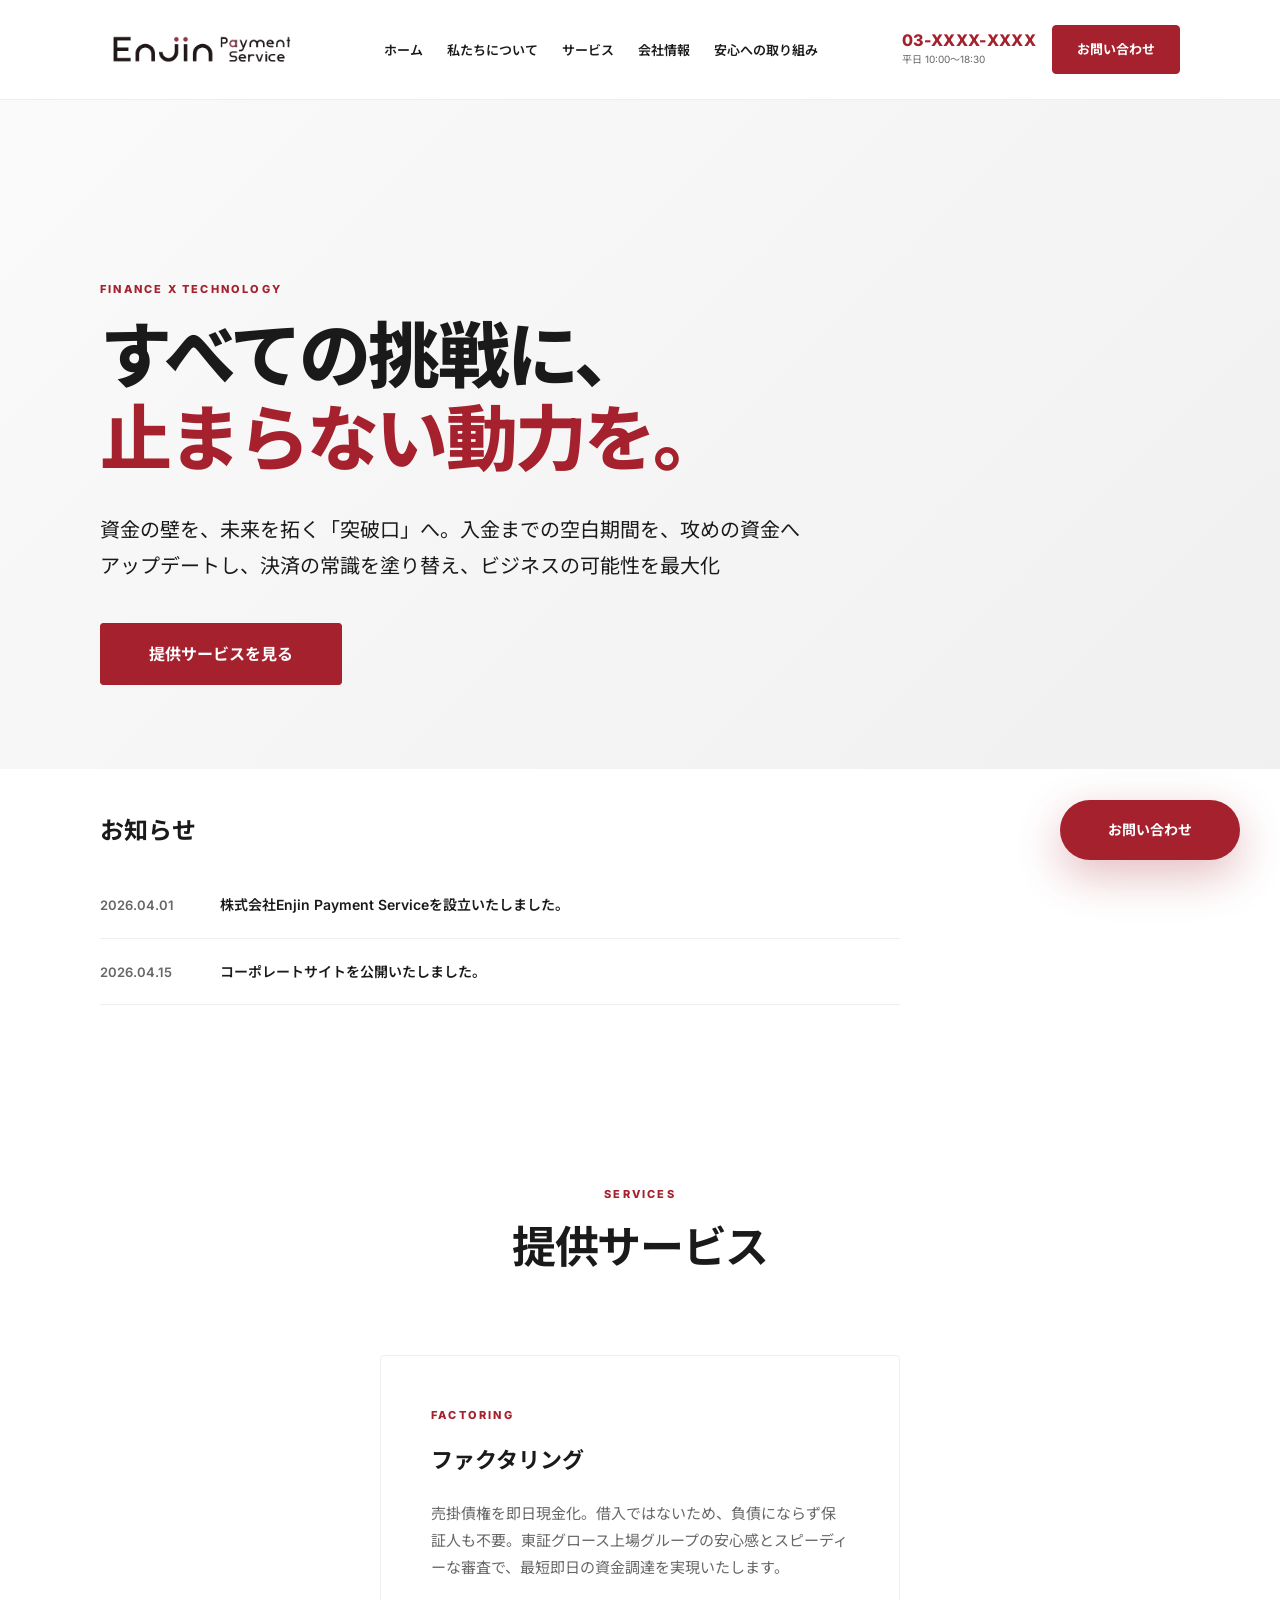
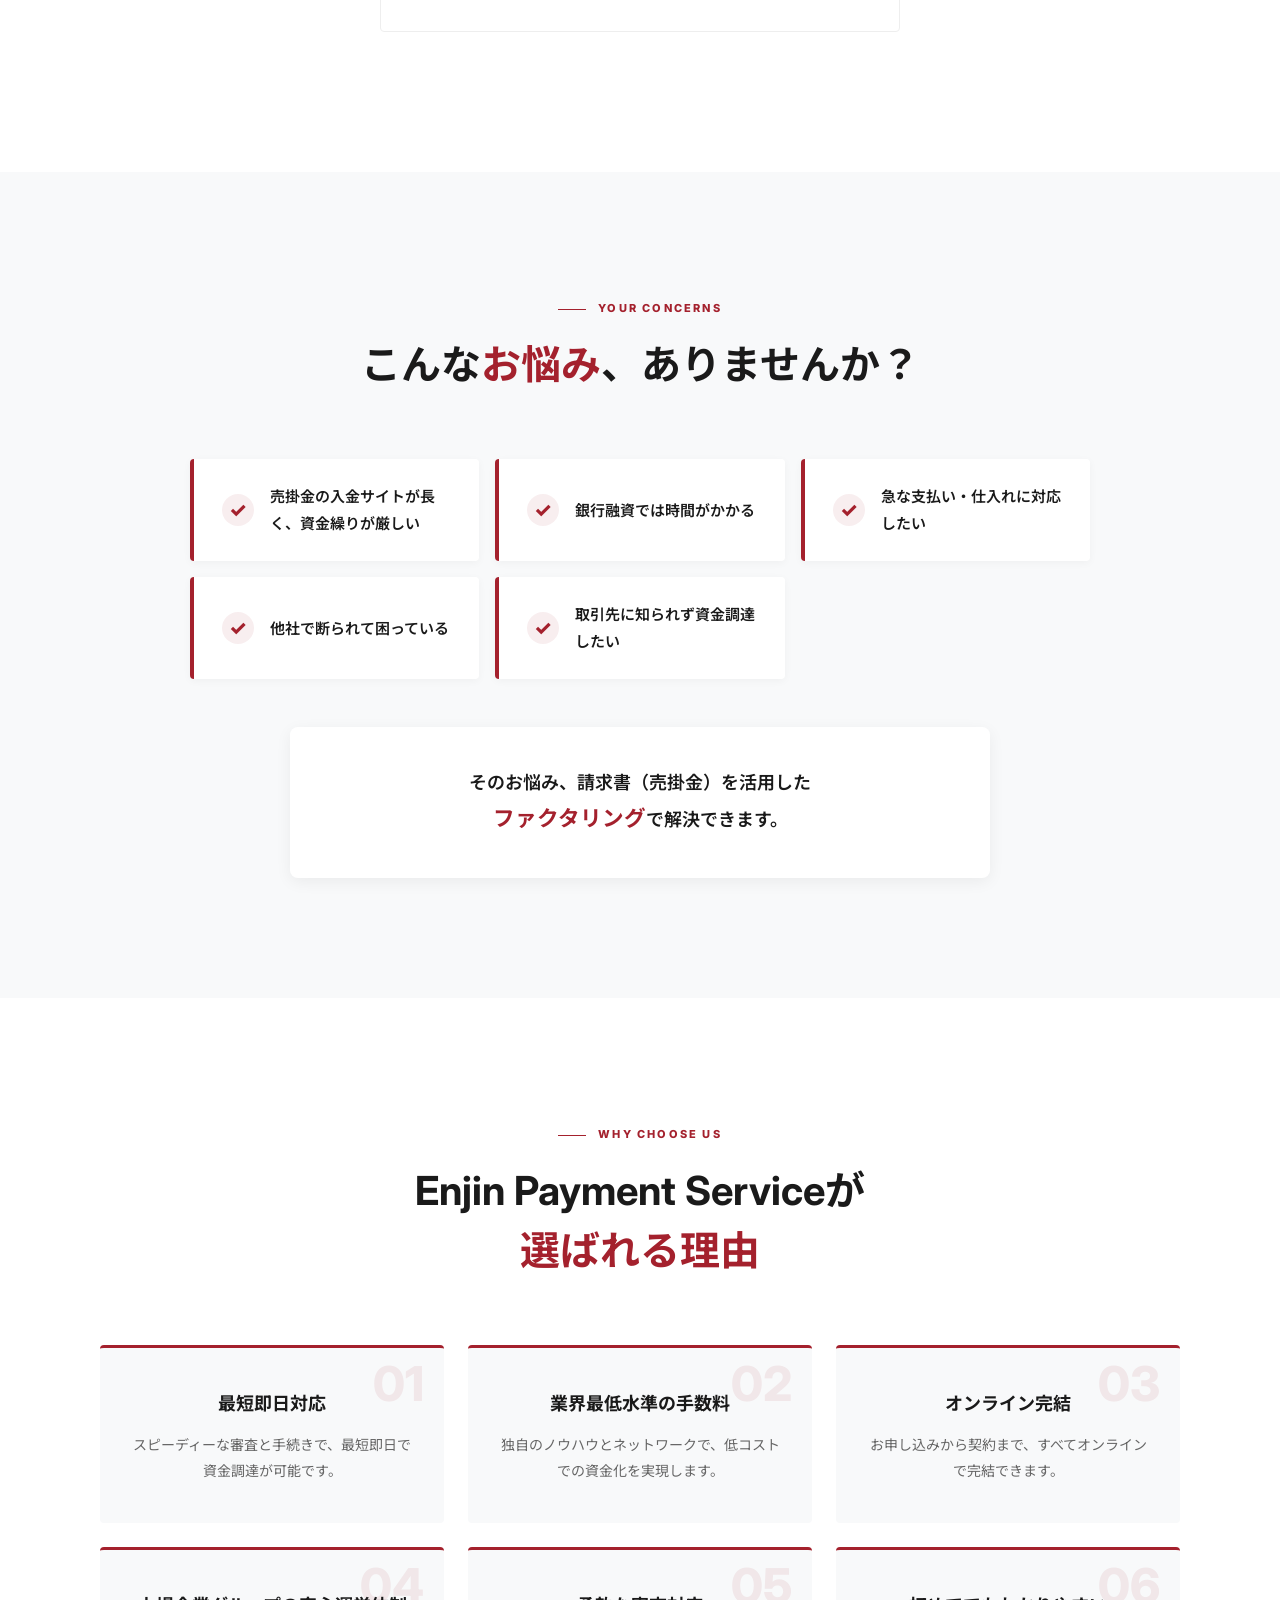
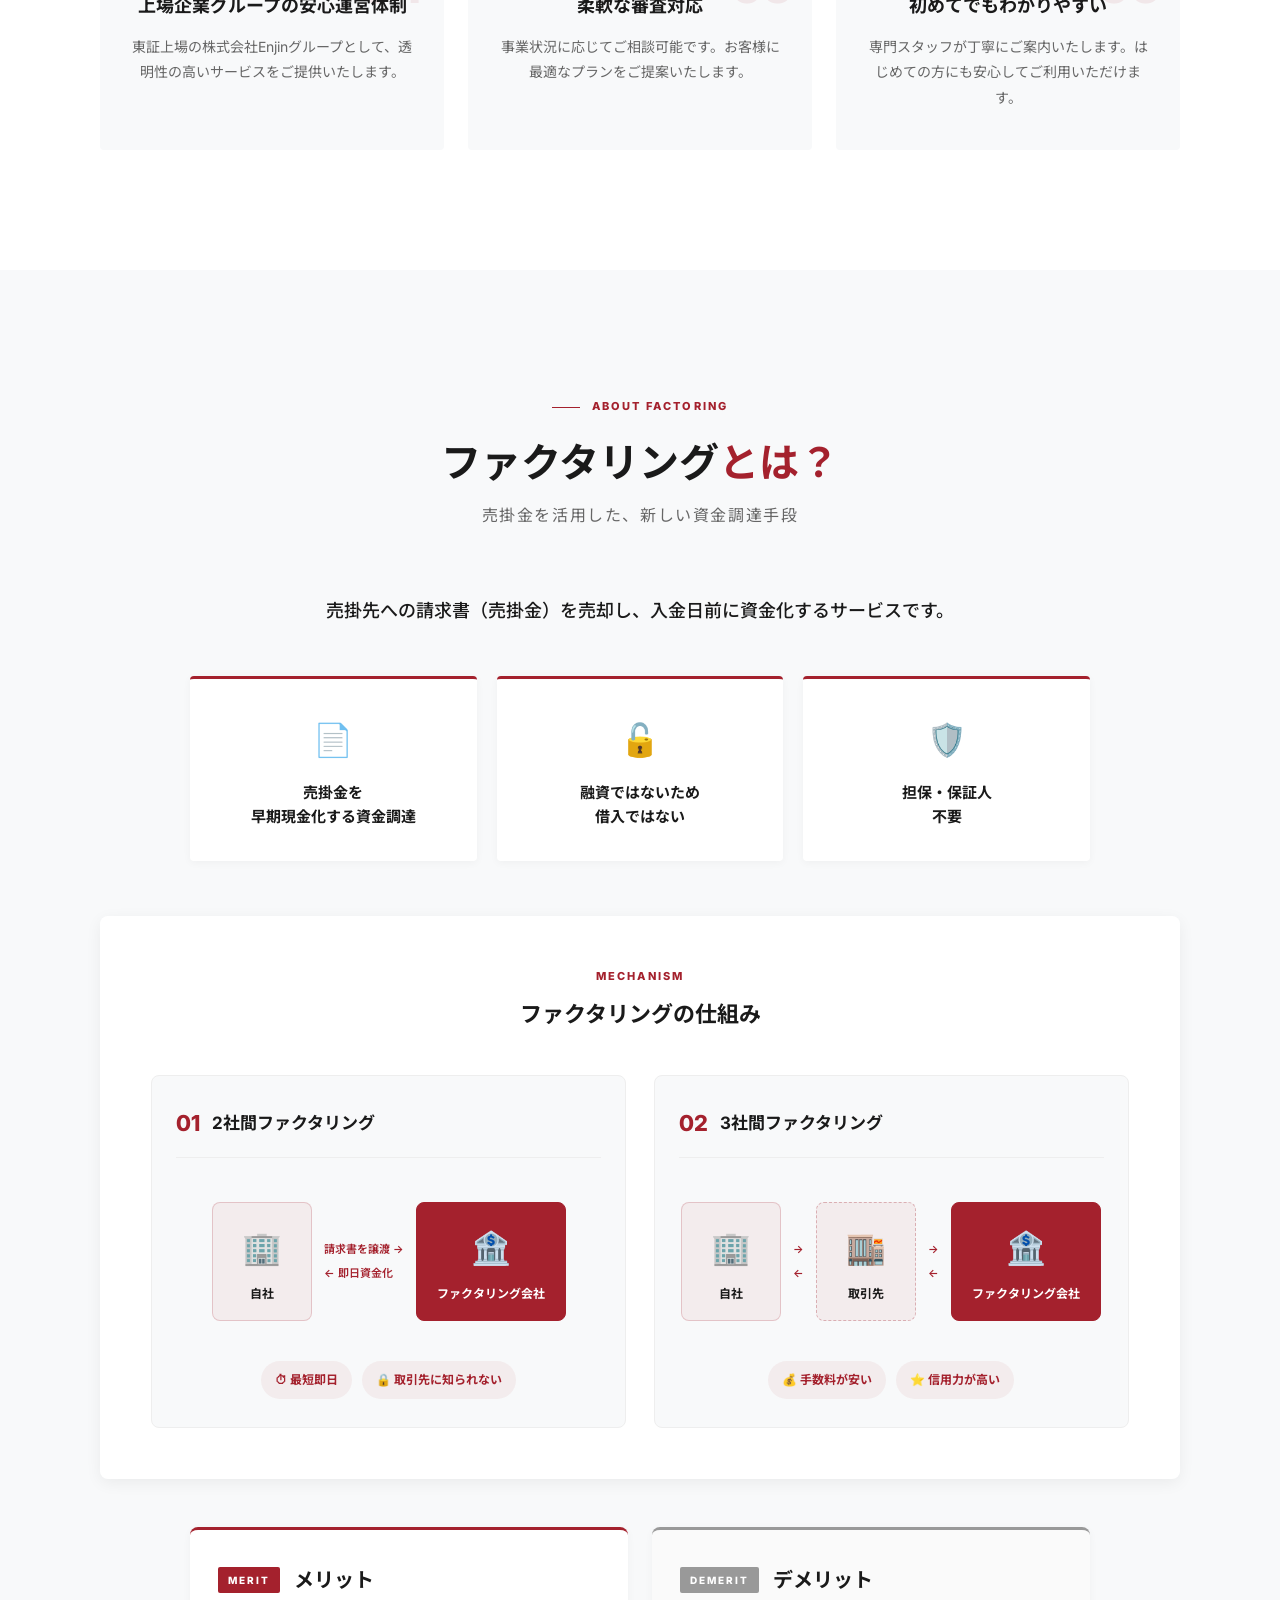
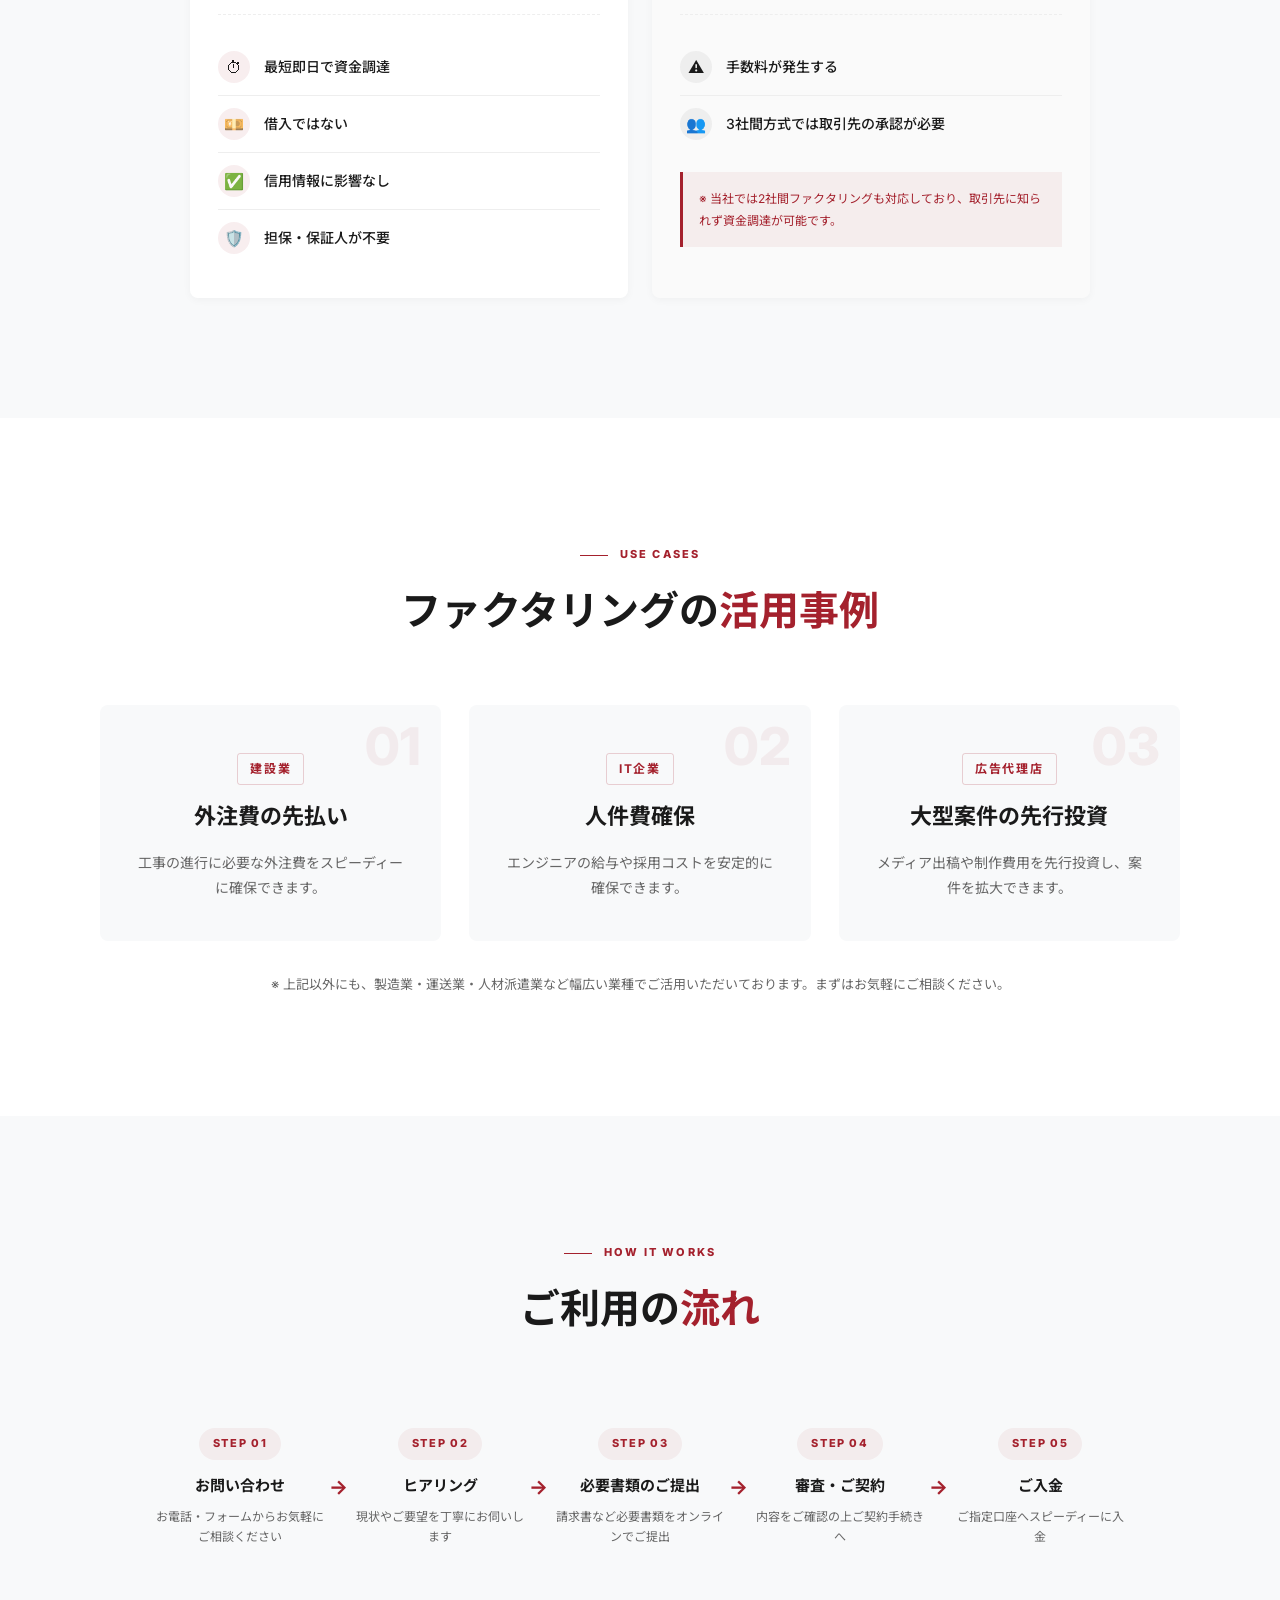
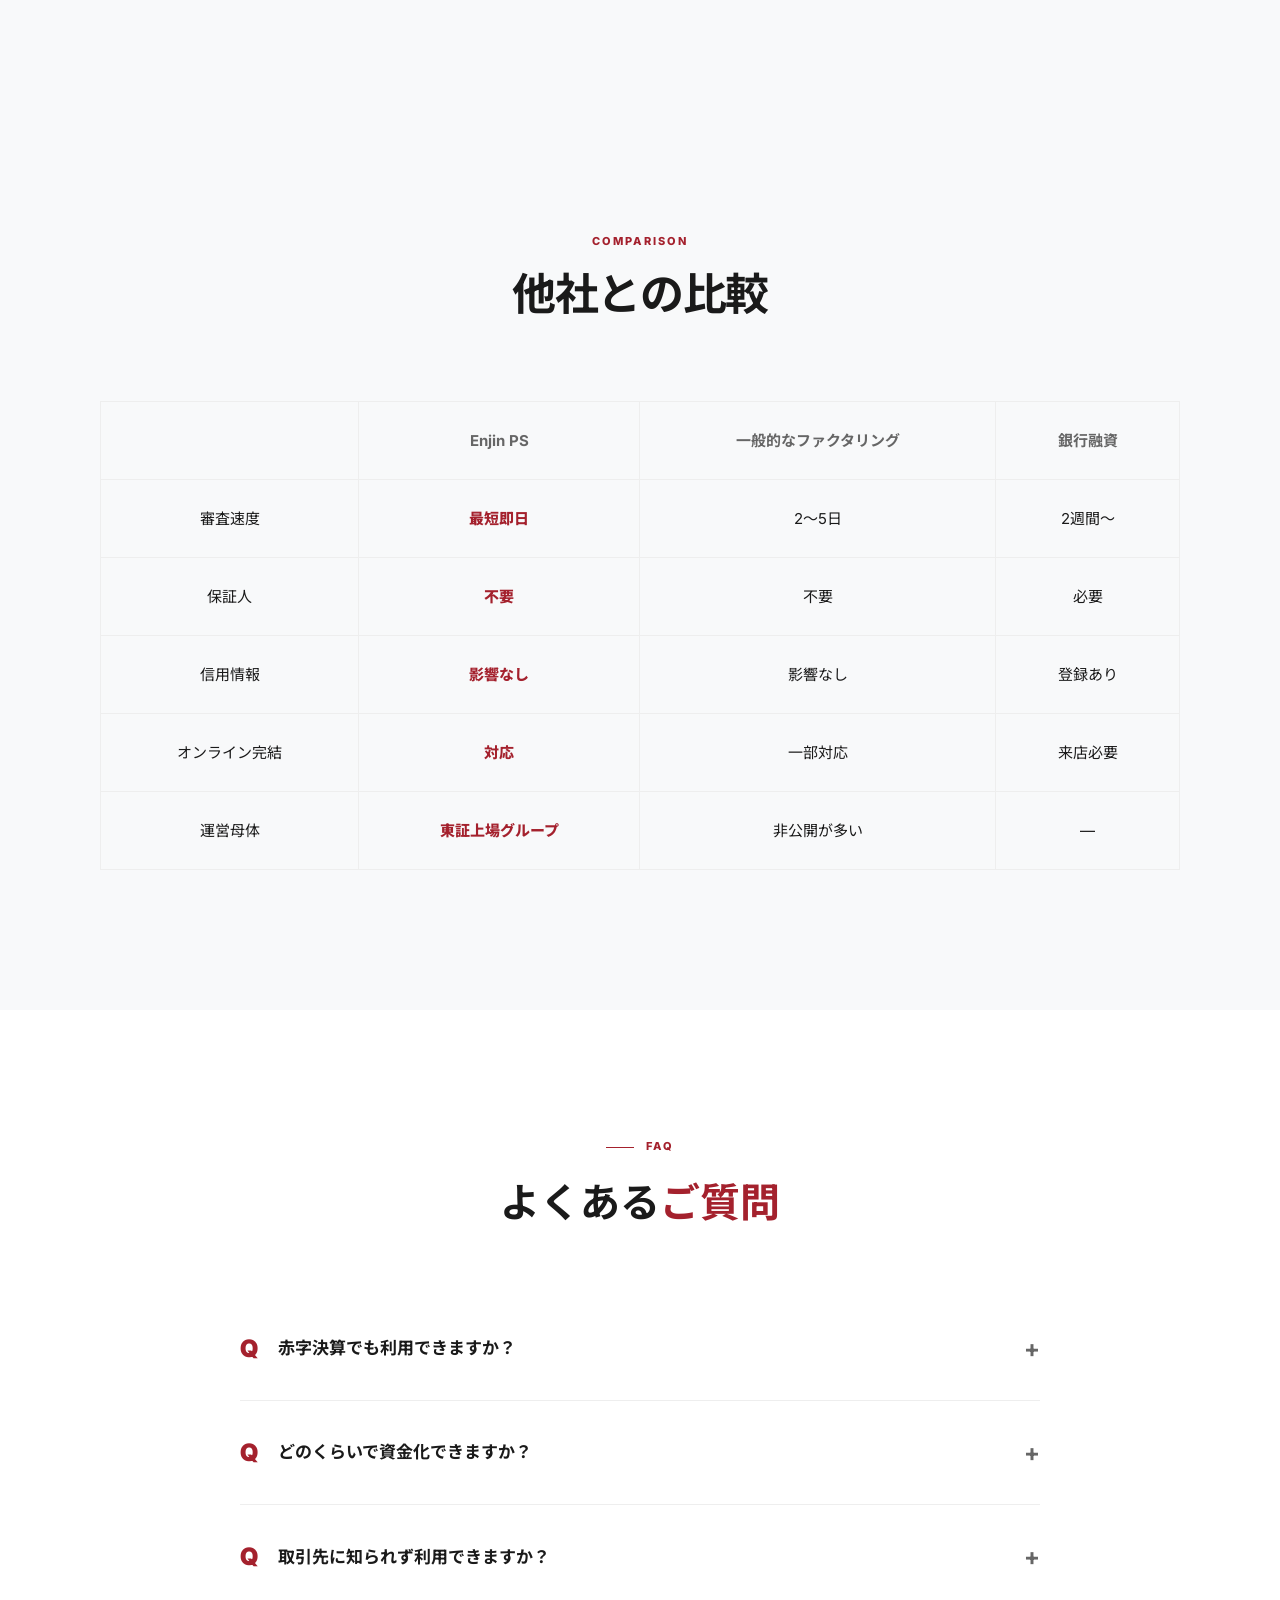
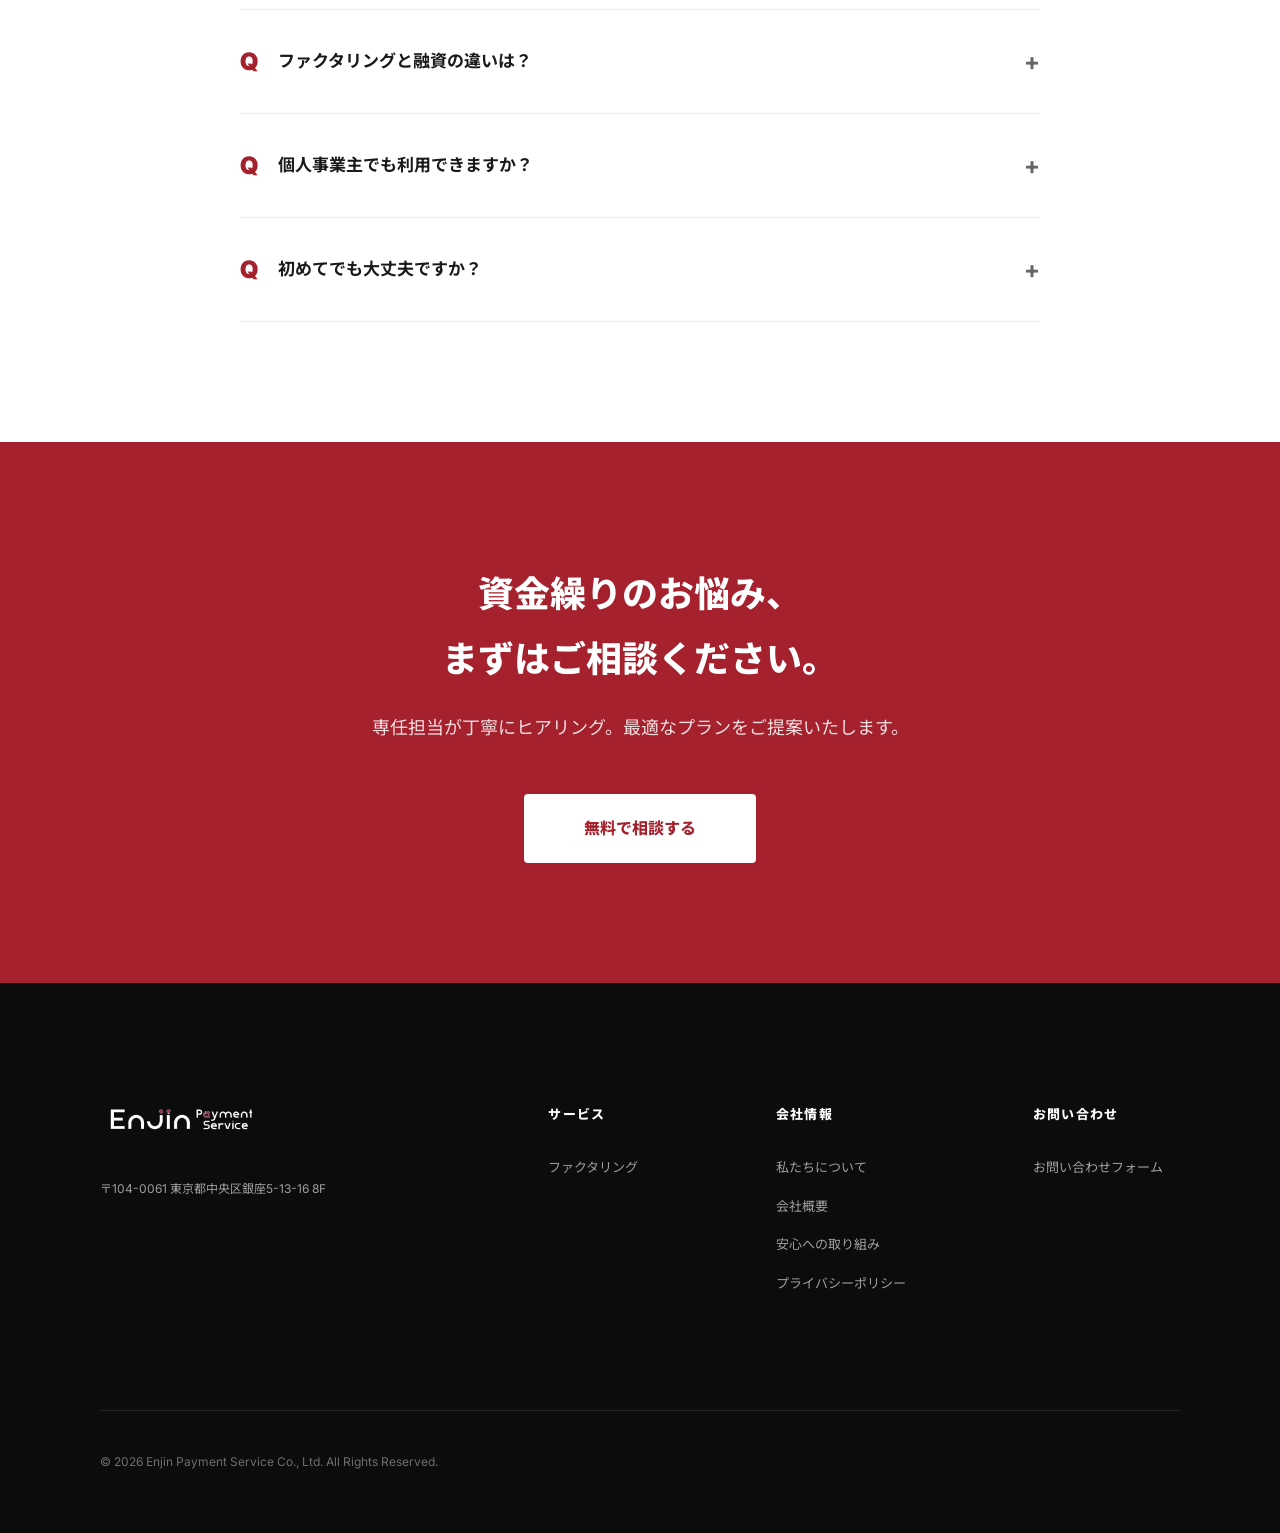
==== commit 249b6998: "fix: 全フォントをゴシック体に統一 + services.htmlファクタリング詳細化 + ヘッダーsticky修正 - Cormorant Garamond / Noto Serif JP を完" ====
--- a/index.html
+++ b/index.html
@@ -1,4 +1,4 @@
-<!DOCTYPE html><html lang="ja"><head><meta charset="UTF-8"><meta name="viewport" content="width=device-width,initial-scale=1.0"><title>株式会社Enjin Payment Service | ファクタリングによる即日資金調達</title><meta name="description" content="Enjin Payment Service｜請求書を、すぐに現金化。東証グロース上場グループが提供するファクタリングで、最短即日の資金調達を実現。オンライン完結・全国対応。"><link rel="stylesheet" href="style.css"><link rel="preconnect" href="https://fonts.googleapis.com"><link rel="preconnect" href="https://fonts.gstatic.com" crossorigin><link href="https://fonts.googleapis.com/css2?family=Inter:wght@400;600;700;800&family=Noto+Sans+JP:wght@400;500;700&family=Noto+Serif+JP:wght@400;500;700&family=Cormorant+Garamond:ital,wght@0,400;0,500;0,600;0,700;1,400&display=swap" rel="stylesheet"></head><body><div id="site-header"></div><div id="site-fab"></div><main>
+<!DOCTYPE html><html lang="ja"><head><meta charset="UTF-8"><meta name="viewport" content="width=device-width,initial-scale=1.0"><title>株式会社Enjin Payment Service | ファクタリングによる即日資金調達</title><meta name="description" content="Enjin Payment Service｜請求書を、すぐに現金化。東証グロース上場グループが提供するファクタリングで、最短即日の資金調達を実現。オンライン完結・全国対応。"><link rel="stylesheet" href="style.css"><link rel="preconnect" href="https://fonts.googleapis.com"><link rel="preconnect" href="https://fonts.gstatic.com" crossorigin><link href="https://fonts.googleapis.com/css2?family=Inter:wght@400;600;700;800&family=Noto+Sans+JP:wght@400;500;700&display=swap" rel="stylesheet"></head><body><div id="site-header"></div><div id="site-fab"></div><main>
 
 <!-- ===== HERO ===== -->
 <section class="hero-simple" style="padding:180px 0 100px;background:linear-gradient(135deg,#fafafa 0%,#f0f0f0 100%);">
--- a/style.css
+++ b/style.css
@@ -7,7 +7,8 @@
 .container { max-width: var(--container); margin: 0 auto; padding: 0 30px; }
 
 /* Header & Nav */
-header { height: 100px; display: flex; align-items: center; border-bottom: 1px solid var(--border); position: sticky; top: 0; background: rgba(255,255,255,0.98); z-index: 2600; }
+#site-header { position: sticky; top: 0; z-index: 2600; }
+header { height: 100px; display: flex; align-items: center; border-bottom: 1px solid var(--border); background: rgba(255,255,255,0.98); }
 header .container { display: flex; justify-content: space-between; align-items: center; width: 100%; }
 .logo { font-size: 20px; font-weight: 800; letter-spacing: -0.02em; display: flex; align-items: center; transition: opacity 0.3s; white-space: nowrap; }
 .logo:hover { opacity: 0.7; }
@@ -264,9 +265,9 @@
    =========================================== */
 .eps-section { padding: clamp(60px,10vw,120px) 0; position: relative; }
 .eps-section-head { text-align: center; margin-bottom: clamp(40px,6vw,64px); }
-.eps-label { font-family: 'Cormorant Garamond', serif; font-size: 13px; font-weight: 500; font-style: italic; letter-spacing: 0.3em; color: var(--primary); text-transform: uppercase; display: inline-block; margin-bottom: 16px; position: relative; padding-left: 40px; }
+.eps-label { font-family: var(--font-main); font-size: 11px; font-weight: 800; letter-spacing: 0.2em; color: var(--primary); text-transform: uppercase; display: inline-block; margin-bottom: 16px; position: relative; padding-left: 40px; }
 .eps-label::before { content: ""; position: absolute; left: 0; top: 50%; width: 28px; height: 1px; background: var(--primary); }
-.eps-title { font-family: 'Noto Serif JP', serif; font-weight: 700; font-size: clamp(24px,3.6vw,40px); color: var(--text); line-height: 1.5; margin-bottom: 8px; }
+.eps-title { font-family: var(--font-main); font-weight: 700; font-size: clamp(24px,3.6vw,40px); color: var(--text); line-height: 1.5; margin-bottom: 8px; }
 .eps-title .eps-accent { color: var(--primary); }
 .eps-subtitle { font-size: clamp(14px,1.4vw,16px); color: var(--text-muted); margin-top: 8px; letter-spacing: 0.1em; }
 .eps-highlight { color: var(--primary); font-weight: 700; font-size: 1.2em; }
@@ -286,7 +287,7 @@
 .reasons-grid { display: grid; grid-template-columns: repeat(3,1fr); gap: 24px; }
 .reason-card { background: var(--bg-alt); padding: 40px 28px; border-radius: 4px; text-align: center; position: relative; overflow: hidden; transition: transform 0.3s, box-shadow 0.3s; border-top: 3px solid var(--primary); }
 .reason-card:hover { transform: translateY(-4px); box-shadow: 0 12px 32px rgba(0,0,0,0.08); }
-.reason-num { font-family: 'Cormorant Garamond', serif; font-size: 48px; font-style: italic; font-weight: 600; color: var(--primary); opacity: 0.12; position: absolute; top: 12px; right: 20px; line-height: 1; }
+.reason-num { font-family: var(--font-main); font-size: 48px; font-weight: 800; color: var(--primary); opacity: 0.08; position: absolute; top: 12px; right: 20px; line-height: 1; }
 .reason-title { font-size: 18px; font-weight: 700; margin-bottom: 12px; position: relative; z-index: 1; }
 .reason-desc { font-size: 14px; color: var(--text-muted); line-height: 1.8; position: relative; z-index: 1; }
 
@@ -302,12 +303,12 @@
 /* Mechanism */
 .factoring-mech { background: #fff; border-radius: 8px; padding: clamp(32px,4vw,56px); box-shadow: 0 4px 16px rgba(0,0,0,0.06); margin-bottom: 48px; }
 .mech-title { text-align: center; margin-bottom: 40px; }
-.mech-title-en { display: block; font-family: 'Cormorant Garamond', serif; font-size: 13px; font-style: italic; font-weight: 500; letter-spacing: 0.3em; color: var(--primary); margin-bottom: 8px; }
-.mech-title-jp { display: block; font-family: 'Noto Serif JP', serif; font-weight: 700; font-size: 22px; color: var(--text); }
+.mech-title-en { display: block; font-family: var(--font-main); font-size: 11px; font-weight: 800; letter-spacing: 0.2em; color: var(--primary); text-transform: uppercase; margin-bottom: 8px; }
+.mech-title-jp { display: block; font-family: var(--font-main); font-weight: 700; font-size: 22px; color: var(--text); }
 .mech-grid { display: grid; grid-template-columns: 1fr 1fr; gap: 28px; }
 .mech-card { background: var(--bg-alt); border-radius: 8px; padding: 28px 24px; border: 1px solid var(--border); }
 .mech-card-head { display: flex; align-items: center; gap: 12px; margin-bottom: 20px; padding-bottom: 14px; border-bottom: 1px solid var(--border); }
-.mech-num { font-family: 'Cormorant Garamond', serif; font-size: 22px; font-style: italic; font-weight: 600; color: var(--primary); }
+.mech-num { font-family: var(--font-main); font-size: 22px; font-weight: 800; color: var(--primary); }
 .mech-card-head h4 { font-size: 17px; font-weight: 700; }
 .mech-diagram { display: flex; align-items: center; justify-content: center; gap: 12px; padding: 24px 0; flex-wrap: wrap; }
 .mech-party { text-align: center; padding: 16px 20px; border-radius: 8px; min-width: 100px; }
@@ -326,7 +327,7 @@
 .pc-pros { border-top: 3px solid var(--primary); }
 .pc-cons { border-top: 3px solid #999; background: #fafafa; }
 .pc-head { display: flex; align-items: center; gap: 14px; margin-bottom: 24px; padding-bottom: 16px; border-bottom: 1px dashed var(--border); }
-.pc-badge { font-family: 'Cormorant Garamond', serif; font-size: 10px; font-style: italic; font-weight: 600; letter-spacing: 0.2em; padding: 4px 10px; border-radius: 2px; }
+.pc-badge { font-family: var(--font-main); font-size: 10px; font-weight: 800; letter-spacing: 0.2em; padding: 4px 10px; border-radius: 2px; }
 .pc-badge-pros { background: var(--primary); color: #fff; }
 .pc-badge-cons { background: #999; color: #fff; }
 .pc-head h3 { font-size: 20px; font-weight: 700; }
@@ -344,7 +345,7 @@
 .usecase-card::before { content: ""; position: absolute; top: 0; left: 0; right: 0; height: 4px; background: linear-gradient(90deg, var(--primary) 0%, #d44 100%); transform: scaleX(0); transform-origin: left; transition: transform 0.4s; }
 .usecase-card:hover { transform: translateY(-6px); box-shadow: 0 12px 40px rgba(0,0,0,0.1); }
 .usecase-card:hover::before { transform: scaleX(1); }
-.usecase-num-bg { position: absolute; top: 16px; right: 20px; font-family: 'Cormorant Garamond', serif; font-size: 52px; font-style: italic; font-weight: 600; color: var(--primary); opacity: 0.08; line-height: 1; }
+.usecase-num-bg { position: absolute; top: 16px; right: 20px; font-family: var(--font-main); font-size: 52px; font-weight: 800; color: var(--primary); opacity: 0.06; line-height: 1; }
 .usecase-badge { display: inline-block; font-size: 12px; font-weight: 700; letter-spacing: 0.15em; color: var(--primary); margin-bottom: 12px; padding: 4px 12px; border: 1px solid rgba(164,33,45,0.2); border-radius: 3px; }
 .usecase-card h3 { font-size: 22px; font-weight: 700; margin-bottom: 14px; }
 .usecase-card p { font-size: 14px; color: var(--text-muted); line-height: 1.8; }
@@ -356,7 +357,7 @@
 .flow-step { flex: 1; text-align: center; padding: 24px 16px; position: relative; }
 .flow-step::after { content: "→"; position: absolute; right: -8px; top: 50%; transform: translateY(-50%); font-size: 20px; color: var(--primary); font-weight: 700; z-index: 1; }
 .flow-step:last-child::after { display: none; }
-.flow-step-num { font-family: 'Cormorant Garamond', serif; font-size: 12px; font-weight: 600; letter-spacing: 0.15em; color: var(--primary); margin-bottom: 12px; padding: 6px 14px; background: rgba(164,33,45,0.06); border-radius: 20px; display: inline-block; }
+.flow-step-num { font-family: var(--font-main); font-size: 11px; font-weight: 800; letter-spacing: 0.15em; color: var(--primary); margin-bottom: 12px; padding: 6px 14px; background: rgba(164,33,45,0.06); border-radius: 20px; display: inline-block; }
 .flow-step h4 { font-size: 15px; font-weight: 700; margin-bottom: 8px; }
 .flow-step p { font-size: 12px; color: var(--text-muted); line-height: 1.7; }
 
